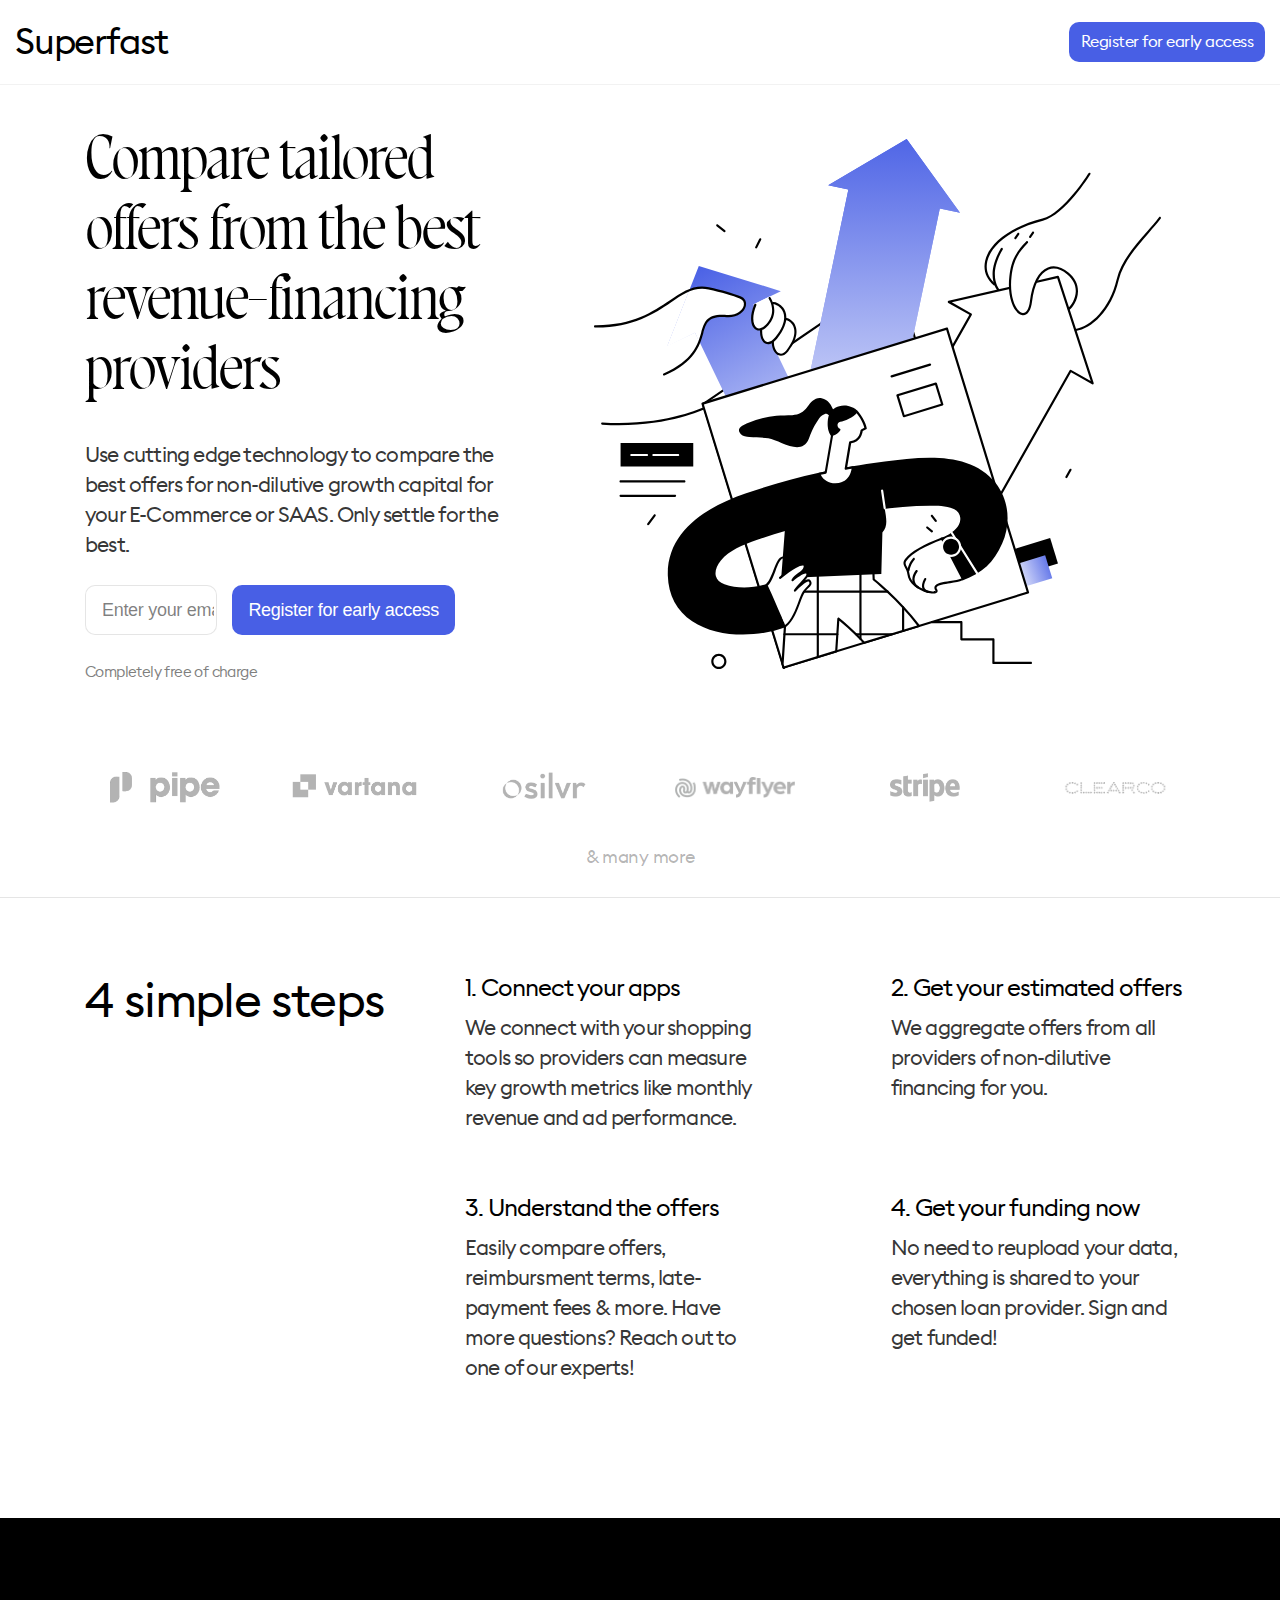
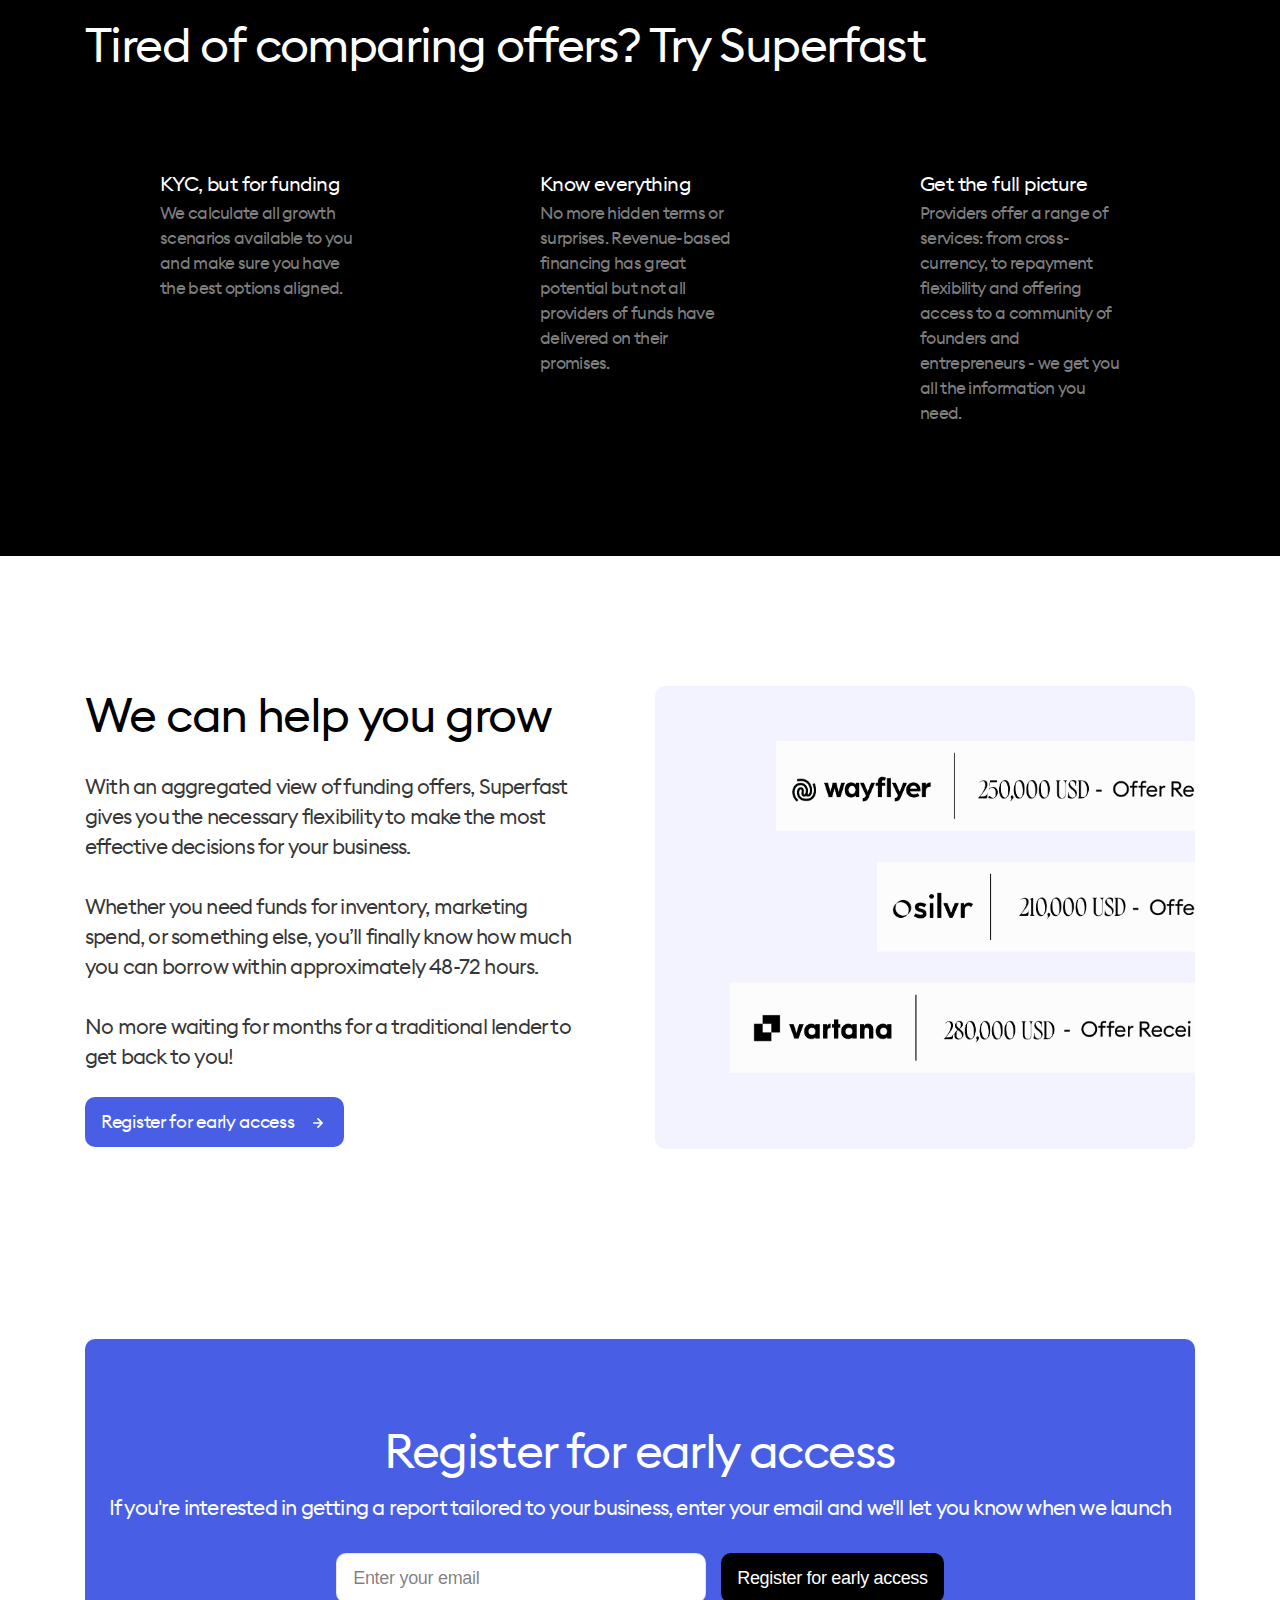
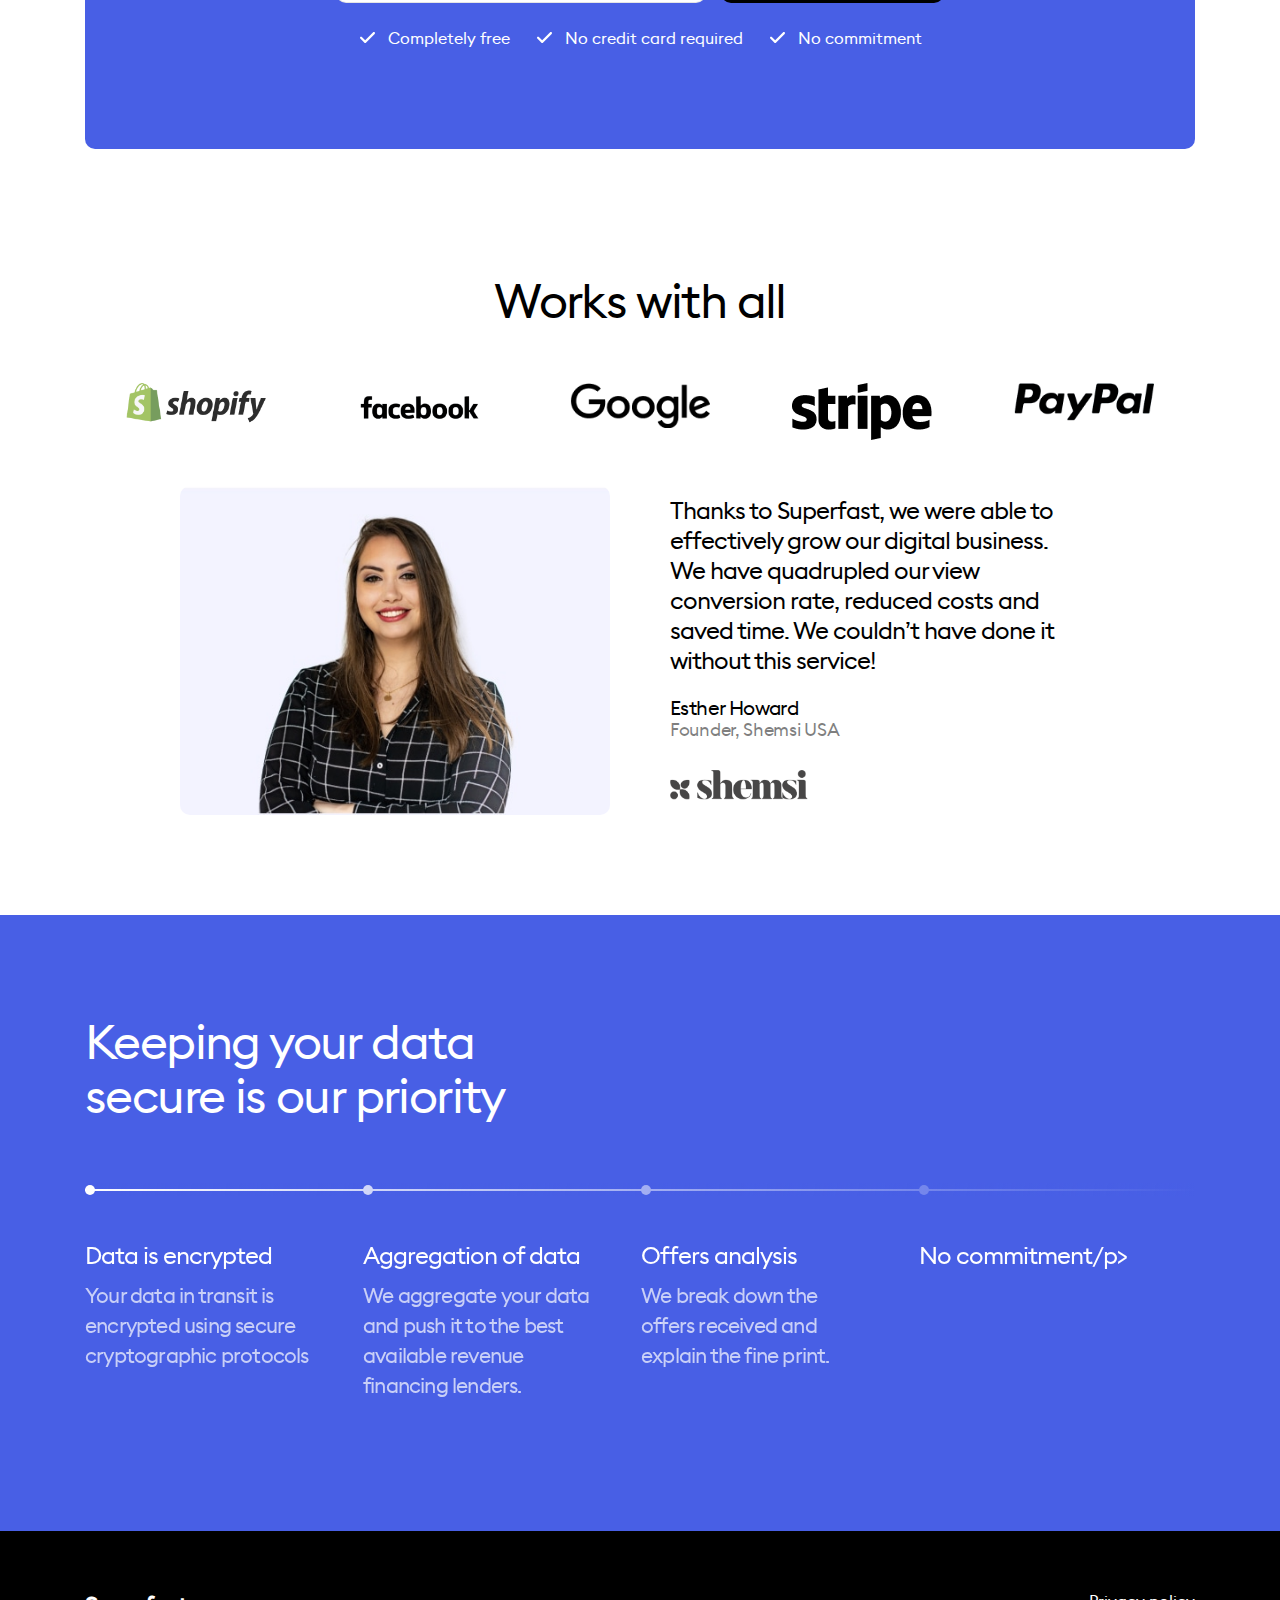
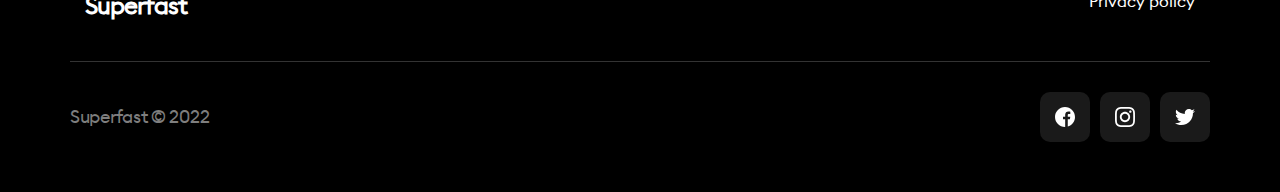
==== index.html @ db743faf "fonts" ====
<!DOCTYPE html>
<html lang="en">
	<head>
		<meta charset="utf-8" >
		<meta http-equiv="Content-Language" content="en">
		<title>Superfast</title>
		<meta name="viewport" content="width=device-width, initial-scale=1">
		<link href="css/all.css" rel="stylesheet" />
		<link href="css/index.css" rel="stylesheet" />
		<link rel="icon" href="i/favicon.png" type="image/x-icon">
		<link rel="preconnect" href="https://fonts.gstatic.com">
		<script src="js/jquery.min.js"></script>
		<script src="js/slick.min.js"></script> 
	</head>
	<body>
		<svg id="customSvgLibrary" xmlns="http://www.w3.org/2000/svg" style="display:none">
			<symbol id="airbnb" viewBox="0 0 131 42"><path d="M69.04 10.5526C69.04 12.0663 67.8531 13.2851 66.3801 13.2851C64.9071 13.2851 63.721 12.0663 63.721 10.5526C63.721 9.039 64.8666 7.82018 66.3801 7.82018C67.8948 7.86218 69.04 9.08142 69.04 10.5526ZM58.0751 16.0604V16.7332C58.0751 16.7332 56.8073 15.0508 54.1069 15.0508C49.6479 15.0508 46.1697 18.5405 46.1697 23.375C46.1697 28.1679 49.607 31.6992 54.1069 31.6992C56.8481 31.6992 58.0751 29.9756 58.0751 29.9756V30.69C58.0751 31.0264 58.3211 31.278 58.6481 31.278H61.9615V15.4699H58.6481C58.3211 15.4712 58.0751 15.766 58.0751 16.0604ZM58.0751 26.1919C57.462 27.1171 56.2342 27.916 54.7617 27.916C52.1434 27.916 50.1383 26.2343 50.1383 23.375C50.1383 20.5161 52.1434 18.8345 54.7617 18.8345C56.1938 18.8345 57.5029 19.6753 58.0751 20.5581V26.1919ZM64.4167 15.4712H68.344V31.2792H64.4167V15.4712ZM123.085 15.0503C120.385 15.0503 119.116 16.7328 119.116 16.7328V7.86218H115.189V31.2792H118.503C118.831 31.2792 119.075 30.9848 119.075 30.6904V29.976C119.075 29.976 120.344 31.6997 123.044 31.6997C127.503 31.6997 130.981 28.1692 130.981 23.3763C130.981 18.5833 127.503 15.0503 123.085 15.0503ZM122.43 27.8735C120.916 27.8735 119.73 27.0755 119.116 26.1499V20.5161C119.73 19.6753 121.039 18.7925 122.43 18.7925C125.049 18.7925 127.053 20.4741 127.053 23.333C127.053 26.1919 125.049 27.8735 122.43 27.8735ZM113.144 21.9042V31.3212H109.216V22.3662C109.216 19.7601 108.397 18.7085 106.189 18.7085C105.003 18.7085 103.776 19.3393 102.997 20.2645V31.2797H99.0705V15.4716H102.179C102.506 15.4716 102.752 15.766 102.752 16.0604V16.7332C103.897 15.5136 105.411 15.0508 106.924 15.0508C108.643 15.0508 110.075 15.556 111.221 16.5648C112.611 17.7421 113.144 19.2553 113.144 21.9042ZM89.5365 15.0503C86.837 15.0503 85.5683 16.7328 85.5683 16.7328V7.86218H81.641V31.2792H84.9544C85.2818 31.2792 85.5274 30.9848 85.5274 30.6904V29.976C85.5274 29.976 86.7961 31.6997 89.4956 31.6997C93.9555 31.6997 97.4328 28.1692 97.4328 23.3763C97.4737 18.5829 93.9964 15.0503 89.5365 15.0503ZM88.8818 27.8735C87.3683 27.8735 86.1822 27.0755 85.5683 26.1499V20.5161C86.1822 19.6753 87.4913 18.7925 88.8818 18.7925C91.5008 18.7925 93.5051 20.4741 93.5051 23.333C93.5051 26.1919 91.5008 27.8735 88.8818 27.8735ZM78.245 15.0503C79.4311 15.0503 80.045 15.2612 80.045 15.2612V19.0025C80.045 19.0025 76.772 17.8672 74.7268 20.2641V31.3208H70.7987V15.4712H74.1129C74.4403 15.4712 74.6851 15.7656 74.6851 16.06V16.7328C75.4224 15.8496 77.0181 15.0503 78.245 15.0503ZM37.456 29.8496C37.2516 29.3452 37.0469 28.7988 36.8425 28.3359C36.5147 27.5795 36.1873 26.8643 35.9016 26.1919L35.8608 26.1499C33.0374 19.8433 30.0105 13.4535 26.8188 7.14778L26.6962 6.89494C26.3605 6.24079 26.0334 5.58205 25.7149 4.91888C25.3054 4.16163 24.8967 3.36365 24.2419 2.6064C22.9328 0.924754 21.0507 -0.000488281 19.0464 -0.000488281C17.0003 -0.000488281 15.1595 0.924758 13.8099 2.52199C13.1961 3.27839 12.7457 4.07722 12.337 4.83447C12.0176 5.49721 11.6905 6.15594 11.3556 6.81052L11.2326 7.06335C8.08226 13.3691 5.01406 19.7593 2.19108 26.0655L2.14981 26.149C1.86371 26.8227 1.53592 27.5371 1.20854 28.2931C1.00419 28.7559 0.799832 29.2603 0.595476 29.8067C0.0633327 31.362 -0.100569 32.8336 0.104605 34.3477C0.554597 37.501 2.59979 40.1486 5.42317 41.3267C6.48705 41.7895 7.5918 41.9995 8.73701 41.9995C9.06439 41.9995 9.47311 41.9575 9.8009 41.9151C11.1513 41.7471 12.5421 41.2851 13.8925 40.4863C15.5699 39.519 17.1655 38.1322 18.9654 36.1142C20.7654 38.1322 22.4019 39.519 24.0384 40.4863C25.3892 41.2851 26.7796 41.7471 28.1296 41.9151C28.4569 41.958 28.8665 41.9995 29.1939 41.9995C30.3395 41.9995 31.4847 41.7895 32.5073 41.3267C35.3715 40.1486 37.3759 37.459 37.8263 34.3477C38.1512 32.8765 37.9877 31.4057 37.456 29.8496ZM19.0051 32.0356C16.7956 29.1768 15.3635 26.4863 14.873 24.2167C14.6686 23.2494 14.6274 22.4086 14.7504 21.6518C14.8317 20.9789 15.0778 20.3901 15.4051 19.8857C16.1825 18.7513 17.4916 18.0361 19.0055 18.0361C20.5198 18.0361 21.8698 18.7089 22.6062 19.8857C22.9336 20.3901 23.1789 20.9794 23.2614 21.6518C23.3836 22.409 23.3427 23.2914 23.1384 24.2167C22.6459 26.4443 21.2138 29.1352 19.0051 32.0356ZM35.3282 34.0117C35.0421 36.1978 33.61 38.0902 31.6057 38.9311C30.6239 39.351 29.5597 39.4775 28.4966 39.351C27.474 39.2246 26.4506 38.8882 25.3875 38.2582C23.9145 37.4166 22.4419 36.1142 20.7233 34.1797C23.4233 30.7748 25.0597 27.6631 25.6736 24.8891C25.9601 23.5854 26.0014 22.4086 25.878 21.3149C25.7149 20.2641 25.3462 19.2969 24.7736 18.4561C23.5046 16.5636 21.3768 15.4712 19.0047 15.4712C16.6325 15.4712 14.5048 16.6064 13.2365 18.4561C12.6639 19.2969 12.2953 20.2641 12.1318 21.3149C11.9683 22.4086 12.0087 23.6274 12.3361 24.8891C12.9496 27.6631 14.627 30.8164 17.286 34.2217C15.6087 36.1558 14.0948 37.4594 12.6218 38.3002C11.5579 38.9311 10.5358 39.2675 9.51316 39.3931C8.40882 39.5195 7.34453 39.3511 6.40368 38.9731C4.39936 38.1322 2.96723 36.2398 2.68113 34.0537C2.55852 33.0029 2.63985 31.9521 3.04938 30.7748C3.17159 30.354 3.37676 29.934 3.58111 29.4296C3.86762 28.7568 4.19418 28.0415 4.52197 27.3271L4.56325 27.2435C7.38582 20.9789 10.4131 14.5888 13.5635 8.36701L13.6861 8.11418C14.0139 7.48419 14.3413 6.81136 14.6682 6.18053C14.9956 5.50771 15.3635 4.87688 15.8139 4.33005C16.673 3.32207 17.8182 2.77482 19.0868 2.77482C20.3555 2.77482 21.5007 3.32207 22.3598 4.33005C22.8102 4.87814 23.178 5.50897 23.5054 6.18053C23.8332 6.81136 24.1606 7.48419 24.4871 8.11418L24.6102 8.36701C27.7125 14.6146 30.6996 20.9219 33.5699 27.2855V27.3275C33.8977 28.0012 34.1838 28.7572 34.5112 29.4309C34.7156 29.9344 34.9203 30.3544 35.0429 30.7753C35.3695 31.8672 35.4921 32.9189 35.3282 34.0117Z"/></symbol>	
			<symbol id="google" viewBox="0 0 111 36"><path d="M14.2128 27.9281C18.3808 27.9281 21.5217 26.5686 23.9803 24.0142C26.5113 21.4882 27.2971 17.9517 27.2971 15.0908C27.2971 14.2025 27.2288 13.3879 27.0921 12.7039H14.2128V16.5184H23.3682C23.0949 18.6641 22.3746 20.2308 21.2859 21.3207C19.9512 22.6462 17.8695 24.1135 14.2128 24.1135C8.5766 24.1135 4.16858 19.5837 4.16858 13.964C4.16858 8.34437 8.5766 3.81173 14.2128 3.81173C17.2511 3.81173 19.4755 5.00662 21.1125 6.53926L23.8124 3.84863C21.5217 1.67171 18.4833 0 14.2128 0C6.49032 0 0 6.26395 0 13.964C0 21.6613 6.49032 27.9281 14.2128 27.9281ZM37.72 27.9281C42.7051 27.9281 46.7706 24.1135 46.7706 18.9338C46.7706 13.7256 42.7051 9.94513 37.72 9.94513C32.7263 9.94513 28.6608 13.7256 28.6608 18.9338C28.6608 24.1135 32.7263 27.9281 37.72 27.9281ZM37.72 24.386C34.984 24.386 32.6238 22.1381 32.6238 18.9338C32.6238 15.701 34.984 13.4901 37.72 13.4901C40.4502 13.4901 42.8076 15.701 42.8076 18.9338C42.8076 22.1381 40.4502 24.386 37.72 24.386ZM57.464 27.9281C62.4519 27.9281 66.5174 24.1135 66.5174 18.9338C66.5174 13.7256 62.4519 9.94513 57.464 9.94513C52.4732 9.94513 48.4076 13.7256 48.4076 18.9338C48.4076 24.1135 52.4732 27.9281 57.464 27.9281ZM57.464 24.386C54.7308 24.386 52.3707 22.1381 52.3707 18.9338C52.3707 15.701 54.7308 13.4901 57.464 13.4901C60.1971 13.4901 62.5544 15.701 62.5544 18.9338C62.5544 22.1381 60.1971 24.386 57.464 24.386ZM76.8691 36C81.5126 36 85.4472 33.2781 85.4472 26.6339V10.4901H81.6863V11.9546H81.5496C80.6585 10.8988 78.9503 9.94513 76.8037 9.94513C72.2912 9.94513 68.1601 13.8959 68.1601 18.9707C68.1601 24.0142 72.2912 27.9281 76.8037 27.9281C78.9503 27.9281 80.6585 26.9745 81.5496 25.8846H81.6863V27.1788C81.6863 30.6216 79.8414 32.4579 76.8691 32.4579C74.4463 32.4579 72.9403 30.7237 72.3225 29.2535L68.8747 30.6868C69.8684 33.0738 72.4961 36 76.8691 36ZM77.1396 24.386C74.4093 24.386 72.1175 22.1069 72.1175 18.9707C72.1175 15.8032 74.4093 13.4901 77.1396 13.4901C79.8414 13.4901 81.9596 15.8032 81.9596 18.9707C81.9596 22.1069 79.8414 24.386 77.1396 24.386ZM92.1405 0.953643H88.1774V27.3832H92.1405V0.953643ZM103.005 27.9281C107.136 27.9281 109.53 25.4106 110.521 23.9432L107.443 21.9026C106.421 23.3955 105.02 24.386 103.005 24.386C100.989 24.386 99.5512 23.4664 98.6316 21.6613L110.692 16.6859L110.282 15.667C109.53 13.6575 107.238 9.94513 102.561 9.94513C97.9142 9.94513 94.0537 13.5922 94.0537 18.9338C94.0537 23.9773 97.88 27.9281 103.005 27.9281ZM97.9825 18.6641C97.88 15.193 100.681 13.4191 102.697 13.4191C104.269 13.4191 105.601 14.2025 106.048 15.3264L97.9825 18.6641Z"/></symbol>	
			<symbol id="invision" viewBox="0 0 112 38"><path d="M34.0226 0.470215H3.59442C1.73664 0.470215 0.230713 1.98747 0.230713 3.85923V34.5022C0.230713 36.3881 1.73664 37.9053 3.59442 37.9053H34.0085C35.8663 37.9053 37.3722 36.3881 37.3722 34.5163V3.85923C37.3863 1.98747 35.8803 0.470215 34.0226 0.470215V0.470215Z"/><path d="M52.4033 29.525H55.964V13.8986H52.4033V29.525ZM65.3936 20.2938C63.5781 19.6983 61.8892 19.2303 61.8892 18.0959V18.0392C61.8892 17.1175 62.6773 16.4652 64.0707 16.4652C64.7462 16.4652 65.4922 16.6212 66.2803 16.8906C66.2803 16.8906 66.2944 16.8906 66.3085 16.9048C66.3788 16.9332 66.4492 16.9615 66.5055 16.9757C67.0685 17.16 68.5885 17.4011 69.8692 15.3875C68.2085 14.3099 66.0973 13.6292 64.1551 13.6292C61.0729 13.6292 58.624 15.4301 58.624 18.3937V18.4504C58.624 21.4424 61.1855 22.3925 63.4796 23.0447C65.2951 23.6119 66.9418 24.0232 66.9418 25.2285V25.2852C66.9418 26.3203 66.0551 26.9726 64.5351 26.9726C63.5218 26.9726 62.4099 26.7032 61.2981 26.1785C60.9744 26.0367 59.3136 25.4695 57.9062 27.5114C59.8344 29.0287 62.2692 29.8228 64.4507 29.8228C67.6877 29.8228 70.207 28.1921 70.207 24.9023V24.8598C70.207 22.038 67.6596 21.0028 65.3936 20.2938ZM42.7062 25.3844L38.5262 13.8986H34.7122L41.0877 29.6526H44.2966L50.644 13.8986H46.9144L42.7062 25.3844ZM86.7299 13.5725C81.9729 13.5725 78.4403 17.2735 78.4403 21.7685C78.4403 26.2352 81.9307 29.8795 86.6736 29.8795C91.4588 29.8795 94.9914 26.1785 94.9914 21.7118C94.9914 17.2168 91.487 13.5725 86.7299 13.5725ZM86.7299 26.7741C83.9714 26.7741 82.001 24.4911 82.001 21.7118C82.001 18.9609 83.8166 16.7063 86.6736 16.7063C89.4603 16.7063 91.4307 18.9893 91.4307 21.7685C91.4307 24.5336 89.601 26.7741 86.7299 26.7741ZM105.533 13.5725C103.126 13.5725 101.677 14.8487 100.677 16.3234V13.8986H97.1166V29.5392H100.677V20.7192C100.677 18.2944 102.113 16.8339 104.182 16.8339C106.293 16.8339 107.503 18.2235 107.503 20.6483V29.525H111.064V19.5706C111.064 15.9406 109.037 13.5725 105.533 13.5725ZM72.5573 29.525H76.1181V13.8986H72.5573V29.525Z"/><path d="M12.6442 11.2231C13.8827 11.2231 14.9101 10.2447 14.9101 8.96847C14.9101 7.69228 13.8686 6.71387 12.6442 6.71387C11.4057 6.71387 10.3783 7.69228 10.3783 8.96847C10.3783 10.2447 11.4197 11.2231 12.6442 11.2231ZM7.94345 23.2903C7.81678 23.8575 7.74641 24.4814 7.74641 24.9777C7.74641 26.9629 8.81604 28.2816 11.082 28.2816C12.9679 28.2816 14.4879 27.1614 15.5857 25.3322L14.9101 28.0406H18.6538L20.7931 19.4049C21.3279 17.2212 22.3553 16.0868 23.9316 16.0868C25.1701 16.0868 25.9301 16.8667 25.9301 18.1429C25.9301 18.5116 25.902 18.9228 25.7612 19.3482L24.6635 23.3186C24.4946 23.8858 24.4242 24.4672 24.4242 25.006C24.4242 26.892 25.522 28.2674 27.8301 28.2674C29.8005 28.2674 31.3627 26.9912 32.2353 23.9284L30.7716 23.3612C30.0397 25.4173 29.4064 25.7859 28.8997 25.7859C28.3931 25.7859 28.1257 25.4456 28.1257 24.7792C28.1257 24.4814 28.196 24.1411 28.2946 23.7298L29.3642 19.8587C29.6316 18.9512 29.7301 18.1429 29.7301 17.4056C29.7301 14.5128 27.999 13.0098 25.8879 13.0098C23.9175 13.0098 21.919 14.7964 20.9197 16.6824L21.6516 13.3076H15.9375L15.1353 16.2853H17.8094L16.1627 22.9216C14.8679 25.8143 12.5035 25.8568 12.2079 25.8001C11.7153 25.6867 11.4057 25.5023 11.4057 24.8642C11.4057 24.4956 11.476 23.9709 11.6449 23.3186L14.1501 13.3076H7.80271L7.00049 16.2853H9.63234L7.94345 23.2903Z" fill="white"/></symbol>	
			<symbol id="rakuten" viewBox="0 0 110 33"><path d="M88.0759 27.2219H21.8411L27.143 32.5239L88.0759 27.2219Z"/><path d="M28.0134 5.93525V6.72659C26.7473 5.93525 25.7185 5.46045 24.1359 5.46045C19.467 5.46045 15.9851 9.65453 15.9851 14.8773C15.9851 20.1002 19.5461 24.2942 24.1359 24.2942C25.6394 24.2942 26.7473 23.8194 28.0134 23.0281V23.8194H32.0492V5.93525H28.0134ZM24.1359 20.021C21.841 20.021 20.1792 17.8053 20.1792 14.9565C20.1792 12.1077 21.841 9.89193 24.1359 9.89193C26.4307 9.89193 28.0134 12.1077 28.0134 14.9565C28.0925 17.7262 26.4307 20.021 24.1359 20.021Z"/><path d="M60.6164 5.93506V16.4598C60.6164 18.4382 59.2711 20.1 57.2928 20.1C55.3145 20.1 53.9692 18.4382 53.9692 16.4598V5.93506H49.8542V16.4598C49.8542 20.8122 52.7822 24.294 57.1345 24.294C59.1129 24.294 60.6164 23.1862 60.6164 23.1862V23.8192H64.6522V5.93506H60.6164Z"/><path d="M98.6003 23.8986V13.2947C98.6003 11.3163 99.9455 9.65453 101.924 9.65453C103.902 9.65453 105.247 11.3163 105.247 13.2947V23.8194H109.362V13.2947C109.362 8.94233 106.434 5.46045 102.082 5.46045C100.104 5.46045 98.6003 6.56832 98.6003 6.56832V5.93525H94.5645V23.8986H98.6003Z"/><path d="M4.27321 23.8983V16.9345H7.28029L12.5031 23.8983H17.8051L11.4744 15.5101C13.4527 14.0857 14.7188 11.7908 14.7188 9.17941C14.7188 4.90619 11.237 1.42432 6.96375 1.42432H0V23.8191H4.27321V23.8983ZM4.27321 5.69753H7.04289C8.94209 5.69753 10.5248 7.2802 10.5248 9.17941C10.5248 11.0786 8.94209 12.6613 7.04289 12.6613H4.27321V5.69753Z"/><path d="M75.7309 19.625C75.3352 19.8624 74.9395 20.0998 74.3856 20.0998C73.7525 20.0998 72.4864 19.625 72.4864 17.8841V10.2081H75.9683V5.93493H72.4864V1.42432H68.4506V5.93493H66.314V10.2081H68.4506V17.9632C68.4506 21.999 71.4576 24.3731 74.5439 24.3731C75.6517 24.3731 77.2344 23.9774 78.5005 23.2652L75.7309 19.625Z"/><path d="M42.1782 14.3232L49.2211 5.93502H43.5235L38.6172 12.1866V0H34.4231V23.8983H38.6172V16.5389L44.6313 23.8983H50.3289L42.1782 14.3232Z"/><path d="M85.1475 5.46045C80.3995 5.46045 77.0759 9.5754 77.0759 14.8773C77.0759 20.4167 81.3491 24.2942 85.5432 24.2942C87.6798 24.2942 90.4495 23.582 92.7444 20.2584L89.1834 18.201C86.4137 22.3159 81.7448 20.2584 81.1909 16.1435H92.9026C93.9314 9.73366 89.7373 5.46045 85.1475 5.46045ZM88.7086 12.5825H81.3491C82.2196 8.38839 87.9172 8.15099 88.7086 12.5825Z"/></symbol>	
			<symbol id="stripe" viewBox="0 0 85 35"><path d="M85 18.378C85 12.3898 82.0777 7.66513 76.4721 7.66513C70.8665 7.66513 67.4527 12.3898 67.4527 18.3385C67.4527 25.3795 71.4776 28.6302 77.216 28.6302C80.032 28.6302 82.1441 27.9985 83.7514 27.1167V22.721C82.1441 23.5238 80.2977 24.0108 77.9598 24.0108C75.6618 24.0108 73.6428 23.208 73.3771 20.4705H84.9203C84.9469 20.1678 85 18.9439 85 18.378ZM73.324 16.167C73.324 13.5348 74.9578 12.4293 76.4323 12.4293C77.8801 12.4293 79.421 13.5348 79.421 16.167H73.324ZM58.3271 7.66513C56.0158 7.66513 54.528 8.74431 53.7045 9.49448L53.399 8.04679H48.2052V35L54.103 33.7629L54.1163 27.1562C54.9664 27.7747 56.2283 28.6302 58.2872 28.6302C62.5113 28.6302 66.3635 25.5769 66.3635 18.1542C66.3768 11.3633 62.4715 7.66513 58.3271 7.66513ZM56.9191 23.787C55.5376 23.787 54.714 23.2869 54.1428 22.6815L54.103 13.9954C54.714 13.3243 55.5642 12.8373 56.9191 12.8373C59.0709 12.8373 60.5587 15.2326 60.5587 18.2858C60.572 21.4313 59.1108 23.787 56.9191 23.787ZM46.0002 0.268799V5.03299L40.0758 6.28326V1.51907L46.0002 0.268799ZM40.0891 8.05995H46.0134V28.2222H40.0891V8.05995ZM33.7396 9.78401C35.1211 7.27031 37.8708 7.78358 38.6678 8.05995V13.4295C37.9106 13.1926 35.5595 12.8373 34.1647 14.6535V28.2222H28.2802V8.05995H33.381L33.7396 9.78401ZM21.9175 8.05995H26.394V13.0347H21.9175V21.3523C21.9175 24.8004 25.6368 23.7212 26.394 23.4185V27.8669C25.6103 28.288 24.1889 28.6433 22.2496 28.6433C18.7561 28.6433 16.126 26.406 16.126 22.9447L16.1525 4.20386L21.9042 2.99307L21.9175 8.05995ZM5.95093 13.9954C5.95093 16.6276 14.9703 15.3773 14.9703 22.3394C14.9703 26.5508 11.5963 28.6302 6.6948 28.6302C4.66245 28.6302 2.44413 28.2354 0.252383 27.301V22.0367C2.2316 23.1027 4.75543 23.9055 6.70808 23.9055C8.02313 23.9055 8.96624 23.5501 8.96624 22.471C8.96624 19.6809 0 20.7337 0 14.2587C0 10.1262 3.188 7.65197 7.97 7.65197C9.92264 7.65197 11.8753 7.95467 13.8279 8.71799V14.2192C12.0347 13.2584 9.74996 12.7189 7.95671 12.7189C6.72136 12.732 5.95093 13.0874 5.95093 13.9954Z"/></symbol>	
			<symbol id="zendesk" viewBox="0 0 145 28"><path d="M96.1948 24.1672C98.1097 24.2104 99.9639 23.4876 101.353 22.1563L103.91 24.9434C102.221 26.6969 99.8793 28 96.2386 28C89.9969 28 85.9619 23.8173 85.9619 18.1626C85.9366 16.8666 86.1701 15.5787 86.6485 14.3758C87.1269 13.1729 87.8403 12.0796 88.7462 11.1611C89.6522 10.2426 90.732 9.51782 91.9214 9.0299C93.1108 8.54197 94.3854 8.30094 95.669 8.32117C101.867 8.32117 105.38 13.083 105.069 19.6869H90.4192C90.937 22.4298 92.8489 24.1793 96.1829 24.1793L96.1948 24.1672ZM100.644 16.5378C100.246 13.9759 98.7321 12.0896 95.7049 12.0896C92.8888 12.0896 90.925 13.6984 90.4192 16.5378H100.648H100.644ZM0 23.954L11.2725 12.3872H0.266876V8.75955H16.5025V12.4596L5.22997 24.0224H16.6618V27.6541H0V23.954ZM29.3165 24.1632C31.2314 24.2064 33.0855 23.4836 34.4748 22.1523L37.032 24.9394C35.3431 26.6929 33.001 27.996 29.3603 27.996C23.1186 27.996 19.0836 23.8133 19.0836 18.1586C19.0583 16.8626 19.2918 15.5747 19.7702 14.3718C20.2486 13.1689 20.962 12.0756 21.8679 11.1571C22.7739 10.2386 23.8537 9.5138 25.0431 9.02588C26.2325 8.53795 27.5071 8.29692 28.7907 8.31715C34.9886 8.31715 38.5018 13.079 38.1911 19.6829H23.5488C24.0666 22.4257 25.9786 24.1752 29.3125 24.1752L29.3165 24.1632ZM33.7737 16.5338C33.3754 13.9718 31.8618 12.0856 28.8346 12.0856C26.0184 12.0856 24.0547 13.6943 23.5488 16.5338H33.7777H33.7737ZM62.5446 18.1546C62.5446 12.1218 67.0177 8.32519 71.945 8.32519C73.1272 8.30931 74.2986 8.5549 75.3769 9.04472C76.4552 9.53455 77.4142 10.2567 78.1867 11.1606V0.012065H82.1699V27.6018H78.1867V24.9997C77.429 25.9407 76.4714 26.6975 75.3847 27.2141C74.298 27.7307 73.1102 27.9938 71.9091 27.9839C67.1293 27.9839 62.5485 24.1632 62.5485 18.1586L62.5446 18.1546ZM78.4097 18.1184C78.3784 16.9388 78.0033 15.7947 77.3314 14.8292C76.6594 13.8637 75.7204 13.1197 74.6319 12.6902C73.5433 12.2607 72.3535 12.1648 71.2113 12.4145C70.0691 12.6643 69.0251 13.2485 68.21 14.0941C67.3949 14.9398 66.8448 16.0093 66.6286 17.169C66.4123 18.3286 66.5395 19.5269 66.9942 20.6139C67.449 21.701 68.211 22.6285 69.1851 23.2806C70.1592 23.9326 71.3021 24.2802 72.4708 24.2798C75.8963 24.2798 78.4058 21.5208 78.4058 18.1184H78.4097ZM107.674 23.5881L111.283 21.6978C111.76 22.5566 112.461 23.2674 113.309 23.7537C114.157 24.2399 115.12 24.483 116.095 24.4568C118.35 24.4568 119.521 23.2904 119.521 21.9632C119.521 20.451 117.342 20.1132 114.972 19.6185C111.785 18.9348 108.467 17.877 108.467 13.9879C108.467 10.9997 111.283 8.23671 115.717 8.27693C119.21 8.27693 121.811 9.67653 123.285 11.9368L119.939 13.7868C119.477 13.0956 118.847 12.5348 118.111 12.1576C117.374 11.7804 116.554 11.5992 115.729 11.6311C113.586 11.6311 112.494 12.6889 112.494 13.8995C112.494 15.2588 114.223 15.6369 116.931 16.2442C120.015 16.9279 123.504 17.9454 123.504 21.8747C123.504 24.4809 121.249 27.996 115.912 27.9598C112.008 27.9598 109.26 26.3712 107.678 23.576L107.674 23.5881ZM134.326 19.2043L131.168 22.6831V27.5898H127.184V0H131.168V18.0701L139.624 8.69923H144.475L137.146 16.7831L144.667 27.5938H140.158L134.33 19.2043H134.326ZM50.5073 8.32117C45.7672 8.32117 41.8039 11.418 41.8039 16.5659V27.6059H45.8668V17.0767C45.8668 13.9799 47.6314 12.1218 50.6467 12.1218C53.662 12.1218 55.1597 13.9719 55.1597 17.0767V27.6059H59.1987V16.5659C59.1987 11.426 55.2154 8.32117 50.4953 8.32117"/></symbol>	
			<symbol id="check" viewBox="0 0 20 20"><path fill-rule="evenodd" clip-rule="evenodd" d="M17.2452 4.52135C17.5849 4.88316 17.5849 5.46978 17.2452 5.83159L9.12516 14.4786C8.78539 14.8405 8.23462 14.8405 7.89483 14.4786L3.25481 9.53744C2.91506 9.17562 2.91506 8.58911 3.25481 8.22729C3.59457 7.86547 4.14543 7.86547 4.48518 8.22729L8.51001 12.5133L16.0149 4.52135C16.3546 4.15955 16.9054 4.15955 17.2452 4.52135Z"/></symbol>	
			<symbol id="chevron-right" viewBox="0 0 24 24"><path d="M10.3333 19L9 17.7L14.3333 12.5L9 7.3L10.3333 6L17 12.5L10.3333 19Z"/></symbol>	
			<symbol id="chevron-left" viewBox="0 0 24 24"><path d="M13.6667 19L15 17.7L9.66667 12.5L15 7.3L13.6667 6L7 12.5L13.6667 19Z"/></symbol>	
			<symbol id="arrow-right" viewBox="0 0 20 20"><path d="M14.9333 9.68332C14.8937 9.58103 14.8342 9.48758 14.7583 9.40832L10.5917 5.24166C10.514 5.16396 10.4217 5.10233 10.3202 5.06028C10.2187 5.01823 10.1099 4.99658 10 4.99658C9.77808 4.99658 9.56525 5.08474 9.40833 5.24166C9.33063 5.31936 9.269 5.4116 9.22695 5.51312C9.1849 5.61464 9.16326 5.72344 9.16326 5.83333C9.16326 6.05524 9.25141 6.26807 9.40833 6.42499L12.1583 9.16666H5.83333C5.61232 9.16666 5.40036 9.25446 5.24408 9.41074C5.0878 9.56702 5 9.77898 5 9.99999C5 10.221 5.0878 10.433 5.24408 10.5892C5.40036 10.7455 5.61232 10.8333 5.83333 10.8333H12.1583L9.40833 13.575C9.33023 13.6525 9.26823 13.7446 9.22592 13.8462C9.18362 13.9477 9.16183 14.0566 9.16183 14.1667C9.16183 14.2767 9.18362 14.3856 9.22592 14.4871C9.26823 14.5887 9.33023 14.6809 9.40833 14.7583C9.4858 14.8364 9.57797 14.8984 9.67952 14.9407C9.78107 14.983 9.88999 15.0048 10 15.0048C10.11 15.0048 10.2189 14.983 10.3205 14.9407C10.422 14.8984 10.5142 14.8364 10.5917 14.7583L14.7583 10.5917C14.8342 10.5124 14.8937 10.419 14.9333 10.3167C15.0167 10.1138 15.0167 9.88621 14.9333 9.68332Z"/></symbol>	
			<symbol id="fb" viewBox="0 0 24 24"><path fill-rule="evenodd" clip-rule="evenodd" d="M22 12C22 6.478 17.522 2 12 2C6.478 2 2 6.478 2 12C2 17.522 6.478 22 12 22C12.0587 22 12.1172 21.9988 12.1758 21.9977V14.2131H10.0273V11.7093H12.1758V9.86682C12.1758 7.72998 13.4803 6.56696 15.3864 6.56696C16.2992 6.56696 17.0838 6.63501 17.3125 6.66538V8.89865H15.9981C14.9611 8.89865 14.7603 9.39151 14.7603 10.1146V11.7093H17.2399L16.9167 14.2131H14.7603V21.6136C18.9402 20.4154 22 16.5645 22 12Z"/></symbol>	
			<symbol id="instagram" viewBox="0 0 24 24"><path fill-rule="evenodd" clip-rule="evenodd" d="M13.2879 2.00013C14.8707 2.00444 15.258 2.01991 16.1306 2.06132C17.1935 2.10818 17.9205 2.28003 18.5574 2.52622C19.2217 2.77622 19.8275 3.17091 20.3277 3.67884C20.8397 4.179 21.2305 4.78065 21.4845 5.45266C21.7308 6.08575 21.9027 6.81637 21.9495 7.8791C21.9897 8.79342 21.9984 9.17375 22 10.9738L22.0002 12.5479C21.9985 14.769 21.9853 15.1328 21.9418 16.1233C21.8949 17.1861 21.7228 17.9129 21.4768 18.5498C20.957 19.8938 19.894 20.9565 18.5496 21.4762C17.9165 21.7224 17.1858 21.8943 16.1228 21.9411C15.0559 21.9881 14.7159 21.9997 11.9999 21.9997L11.7178 21.9997C9.2586 21.9988 8.90561 21.9864 7.87695 21.9411C6.81385 21.8943 6.08705 21.7224 5.45002 21.4762C4.78566 21.2262 4.17992 20.8315 3.67967 20.3236C3.17163 19.8234 2.77701 19.2218 2.52299 18.5498C2.27676 17.9167 2.10472 17.1861 2.05785 16.1233C2.01935 15.2471 2.00455 14.8613 2.00049 13.2464L2.00061 10.7173C2.00492 9.13475 2.0204 8.74753 2.06182 7.87513C2.10869 6.8124 2.28058 6.08575 2.52681 5.44884C2.77701 4.78462 3.17163 4.179 3.67967 3.67884C4.17992 3.16694 4.78169 2.77622 5.45399 2.52225C6.08705 2.27622 6.81782 2.10421 7.88076 2.05735C8.75715 2.01886 9.14304 2.00406 10.7583 2L13.2879 2.00013ZM13.0544 3.81645H10.9701C9.23242 3.81985 8.86951 3.83429 7.97068 3.87421C6.99765 3.91725 6.4661 4.08132 6.11438 4.21807C5.68053 4.37818 5.28973 4.63214 4.96549 4.96426C4.62934 5.28477 4.37532 5.67931 4.21503 6.11307C4.07825 6.46472 3.91415 6.99219 3.87125 7.969C3.82772 8.94213 3.81454 9.28887 3.81283 11.4534V12.5646C3.81454 14.7286 3.82772 15.0723 3.87125 16.0491C3.91415 17.022 4.07825 17.5534 4.21503 17.9051C4.37532 18.3387 4.62934 18.7294 4.96152 19.0537C5.28195 19.3858 5.67671 19.6398 6.11041 19.8001C6.46213 19.9368 6.98971 20.1009 7.96671 20.1438C8.86229 20.1838 9.22749 20.1982 10.966 20.2016H13.0491C14.7868 20.1982 15.1496 20.1838 16.0485 20.1438C17.0216 20.1009 17.553 19.9368 17.9048 19.8001C18.7763 19.464 19.468 18.7724 19.8041 17.9011C19.9409 17.5495 20.105 17.022 20.148 16.0452C20.1897 15.1074 20.2036 14.7563 20.2062 12.8155V11.2023C20.2036 9.26091 20.1897 8.90673 20.148 7.969C20.105 6.99601 19.9409 6.46472 19.8041 6.11307C19.6438 5.67931 19.3898 5.28859 19.0576 4.96426C18.7372 4.63214 18.3424 4.37818 17.9087 4.21807C17.557 4.08132 17.0294 3.91725 16.0524 3.87421C15.1568 3.83429 14.7945 3.81985 13.0544 3.81645ZM12.0037 6.86322C14.841 6.86322 17.1427 9.16451 17.1427 12.0012C17.1427 14.8379 14.841 17.1392 12.0037 17.1392C9.16658 17.1392 6.86468 14.8379 6.86468 12.0012C6.86468 9.16451 9.16658 6.86322 12.0037 6.86322ZM12.0037 8.66833C10.1631 8.66833 8.67015 10.1609 8.67015 12.0012C8.67015 13.8416 10.1631 15.3341 12.0037 15.3341C13.8444 15.3341 15.3372 13.8416 15.3372 12.0012C15.3372 10.1609 13.8444 8.66833 12.0037 8.66833ZM17.3459 5.4606C18.0086 5.4606 18.5458 5.99753 18.5458 6.66008C18.5458 7.32248 18.0086 7.85957 17.3459 7.85957C16.6834 7.85957 16.1462 7.32248 16.1462 6.66008C16.1462 5.99753 16.6834 5.4606 17.3459 5.4606Z"/></symbol>	
			<symbol id="twitter" viewBox="0 0 24 24"><path fill-rule="evenodd" clip-rule="evenodd" d="M22 5.89415C21.2563 6.21538 20.4638 6.42831 19.6375 6.53169C20.4875 6.032 21.1363 5.24677 21.4413 4.30031C20.6488 4.76554 19.7738 5.09415 18.8413 5.27754C18.0888 4.48862 17.0163 4 15.8463 4C13.5763 4 11.7488 5.81415 11.7488 8.03815C11.7488 8.35815 11.7763 8.66585 11.8438 8.95877C8.435 8.79508 5.41875 7.18646 3.3925 4.736C3.03875 5.34031 2.83125 6.032 2.83125 6.77661C2.83125 8.17477 3.5625 9.41415 4.6525 10.1317C3.99375 10.1194 3.3475 9.93108 2.8 9.63446C2.8 9.64677 2.8 9.66277 2.8 9.67877C2.8 11.6406 4.22125 13.2702 6.085 13.6455C5.75125 13.7354 5.3875 13.7785 5.01 13.7785C4.7475 13.7785 4.4825 13.7637 4.23375 13.7095C4.765 15.3083 6.2725 16.4837 8.065 16.5218C6.67 17.5963 4.89875 18.2437 2.98125 18.2437C2.645 18.2437 2.3225 18.2289 2 18.1883C3.81625 19.3415 5.96875 20 8.29 20C15.835 20 19.96 13.8462 19.96 8.512C19.96 8.33354 19.9538 8.16123 19.945 7.99015C20.7588 7.42154 21.4425 6.71138 22 5.89415Z"/></symbol>	
			<symbol id="box" viewBox="0 0 42 42"><path d="M29.3125 19.25C29.3125 19.9748 28.7248 20.5625 28 20.5625H14C13.2751 20.5625 12.6875 19.9748 12.6875 19.25C12.6875 18.5252 13.2751 17.9375 14 17.9375H28C28.7248 17.9375 29.3125 18.5252 29.3125 19.25Z"/><path fill-rule="evenodd" clip-rule="evenodd" d="M7.67477 14.2568L9.75504 8.57351C10.2793 7.14124 11.5508 6.11492 13.0615 5.90469C18.3285 5.17174 23.6716 5.17174 28.9387 5.90469C30.4493 6.11492 31.7208 7.14126 32.2451 8.57355L34.3256 14.2573C34.7146 14.8644 34.9825 15.5583 35.095 16.3064L35.2735 17.4926C35.9732 22.1453 35.9077 26.881 35.0798 31.5123C34.7128 33.5656 33.0265 35.1254 30.9508 35.3314L28.7976 35.545C23.6119 36.0597 18.3879 36.0597 13.2023 35.545L11.049 35.3314C8.97335 35.1254 7.28712 33.5656 6.9201 31.5123C6.09222 26.881 6.02681 22.1453 6.72646 17.4926L6.90484 16.3064C7.01736 15.5581 7.2855 14.864 7.67477 14.2568ZM13.4232 8.50464C18.4502 7.80509 23.5498 7.80509 28.5767 8.50464C29.1264 8.58115 29.5891 8.95461 29.78 9.47582L30.6659 11.896C30.5864 11.8845 30.5064 11.8747 30.4261 11.8667L28.7143 11.6968C23.584 11.1876 18.4159 11.1876 13.2856 11.6968L11.5737 11.8667C11.4933 11.8747 11.4134 11.8845 11.3341 11.896L12.22 9.47582C12.4108 8.95461 12.8735 8.58115 13.4232 8.50464ZM9.94991 15.5769L9.98256 15.5888L10.0231 15.4781C10.4531 14.9254 11.0991 14.5518 11.8331 14.4789L13.5449 14.309C18.5027 13.817 23.4971 13.817 28.455 14.309L30.1668 14.4789C30.901 14.5518 31.5471 14.9255 31.977 15.4785L32.0175 15.5888L32.05 15.5769C32.2794 15.9022 32.4369 16.2829 32.4992 16.6968L32.6776 17.8831C33.3347 22.2528 33.2733 26.7006 32.4957 31.0506C32.3354 31.9478 31.5985 32.6293 30.6917 32.7192L28.5383 32.9331C23.5251 33.4306 18.4749 33.4306 13.4616 32.9331L11.3083 32.7192C10.4013 32.6293 9.66452 31.9478 9.50415 31.0506C8.72659 26.7006 8.66516 22.2528 9.32227 17.8831L9.50065 16.6968C9.56289 16.2829 9.72043 15.9022 9.94991 15.5769Z"/></symbol>	
			<symbol id="star" viewBox="0 0 42 42"><path fill-rule="evenodd" clip-rule="evenodd" d="M18.3514 7.19979C19.5316 5.16582 22.4688 5.16583 23.649 7.19979L27.2634 13.4287C27.5966 14.0028 28.1724 14.3946 28.8288 14.4938L34.8306 15.4003C37.4468 15.7954 38.3645 19.0988 36.327 20.7866L31.9539 24.4098C31.3402 24.9182 31.0516 25.7204 31.2007 26.5035L32.4257 32.9364C32.9056 35.4564 30.2601 37.4143 27.9904 36.219L22.0194 33.0751C21.3813 32.7391 20.619 32.7391 19.981 33.0751L14.0099 36.219C11.7402 37.4143 9.09482 35.4564 9.57467 32.9364L10.7996 26.5035C10.9487 25.7204 10.6601 24.9182 10.0463 24.4098L5.67326 20.7866C3.63575 19.0988 4.55347 15.7954 7.1697 15.4003L13.1716 14.4938C13.8279 14.3946 14.4038 14.0028 14.7369 13.4287L18.3514 7.19979ZM21.3785 8.51724C21.21 8.22667 20.7903 8.22667 20.6218 8.51724L17.0074 14.7461C16.2744 16.0093 15.0076 16.8712 13.5636 17.0893L7.56171 17.9959C7.18796 18.0523 7.05685 18.5242 7.34793 18.7654L11.721 22.3884C13.0714 23.5072 13.7063 25.2719 13.3783 26.9944L12.1533 33.4274C12.0848 33.7874 12.4627 34.0672 12.7869 33.8964L18.758 30.7524C20.1614 30.0133 21.8389 30.0133 23.2422 30.7524L29.2134 33.8964C29.5377 34.0672 29.9155 33.7874 29.8469 33.4274L28.6221 26.9944C28.294 25.2719 28.9289 23.5072 30.2793 22.3884L34.6524 18.7654C34.9434 18.5242 34.8124 18.0523 34.4386 17.9959L28.4368 17.0893C26.9927 16.8712 25.7258 16.0093 24.9929 14.7461L21.3785 8.51724Z"/></symbol>	
			<symbol id="stack" viewBox="0 0 42 42"><path fill-rule="evenodd" clip-rule="evenodd" d="M23.0205 5.88045C21.846 5.26748 20.2546 5.25803 19.0709 5.86943C14.5331 8.21292 10.4174 10.8999 6.81066 13.8802C6.25291 14.3411 5.8571 15.0108 5.86385 15.799C5.87057 16.5841 6.27444 17.2448 6.8288 17.6981C10.4055 20.6227 14.5247 23.3121 18.9794 25.637C20.1538 26.25 21.7452 26.2594 22.9291 25.648C27.4667 23.3046 31.5825 20.6176 35.1893 17.6374C35.747 17.1764 36.1428 16.5067 36.136 15.7184C36.1292 14.9334 35.7255 14.2726 35.1711 13.8194C31.5942 10.8948 27.4751 8.2054 23.0205 5.88045ZM20.2753 8.20174C20.6946 7.98514 21.3836 7.98719 21.8059 8.20757C26.0572 10.4264 29.9744 12.9792 33.3681 15.7364C29.9542 18.5381 26.0486 21.0824 21.7245 23.3158C21.305 23.5324 20.6161 23.5303 20.1938 23.31C15.9425 21.091 12.0252 18.5383 8.63159 15.7811C12.0455 12.9795 15.9511 10.435 20.2753 8.20174Z"/><path d="M37.0949 22.2215C37.4788 22.8365 37.2916 23.646 36.6766 24.03L25.989 30.7025C24.5388 31.608 22.7394 32.0266 20.9999 32.0268C19.2606 32.0268 17.4611 31.6083 16.0106 30.7031L5.44005 24.1061C4.8251 23.7223 4.63771 22.9128 5.0215 22.2978C5.40527 21.6829 6.21491 21.4954 6.82984 21.8792L17.4004 28.4762C18.3527 29.0705 19.6463 29.4018 20.9998 29.4018C22.3534 29.4016 23.6468 29.0703 24.5988 28.4758L35.2866 21.8033C35.9014 21.4195 36.7111 21.6067 37.0949 22.2215Z"/><path d="M37.0948 28.7923C37.4788 29.4071 37.2915 30.2168 36.6768 30.6008L27.4212 36.3807C25.5704 37.5365 23.2551 38.0804 20.9999 38.0804C18.7447 38.0806 16.4293 37.5371 14.5782 36.3815L5.4399 30.6769C4.825 30.2929 4.63772 29.4834 5.02158 28.8684C5.40543 28.2535 6.21508 28.0662 6.82998 28.4502L15.9682 34.1548C17.321 34.9992 19.1304 35.4556 20.9997 35.4554C22.8691 35.4554 24.6782 34.9989 26.0308 34.1543L35.2864 28.3742C35.9012 27.9903 36.7109 28.1774 37.0948 28.7923Z"/></symbol>	
			<symbol id="play" viewBox="0 0 20 20"><path d="M6.68606 2.97649C5.35404 2.27104 3.75 3.23663 3.75 4.74392V15.0468C3.75 16.5541 5.35405 17.5197 6.68606 16.8142L16.4128 11.6628C17.8314 10.9115 17.8314 8.87924 16.4128 8.12793L6.68606 2.97649Z"/></symbol>	
			<symbol id="explore" viewBox="0 0 39 39"><path fill-rule="evenodd" clip-rule="evenodd" d="M19.5 7.71875C12.9934 7.71875 7.71875 12.9934 7.71875 19.5C7.71875 26.0067 12.9934 31.2812 19.5 31.2812C26.0067 31.2812 31.2812 26.0067 31.2812 19.5C31.2812 12.9934 26.0067 7.71875 19.5 7.71875ZM5.28125 19.5C5.28125 11.6472 11.6472 5.28125 19.5 5.28125C27.3528 5.28125 33.7187 11.6472 33.7187 19.5C33.7187 27.3528 27.3528 33.7187 19.5 33.7187C11.6472 33.7187 5.28125 27.3528 5.28125 19.5Z"/><path fill-rule="evenodd" clip-rule="evenodd" d="M17.631 15.1267C16.1139 16.3748 15.1004 18.1303 14.7781 20.0681L14.0664 24.3464C13.6969 26.5681 16.2803 28.0597 18.0195 26.6287L21.3688 23.8732C22.8859 22.6252 23.8994 20.8697 24.2217 18.9319L24.9334 14.6535C25.3029 12.4318 22.7197 10.9403 20.9803 12.3712L17.631 15.1267ZM19.5001 17.0624C18.1539 17.0624 17.0626 18.1538 17.0626 19.4999C17.0626 20.8461 18.1539 21.9374 19.5001 21.9374C20.8462 21.9374 21.9376 20.8461 21.9376 19.4999C21.9376 18.1538 20.8462 17.0624 19.5001 17.0624Z" /></symbol>	
			<symbol id="palette" viewBox="0 0 36 36"><path d="M13.3352 23.104C12.5129 23.2047 11.9278 23.9527 12.0283 24.775C12.1289 25.5973 12.877 26.1825 13.6993 26.0818C14.5216 25.9813 15.1067 25.2331 15.0062 24.4108C14.9056 23.5885 14.1575 23.0035 13.3352 23.104Z" /><path d="M8.32228 19.1836C8.22171 18.3613 8.8068 17.6131 9.6291 17.5126C10.4514 17.412 11.1995 17.9971 11.3001 18.8194C11.4007 19.6417 10.8156 20.3898 9.99327 20.4904C9.17097 20.5909 8.42284 20.0059 8.32228 19.1836Z"/><path d="M11.8781 11.1928C11.0558 11.2933 10.4707 12.0415 10.5713 12.8638C10.6719 13.6861 11.42 14.2711 12.2423 14.1706C13.0646 14.07 13.6497 13.3219 13.5491 12.4996C13.4486 11.6773 12.7004 11.0922 11.8781 11.1928Z"/><path d="M23.5459 13.9216C23.4454 13.0993 24.0304 12.3512 24.8527 12.2506C25.675 12.1501 26.4232 12.7352 26.5237 13.5575C26.6242 14.3798 26.0392 15.1279 25.2169 15.2284C24.3946 15.3291 23.6464 14.7439 23.5459 13.9216Z"/><path d="M17.9889 16.3179C17.1666 16.4185 16.5816 17.1666 16.6821 17.9889C16.7826 18.8112 17.5308 19.3963 18.3531 19.2957C19.1754 19.1952 19.7606 18.447 19.6599 17.6247C19.5594 16.8024 18.8112 16.2174 17.9889 16.3179Z"/><path d="M17.0899 10.5554C16.9892 9.73311 17.5744 8.98497 18.3967 8.88441C19.219 8.78385 19.967 9.36894 20.0677 10.1912C20.1682 11.0135 19.5832 11.7617 18.7609 11.8622C17.9386 11.9628 17.1904 11.3777 17.0899 10.5554Z"/><path fill-rule="evenodd" clip-rule="evenodd" d="M3.37938 17.6455C3.57513 9.57075 10.2797 3.18351 18.3545 3.37926C26.4293 3.57501 32.8166 10.2796 32.6208 18.3544C32.6084 18.8658 32.4365 19.333 32.1198 19.7176C31.817 20.0856 31.4247 20.3268 31.0379 20.4883C30.2847 20.8027 29.3409 20.9013 28.4069 20.9076C24.3738 20.9349 20.8709 24.4038 20.642 28.495C20.5884 29.4496 20.4257 30.4204 20.015 31.1833C19.8023 31.5783 19.5035 31.954 19.085 32.2261C18.6566 32.5047 18.1653 32.6332 17.6456 32.6206C9.57087 32.4249 3.18363 25.7203 3.37938 17.6455ZM18.3 5.6286C11.4675 5.46297 5.79435 10.8675 5.62872 17.7001C5.46309 24.5326 10.8677 30.2058 17.7002 30.3714C17.8023 30.3738 17.8401 30.3519 17.8586 30.3397C17.8871 30.3213 17.9532 30.2665 18.0339 30.1165C18.2099 29.7897 18.3482 29.2135 18.3954 28.3693C18.687 23.157 23.1068 18.6934 28.3917 18.6577C29.2347 18.652 29.8265 18.5559 30.171 18.412C30.2927 18.3612 30.3497 18.3183 30.3714 18.2988C30.5364 11.4667 25.1321 5.79421 18.3 5.6286Z"/></symbol>	
			<symbol id="envelope" viewBox="0 0 39 39"><path fill-rule="evenodd" clip-rule="evenodd" d="M4.55581 13.5742C4.10058 17.8039 4.12088 22.6821 4.75434 26.8946C5.10485 29.2255 7.00719 31.0124 9.35543 31.2166L11.8096 31.4298C16.9268 31.8747 22.0728 31.8747 27.1901 31.4298L29.6442 31.2166C31.9925 31.0124 33.8949 29.2255 34.2454 26.8946C34.8788 22.6821 34.8991 17.8042 34.4438 13.5744C34.385 13.084 34.3188 12.5944 34.2454 12.1055C33.8949 9.77459 31.9925 7.98766 29.6442 7.78352L27.1901 7.57019C22.0728 7.12537 16.9268 7.12537 11.8096 7.57019L9.35543 7.78352C7.00719 7.98766 5.10485 9.77459 4.75434 12.1055C4.68084 12.5943 4.61467 13.0839 4.55581 13.5742ZM12.0207 9.99854C16.9974 9.56592 22.0024 9.56592 26.9791 9.99854L29.4332 10.2119C30.6589 10.3184 31.6519 11.2512 31.8349 12.4679C31.8539 12.5943 31.8725 12.7207 31.8905 12.8472L22.8539 17.8676C20.768 19.0264 18.2317 19.0264 16.1459 17.8676L7.10933 12.8472C7.1273 12.7207 7.14579 12.5943 7.16479 12.4679C7.34776 11.2512 8.34079 10.3184 9.56657 10.2119L12.0207 9.99854ZM32.1886 15.4699C32.5039 19.1549 32.3859 22.8679 31.8349 26.5321C31.6519 27.7489 30.6589 28.6816 29.4331 28.7882L26.979 29.0016C22.0023 29.4342 16.9973 29.4342 12.0206 29.0016L9.56651 28.7882C8.34072 28.6816 7.3477 27.7489 7.16473 26.5321C6.61371 22.8679 6.4958 19.1551 6.811 15.4699L14.962 19.9983C17.7841 21.5661 21.2155 21.5661 24.0375 19.9983L32.1886 15.4699Z"/></symbol>	
			<symbol id="copy" viewBox="0 0 38 38"><path d="M14.2502 5.14587C9.22207 5.14587 5.146 9.22194 5.146 14.25V25.5026C5.146 26.1584 5.67766 26.6901 6.3335 26.6901C6.98933 26.6901 7.521 26.1584 7.521 25.5026V14.25C7.521 10.5336 10.5337 7.52087 14.2502 7.52087H25.3539C26.0097 7.52087 26.5414 6.98921 26.5414 6.33337C26.5414 5.67754 26.0097 5.14587 25.3539 5.14587H14.2502Z" /><path fill-rule="evenodd" clip-rule="evenodd" d="M29.1378 10.7561C24.0062 10.1825 18.7445 10.1825 13.613 10.7561C12.1511 10.9194 10.9764 12.0699 10.8041 13.5431C10.1955 18.7467 10.1955 24.0034 10.8041 29.207C10.9764 30.6803 12.1511 31.8306 13.613 31.994C18.7445 32.5677 24.0062 32.5677 29.1378 31.994C30.5995 31.8306 31.7743 30.6803 31.9466 29.207C32.5552 24.0034 32.5552 18.7467 31.9466 13.5431C31.7743 12.0699 30.5995 10.9194 29.1378 10.7561ZM13.8768 13.1164C18.833 12.5624 23.9177 12.5624 28.8738 13.1164C29.2497 13.1584 29.5452 13.4556 29.5876 13.819C30.1749 18.8392 30.1749 23.9109 29.5876 28.9312C29.5452 29.2946 29.2497 29.5918 28.8738 29.6337C23.9177 30.1877 18.833 30.1877 13.8768 29.6337C13.501 29.5918 13.2055 29.2946 13.163 28.9312C12.5759 23.9109 12.5759 18.8392 13.163 13.819C13.2055 13.4556 13.501 13.1584 13.8768 13.1164Z" /></symbol>	
			<symbol id="rows" viewBox="0 0 36 36"><path fill-rule="evenodd" clip-rule="evenodd" d="M7.4357 7.78854C6.8183 9.78968 6.8183 11.9602 7.4357 13.9614C14.4622 14.6386 21.5375 14.6386 28.5641 13.9614C29.1815 11.9602 29.1815 9.78968 28.5641 7.78854C21.5375 7.11134 14.4622 7.11134 7.4357 7.78854ZM7.06297 5.56415C14.3369 4.8528 21.6629 4.8528 28.9367 5.56415C29.7386 5.64257 30.4125 6.192 30.6587 6.95066C31.4832 9.49029 31.4832 12.2596 30.6587 14.7993C30.4125 15.5579 29.7386 16.1073 28.9367 16.1858C21.6629 16.8971 14.3369 16.8971 7.06297 16.1858C6.26114 16.1073 5.58724 15.5579 5.34097 14.7993C4.51655 12.2596 4.51655 9.49029 5.34097 6.95066C5.58724 6.192 6.26114 5.64257 7.06297 5.56415Z" /><path fill-rule="evenodd" clip-rule="evenodd" d="M7.4357 22.0386C6.8183 24.0398 6.8183 26.2103 7.4357 28.2114C14.4622 28.8885 21.5375 28.8885 28.5641 28.2114C29.1815 26.2103 29.1815 24.0398 28.5641 22.0386C21.5375 21.3614 14.4622 21.3614 7.4357 22.0386ZM7.06297 19.8141C14.3369 19.1028 21.6629 19.1028 28.9367 19.8141C29.7386 19.8926 30.4125 20.442 30.6587 21.2007C31.4832 23.7404 31.4832 26.5097 30.6587 29.0493C30.4125 29.8079 29.7386 30.3573 28.9367 30.4358C21.6629 31.1471 14.3369 31.1471 7.06297 30.4358C6.26114 30.3573 5.58724 29.8079 5.34097 29.0493C4.51655 26.5097 4.51655 23.7404 5.34097 21.2007C5.58724 20.442 6.26114 19.8926 7.06297 19.8141Z" /></symbol>	
			<symbol id="check_bullet" viewBox="0 0 26 26"><path d="M15.9 8.4875L10.5375 13.8625L8.475 11.8C8.36294 11.6691 8.22505 11.5629 8.06997 11.4878C7.91489 11.4128 7.74597 11.3706 7.57382 11.364C7.40167 11.3573 7.23001 11.3864 7.0696 11.4492C6.90919 11.512 6.76351 11.6074 6.64169 11.7292C6.51987 11.851 6.42455 11.9967 6.36171 12.1571C6.29886 12.3175 6.26986 12.4892 6.27651 12.6613C6.28316 12.8335 6.32532 13.0024 6.40035 13.1575C6.47538 13.3125 6.58165 13.4504 6.7125 13.5625L9.65 16.5125C9.7668 16.6283 9.90532 16.72 10.0576 16.7822C10.2099 16.8444 10.373 16.8759 10.5375 16.875C10.8654 16.8736 11.1797 16.7434 11.4125 16.5125L17.6625 10.2625C17.7797 10.1463 17.8727 10.008 17.9361 9.85572C17.9996 9.70339 18.0323 9.54001 18.0323 9.375C18.0323 9.20998 17.9996 9.0466 17.9361 8.89428C17.8727 8.74195 17.7797 8.6037 17.6625 8.4875C17.4283 8.25468 17.1115 8.12401 16.7813 8.12401C16.451 8.12401 16.1342 8.25468 15.9 8.4875ZM12.5 0C10.0277 0 7.61099 0.733112 5.55538 2.10663C3.49976 3.48015 1.89761 5.43238 0.951511 7.71645C0.00541605 10.0005 -0.242126 12.5139 0.24019 14.9386C0.722505 17.3634 1.91301 19.5907 3.66117 21.3388C5.40933 23.087 7.63661 24.2775 10.0614 24.7598C12.4861 25.2421 14.9995 24.9946 17.2835 24.0485C19.5676 23.1024 21.5199 21.5002 22.8934 19.4446C24.2669 17.389 25 14.9723 25 12.5C25 10.8585 24.6767 9.23302 24.0485 7.71645C23.4203 6.19988 22.4996 4.8219 21.3388 3.66116C20.1781 2.50043 18.8001 1.57969 17.2835 0.951506C15.767 0.323322 14.1415 0 12.5 0ZM12.5 22.5C10.5222 22.5 8.58879 21.9135 6.9443 20.8147C5.29981 19.7159 4.01809 18.1541 3.26121 16.3268C2.50433 14.4996 2.3063 12.4889 2.69215 10.5491C3.078 8.60928 4.03041 6.82746 5.42894 5.42893C6.82746 4.03041 8.60929 3.078 10.5491 2.69215C12.4889 2.30629 14.4996 2.50433 16.3268 3.2612C18.1541 4.01808 19.7159 5.2998 20.8147 6.9443C21.9135 8.58879 22.5 10.5222 22.5 12.5C22.5 15.1522 21.4464 17.6957 19.5711 19.5711C17.6957 21.4464 15.1522 22.5 12.5 22.5Z"/></symbol>	
			<symbol id="info_circle" viewBox="0 0 17 17"><path d="M8.50006 7.28577C8.90242 7.28577 9.22863 7.61197 9.22863 8.01434V12.8715C9.22863 13.2738 8.90242 13.6001 8.50006 13.6001C8.09769 13.6001 7.77148 13.2738 7.77148 12.8715V8.01434C7.77148 7.61197 8.09769 7.28577 8.50006 7.28577Z"/><path d="M8.49877 5.58568C9.03529 5.58568 9.4702 5.15075 9.4702 4.61425C9.4702 4.07775 9.03529 3.64282 8.49877 3.64282C7.96225 3.64282 7.52734 4.07775 7.52734 4.61425C7.52734 5.15075 7.96225 5.58568 8.49877 5.58568Z"/><path fill-rule="evenodd" clip-rule="evenodd" d="M0 8.5C0 3.80558 3.80558 0 8.5 0C13.1944 0 17 3.80558 17 8.5C17 13.1944 13.1944 17 8.5 17C3.80558 17 0 13.1944 0 8.5ZM8.49989 1.45718C4.61023 1.45718 1.45703 4.61038 1.45703 8.50003C1.45703 12.3897 4.61023 15.5429 8.49989 15.5429C12.3896 15.5429 15.5427 12.3897 15.5427 8.50003C15.5427 4.61038 12.3896 1.45718 8.49989 1.45718Z"/></symbol>	
		</svg>  		
		<nav class="nav py-md-2">  
			<div class="container-fluid">
				<div class="py-2 d-flex justify-content-between align-items-center">
					<div class="d-flex justify-content-center mt-1 mt-sm-0">
						<h4>Superfast</h4>
					</div>
					<div class="d-flex justify-content-end">
							<a href="#block-1" class="ms-5 d-inline-block btn accent small">Register for early access</a>
					</div>
				</div>
			</div>
		</nav>
		
		<section class="mt-4 block-1" id="block-1">
			<div class="pt-4 container">
				<div class="mb-5 pb-5 row justify-content-between align-items-center">
					<div class="mb-5 mb-md-0 col-md-7 col-lg-6 col-xl-5">
						<h2 class="mb-1 pb-5 font-hero">Compare tailored offers from the best revenue-financing providers</h2>
						<p class="mb-1 pb-4 body-21 grey-dark-5">Use cutting edge technology to compare the best offers for non-dilutive growth capital for your E-Commerce or SAAS. Only
						settle for the best.</p>
						<form name="landing-top" class="mb-1 pb-4 d-sm-flex justify-content-start align-items-center" netlify>
							<input type="text" name="email" placeholder="Enter your email" class="mb-3 mb-sm-0 me-3 wide" required>
							<button type="submit" class="me-xl-7 btn accent medium">Register for early access</button>
						</form>
						<p class="body-15 grey-dark-4">Completely free of charge</p>
					</div>
					<div class="col-md-5 col-lg-6 col-xl-7">
						<div class="h-full w-full d-flex justify-content-center align-items-center"><img src="i/block-1-img-1.svg" alt="" /></div>
					</div>
				</div>
				<div class=" pt-1 pb-3 row justify-content-center align-items-center">
					<div class="col-12 my-2 col-sm-6 col-md-4 col-lg-2 col-xl-2 text-center">
						<img width="110" src="i/icons/pipe.png" alt="">
					</div>
					<div class="col-12 my-2 col-sm-6 col-md-4 col-lg-2 col-xl-2 text-center">
						<img width="130" src="i/icons/vartana.png" alt="">
					</div>
					<div class="col-12 my-2 col-sm-6 col-md-4 col-lg-2 col-xl-2 text-center">
						<img width="100" src="i/icons/silvr.png" alt="">
					</div>
					<div class="col-12 my-2 col-sm-6 col-md-4 col-lg-2 col-xl-2 text-center">
						<img width="120" src="i/icons/wayflier.png" alt="">
					</div>
					<div class="col-12 my-2 col-sm-6 col-md-4 col-lg-2 col-xl-2 text-center w-80">
						<img width="70" src="i/icons/stripe.png" alt="">
					</div>
					<div class="col-12 my-2col-sm-6 col-md-4 col-lg-2 col-xl-2 text-center">
						<img width="150" src="i/icons/clearco.png" alt="">
					</div>
				</div>
				<di class="mb-5 d-flex justify-content-center align-items-center">
					<p class="caption-2 grey-dark-3">& many more</p>
				</div>
			</div>
		</section>
		
		<section class="py-7 border-top-dark-2 block-2">
			<div class="container">
				<div class="row">
					<div class="mb-5 mb-xl-0 col-xl-4"><h3>4 simple steps</h3></div>
					<div class="col-xl-8">
						<div class="d-flex flex-wrap justify-content-between align-items-start">
							<div class="mb-2 pb-4 pb-md-6 col-md-6 col-lg-5">
								<p class="mb-2 lead medium">1. Connect your apps</p>
								<p class="body-21 grey-dark-5">We connect with your shopping tools so providers can measure key growth metrics like monthly revenue and ad performance.</p>
							</div>
							<div class="mb-2 pb-4 pb-md-6 col-md-6 col-lg-5">
								<p class="mb-2 lead medium">2. Get your estimated offers</p>
								<p class="body-21 grey-dark-5">We aggregate offers from all providers of non-dilutive financing for you.</p>
							</div>
							<div class="mb-2 pb-4 pb-md-6 col-md-6 col-lg-5">
								<p class="mb-2 lead medium">3. Understand the offers</p>
								<p class="body-21 grey-dark-5">Easily compare offers, reimbursment terms, late-payment fees & more. Have more questions? Reach out to one of our
								experts!</p>
							</div>
							<div class="mb-2 pb-6 col-md-6 col-lg-5">
								<p class="mb-2 lead medium">4. Get your funding now</p>
								<p class="body-21 grey-dark-5">No need to reupload your data, everything is shared to your chosen loan provider. Sign and get funded!</p>
							</div>							
						</div>
					</div>
				</div>
			</div>
		</section>
		
		<section class="py-6 bg-black block-3">
			<div class="py-lg-6 container">
				<h3 class="mb-4 pb-4 text-white">Tired of comparing offers? Try Superfast</h3>
				<div class="mt-6 row justify-content-between align-items-stretch">
					<div class="mb-3 mb-lg-0 col-lg-4">
						<div class="px-5 px-xl-7 py-4 py-lg-5 text-white hover-block">
							<p class="mb-1 caption-1 medium">KYC, but for funding</p>
							<p class="body-17 grey-light-4">We calculate all growth scenarios available to you and make sure you have the best options aligned.</p>
						</div>
					</div>
					<div class="mb-3 mb-lg-0 col-lg-4">
						<div class="px-5 px-xl-7 py-4 py-lg-5 text-white hover-block">
							<p class="mb-1 caption-1 medium">Know everything</p>
							<p class="body-17 grey-light-4">No more hidden terms or surprises. Revenue-based financing has great potential but not all providers of funds have
							delivered on their promises.</p>
						</div>
					</div>
					<div class="col-lg-4">
						<div class="px-5 px-xl-7 py-4 py-lg-5 text-white hover-block">
							<p class="mb-1 caption-1 medium">Get the full picture	</p>
							<p class="body-17 grey-light-4">Providers offer a range of services: from cross-currency, to repayment flexibility and offering access to a community of
							founders and entrepreneurs - we get you all the information you need.</p>
						</div>
					</div>					
				</div>
			</div>
		</section>
		
		<section class="py-8 block-4">
			<div class="py-lg-5 container">
				<div class="row justify-content-between align-items-center">
					<div class="mb-5 mb-lg-0 col-lg-6">
						<h3 class="mb-5 pe-xl-6">We can help you grow</h3>
						<p class="mb-1 pb-4 pe-xl-6 body-21 grey-dark-5">
							With an aggregated view of funding offers, Superfast gives you the necessary flexibility to make the most effective
							decisions for your business.
							<br><br>
							Whether you need funds for inventory, marketing spend, or something else, you’ll finally know how much you can borrow
							within approximately 48-72 hours.
							<br><br>
							No more waiting for months for a traditional lender to get back to you!
						</p>
						<a href="#trial-block" class="d-inline-block btn accent medium">
							Register for early access
							<svg width="20" height="20" class="ms-2"><use xmlns:xlink="http://www.w3.org/1999/xlink" xlink:href="#arrow-right"></use></svg>							
						</a>
					</div>
					<div class="col-lg-6"><img src="i/superfastblock.png" srcset="i/superfastblock.png" alt="" class="d-block w-full" /></div>
				</div>
			</div>
		</section>

		<section class="py-6 trial-block" id="trial-block">
			<div class="pb-lg-7 pt-lg-2 container">
				<div class="px-4 py-5 py-sm-7 bg-blue text-white text-center blueBlock">
					<h3 class="mb-1 pb-2 pt-lg-2">Register for early access</h3>
					<p class="mb-4 pb-2 body-21">If you're interested in getting a report tailored to your business, enter your email and we'll let you know when we
					launch</p>
					<form name="landing-bottom" class="mb-1 pb-4 d-sm-flex justify-content-center align-items-center" netlify>
						<input type="text" name="email" placeholder="Enter your email" class="mb-3 mb-sm-0 me-sm-3" required>
						<button type="submit" class="btn black medium">Register for early access</button>
					</form>
					<ul class="mb-lg-1 pb-md-4 check-list white d-md-flex justify-content-center align-items-center">
						<li class="mb-2 mb-md-0 me-md-1 pe-md-4">Completely free</li>
						<li class="mb-2 mb-md-0 me-md-1 pe-md-4">No credit card required</li>
						<li>No commitment</li>
					</ul>
				</div>
			</div>
		</section>
		
		<section class="pb-8 users-block">
			<div class="container">
				<h3 class="mb-1 pb-6 text-center">Works with all </h3>
				<div class="mb-5 pb-3 slider-2">
					<div class="d-flex justify-content-center">
						<img width="140" class="partner-logo" src="i/icons/shopify.png" alt="">
					</div>
					<div class="d-flex justify-content-center">
						<img width="140" class="partner-logo" src="i/icons/facebook.png" alt="">
					</div>
					<div class="d-flex justify-content-center">
						<img width="140" class="partner-logo" src="i/icons/google.png" alt="">
					</div>
					<div class="d-flex justify-content-center">
						<img width="140" class="partner-logo" src="i/icons/stripe_color.png" alt="">
					</div>
					<div class="d-flex justify-content-center">
						<img width="140" class="partner-logo" src="i/icons/paypal.png" alt="">
					</div>
				</div>
				<div class="row justify-content-center justify-content-lg-center align-items-center">
					<div class="col-lg-10">
						<div>
							<div class="d-flex flex-wrap justify-content-center justify-content-lg-between align-items-center">
								<div class="col-12 col-lg-6 pe-lg-4 pe-xl-5">
									<img class="mb-4 mb-lg-0 d-block rounded w-full" src="i/slider-3-photo-1.jpg" srcset="i/slider-3-photo-1@2x.jpg 2x" alt="" />
								</div>
								<div class="col-12 col-lg-6 pe-lg-4 ps-xl-5 ">
									<p class="pb-4 lead">Thanks to Superfast, we were able to effectively grow our digital business. We have quadrupled our view conversion rate,
									reduced costs and saved time. We couldn’t have done it without this service!</p>
									<p class="caption-1 medium">Esther Howard</p>
									<p class="mb-5 caption-2 grey-dark-4">Founder, Shemsi USA</p>
									<img width="138" src="i/icons/shemsi.png" alt="shemsi">
								</div>
							</div>
						</div>
					</div>
				</div>
			</div>
		</section>

		<section class="py-8 bg-blue text-white block-5">
			<div class="pb-xl-5 container">
				<div class="mb-5 pb-5 row justify-content-start align-items-center">
					<div class="col-xl-5">
						<h3>Keeping your data secure is our priority</h3>
					</div>
				</div>
				<div class="slider-1 slider">
					<div>
						<div class="pt-6 pe-4 pe-xl-6 relative sliderBlock">
							<p class="mb-2 lead medium">Data is encrypted</p>
							<p class="body-21 grey-light-5">Your data in transit is encrypted using secure cryptographic
								protocols</p>
						</div>
					</div>
					<div>
						<div class="pt-6 pe-4 pe-xl-6 relative sliderBlock">
							<p class="mb-2 lead medium">Aggregation of data</p>
							<p class="body-21 grey-light-5">We aggregate your data and push it to the best available revenue financing lenders.</p>
						</div>
					</div>
					<div>
						<div class="pt-6 pe-4 pe-xl-6 relative sliderBlock">
							<p class="mb-2 lead medium">Offers analysis</p>
							<p class="body-21 grey-light-5">We break down the offers received and explain the fine print.</p>
						</div>
					</div>
					<div>
						<div class="pt-6 pe-4 pe-xl-6 relative sliderBlock">
							<p class="mb-2 lead medium">No commitment/p>
							<p class="body-21 grey-light-5"></p>
						</div>
					</div>
		
				</div>
			</div>
		</section>

		<div class="py-6 footer bg-black">
			<div class="container pt-2">
				<div class="pb-5 d-flex justify-content-between">
					<div class="mb-6 mb-md-0">
						<a href="index.html" class="logo text-white">Superfast</a>
					</div>
					<div class="mb-6 mb-md-0">
						<p>
							<a href="privacy.html">Privacy policy</a>
						</p>
					</div>
				</div>
				<div class="mt-2 pt-5 row justify-content-center justify-content-sm-between align-items-center border-top-light-2">
					<div class="me-2 me-sm-0 px-0 px-sm-auto col-auto caption-2 medium grey-light-4">Superfast © 2022</div>
					<div class="px-0 px-sm-auto col-auto">
						<div class="d-flex justify-content-end align-items-center">
							<a href="contacts.html" class="me-1 me-sm-2 btn rounded fix-medium social d-flex justify-content-center align-items-center">
								<svg width="24" height="24"><use xmlns:xlink="http://www.w3.org/1999/xlink" xlink:href="#fb"></use></svg>								
							</a>
							<a href="contacts.html" class="me-1 me-sm-2 btn rounded fix-medium social d-flex justify-content-center align-items-center">
								<svg width="24" height="24"><use xmlns:xlink="http://www.w3.org/1999/xlink" xlink:href="#instagram"></use></svg>								
							</a>
							<a href="contacts.html" class="btn rounded fix-medium social d-flex justify-content-center align-items-center">
								<svg width="24" height="24"><use xmlns:xlink="http://www.w3.org/1999/xlink" xlink:href="#twitter"></use></svg>								
							</a>							
						</div>
					</div>
				</div>
			</div>
		</div>
		
		<!-- // TODO minify -->
		<script src="js/script.js"></script>
	</body> 
</html>
---- css/all.css ----
/* Variables */
@font-face {
  font-family: "euclid_squareregular";
  src: url("../fonts/euclid-webfont.woff2") format("woff2"), url("../fonts/euclid-webfont.woff") format("woff");
  font-weight: normal;
  font-style: normal;
}
@font-face {
  font-family: "promenaderegular";
  src: url("../fonts/promenade-webfont.woff2") format("woff2"), url("../fonts/promenade-webfont.woff") format("woff");
  font-weight: normal;
  font-style: normal;
}
/* $purple: #C665EE;
$green: #1DD05D; */
/*!
 * Bootstrap Grid v5.0.0-beta2 (https://getbootstrap.com/)
 * Copyright 2011-2021 The Bootstrap Authors
 * Copyright 2011-2021 Twitter, Inc.
 * Licensed under MIT (https://github.com/twbs/bootstrap/blob/main/LICENSE)
 */
/* $spacer: 1rem !default; */
.container,
.container-fluid,
.container-xxl,
.container-xl,
.container-lg,
.container-md,
.container-sm {
  width: 100%;
  padding-right: var(--bs-gutter-x, 0.9375rem);
  padding-left: var(--bs-gutter-x, 0.9375rem);
  margin-right: auto;
  margin-left: auto;
}

@media (min-width: 576px) {
  .container-sm, .container {
    max-width: 540px;
  }
}
@media (min-width: 768px) {
  .container-md, .container-sm, .container {
    max-width: 720px;
  }
}
@media (min-width: 992px) {
  .container-lg, .container-md, .container-sm, .container {
    max-width: 960px;
  }
}
@media (min-width: 1200px) {
  .container-xl, .container-lg, .container-md, .container-sm, .container {
    max-width: 1140px;
  }
}
@media (min-width: 1400px) {
  .container-xxl, .container-xl, .container-lg, .container-md, .container-sm, .container {
    max-width: 1320px;
  }
}
.row {
  --bs-gutter-x: 1.875rem;
  --bs-gutter-y: 0;
  display: flex;
  flex-wrap: wrap;
  margin-top: calc(var(--bs-gutter-y) * -1);
  margin-right: calc(var(--bs-gutter-x) / -2);
  margin-left: calc(var(--bs-gutter-x) / -2);
}
.row > * {
  box-sizing: border-box;
  flex-shrink: 0;
  width: 100%;
  max-width: 100%;
  padding-right: calc(var(--bs-gutter-x) / 2);
  padding-left: calc(var(--bs-gutter-x) / 2);
  margin-top: var(--bs-gutter-y);
}

.col {
  flex: 1 0 0%;
}

.row-cols-auto > * {
  flex: 0 0 auto;
  width: auto;
}

.row-cols-1 > * {
  flex: 0 0 auto;
  width: 100%;
}

.row-cols-2 > * {
  flex: 0 0 auto;
  width: 50%;
}

.row-cols-3 > * {
  flex: 0 0 auto;
  width: 33.3333333333%;
}

.row-cols-4 > * {
  flex: 0 0 auto;
  width: 25%;
}

.row-cols-5 > * {
  flex: 0 0 auto;
  width: 20%;
}

.row-cols-6 > * {
  flex: 0 0 auto;
  width: 16.6666666667%;
}

.col-auto {
  flex: 0 0 auto;
  width: auto;
}

.col-1 {
  flex: 0 0 auto;
  width: 8.3333333333%;
}

.col-2 {
  flex: 0 0 auto;
  width: 16.6666666667%;
}

.col-3 {
  flex: 0 0 auto;
  width: 25%;
}

.col-4 {
  flex: 0 0 auto;
  width: 33.3333333333%;
}

.col-5 {
  flex: 0 0 auto;
  width: 41.6666666667%;
}

.col-6 {
  flex: 0 0 auto;
  width: 50%;
}

.col-7 {
  flex: 0 0 auto;
  width: 58.3333333333%;
}

.col-8 {
  flex: 0 0 auto;
  width: 66.6666666667%;
}

.col-9 {
  flex: 0 0 auto;
  width: 75%;
}

.col-10 {
  flex: 0 0 auto;
  width: 83.3333333333%;
}

.col-11 {
  flex: 0 0 auto;
  width: 91.6666666667%;
}

.col-12 {
  flex: 0 0 auto;
  width: 100%;
}

.offset-1 {
  margin-left: 8.3333333333%;
}

.offset-2 {
  margin-left: 16.6666666667%;
}

.offset-3 {
  margin-left: 25%;
}

.offset-4 {
  margin-left: 33.3333333333%;
}

.offset-5 {
  margin-left: 41.6666666667%;
}

.offset-6 {
  margin-left: 50%;
}

.offset-7 {
  margin-left: 58.3333333333%;
}

.offset-8 {
  margin-left: 66.6666666667%;
}

.offset-9 {
  margin-left: 75%;
}

.offset-10 {
  margin-left: 83.3333333333%;
}

.offset-11 {
  margin-left: 91.6666666667%;
}

.g-0,
.gx-0 {
  --bs-gutter-x: 0;
}

.g-0,
.gy-0 {
  --bs-gutter-y: 0;
}

.g-1,
.gx-1 {
  --bs-gutter-x: 0.3125rem;
}

.g-1,
.gy-1 {
  --bs-gutter-y: 0.3125rem;
}

.g-2,
.gx-2 {
  --bs-gutter-x: 0.625rem;
}

.g-2,
.gy-2 {
  --bs-gutter-y: 0.625rem;
}

.g-3,
.gx-3 {
  --bs-gutter-x: 0.9375rem;
}

.g-3,
.gy-3 {
  --bs-gutter-y: 0.9375rem;
}

.g-4,
.gx-4 {
  --bs-gutter-x: 1.25rem;
}

.g-4,
.gy-4 {
  --bs-gutter-y: 1.25rem;
}

.g-5,
.gx-5 {
  --bs-gutter-x: 1.875rem;
}

.g-5,
.gy-5 {
  --bs-gutter-y: 1.875rem;
}

.g-6,
.gx-6 {
  --bs-gutter-x: 3.125rem;
}

.g-6,
.gy-6 {
  --bs-gutter-y: 3.125rem;
}

.g-7,
.gx-7 {
  --bs-gutter-x: 4.6875rem;
}

.g-7,
.gy-7 {
  --bs-gutter-y: 4.6875rem;
}

.g-8,
.gx-8 {
  --bs-gutter-x: 6.25rem;
}

.g-8,
.gy-8 {
  --bs-gutter-y: 6.25rem;
}

@media (min-width: 576px) {
  .col-sm {
    flex: 1 0 0%;
  }

  .row-cols-sm-auto > * {
    flex: 0 0 auto;
    width: auto;
  }

  .row-cols-sm-1 > * {
    flex: 0 0 auto;
    width: 100%;
  }

  .row-cols-sm-2 > * {
    flex: 0 0 auto;
    width: 50%;
  }

  .row-cols-sm-3 > * {
    flex: 0 0 auto;
    width: 33.3333333333%;
  }

  .row-cols-sm-4 > * {
    flex: 0 0 auto;
    width: 25%;
  }

  .row-cols-sm-5 > * {
    flex: 0 0 auto;
    width: 20%;
  }

  .row-cols-sm-6 > * {
    flex: 0 0 auto;
    width: 16.6666666667%;
  }

  .col-sm-auto {
    flex: 0 0 auto;
    width: auto;
  }

  .col-sm-1 {
    flex: 0 0 auto;
    width: 8.3333333333%;
  }

  .col-sm-2 {
    flex: 0 0 auto;
    width: 16.6666666667%;
  }

  .col-sm-3 {
    flex: 0 0 auto;
    width: 25%;
  }

  .col-sm-4 {
    flex: 0 0 auto;
    width: 33.3333333333%;
  }

  .col-sm-5 {
    flex: 0 0 auto;
    width: 41.6666666667%;
  }

  .col-sm-6 {
    flex: 0 0 auto;
    width: 50%;
  }

  .col-sm-7 {
    flex: 0 0 auto;
    width: 58.3333333333%;
  }

  .col-sm-8 {
    flex: 0 0 auto;
    width: 66.6666666667%;
  }

  .col-sm-9 {
    flex: 0 0 auto;
    width: 75%;
  }

  .col-sm-10 {
    flex: 0 0 auto;
    width: 83.3333333333%;
  }

  .col-sm-11 {
    flex: 0 0 auto;
    width: 91.6666666667%;
  }

  .col-sm-12 {
    flex: 0 0 auto;
    width: 100%;
  }

  .offset-sm-0 {
    margin-left: 0;
  }

  .offset-sm-1 {
    margin-left: 8.3333333333%;
  }

  .offset-sm-2 {
    margin-left: 16.6666666667%;
  }

  .offset-sm-3 {
    margin-left: 25%;
  }

  .offset-sm-4 {
    margin-left: 33.3333333333%;
  }

  .offset-sm-5 {
    margin-left: 41.6666666667%;
  }

  .offset-sm-6 {
    margin-left: 50%;
  }

  .offset-sm-7 {
    margin-left: 58.3333333333%;
  }

  .offset-sm-8 {
    margin-left: 66.6666666667%;
  }

  .offset-sm-9 {
    margin-left: 75%;
  }

  .offset-sm-10 {
    margin-left: 83.3333333333%;
  }

  .offset-sm-11 {
    margin-left: 91.6666666667%;
  }

  .g-sm-0,
.gx-sm-0 {
    --bs-gutter-x: 0;
  }

  .g-sm-0,
.gy-sm-0 {
    --bs-gutter-y: 0;
  }

  .g-sm-1,
.gx-sm-1 {
    --bs-gutter-x: 0.3125rem;
  }

  .g-sm-1,
.gy-sm-1 {
    --bs-gutter-y: 0.3125rem;
  }

  .g-sm-2,
.gx-sm-2 {
    --bs-gutter-x: 0.625rem;
  }

  .g-sm-2,
.gy-sm-2 {
    --bs-gutter-y: 0.625rem;
  }

  .g-sm-3,
.gx-sm-3 {
    --bs-gutter-x: 0.9375rem;
  }

  .g-sm-3,
.gy-sm-3 {
    --bs-gutter-y: 0.9375rem;
  }

  .g-sm-4,
.gx-sm-4 {
    --bs-gutter-x: 1.25rem;
  }

  .g-sm-4,
.gy-sm-4 {
    --bs-gutter-y: 1.25rem;
  }

  .g-sm-5,
.gx-sm-5 {
    --bs-gutter-x: 1.875rem;
  }

  .g-sm-5,
.gy-sm-5 {
    --bs-gutter-y: 1.875rem;
  }

  .g-sm-6,
.gx-sm-6 {
    --bs-gutter-x: 3.125rem;
  }

  .g-sm-6,
.gy-sm-6 {
    --bs-gutter-y: 3.125rem;
  }

  .g-sm-7,
.gx-sm-7 {
    --bs-gutter-x: 4.6875rem;
  }

  .g-sm-7,
.gy-sm-7 {
    --bs-gutter-y: 4.6875rem;
  }

  .g-sm-8,
.gx-sm-8 {
    --bs-gutter-x: 6.25rem;
  }

  .g-sm-8,
.gy-sm-8 {
    --bs-gutter-y: 6.25rem;
  }
}
@media (min-width: 768px) {
  .col-md {
    flex: 1 0 0%;
  }

  .row-cols-md-auto > * {
    flex: 0 0 auto;
    width: auto;
  }

  .row-cols-md-1 > * {
    flex: 0 0 auto;
    width: 100%;
  }

  .row-cols-md-2 > * {
    flex: 0 0 auto;
    width: 50%;
  }

  .row-cols-md-3 > * {
    flex: 0 0 auto;
    width: 33.3333333333%;
  }

  .row-cols-md-4 > * {
    flex: 0 0 auto;
    width: 25%;
  }

  .row-cols-md-5 > * {
    flex: 0 0 auto;
    width: 20%;
  }

  .row-cols-md-6 > * {
    flex: 0 0 auto;
    width: 16.6666666667%;
  }

  .col-md-auto {
    flex: 0 0 auto;
    width: auto;
  }

  .col-md-1 {
    flex: 0 0 auto;
    width: 8.3333333333%;
  }

  .col-md-2 {
    flex: 0 0 auto;
    width: 16.6666666667%;
  }

  .col-md-3 {
    flex: 0 0 auto;
    width: 25%;
  }

  .col-md-4 {
    flex: 0 0 auto;
    width: 33.3333333333%;
  }

  .col-md-5 {
    flex: 0 0 auto;
    width: 41.6666666667%;
  }

  .col-md-6 {
    flex: 0 0 auto;
    width: 50%;
  }

  .col-md-7 {
    flex: 0 0 auto;
    width: 58.3333333333%;
  }

  .col-md-8 {
    flex: 0 0 auto;
    width: 66.6666666667%;
  }

  .col-md-9 {
    flex: 0 0 auto;
    width: 75%;
  }

  .col-md-10 {
    flex: 0 0 auto;
    width: 83.3333333333%;
  }

  .col-md-11 {
    flex: 0 0 auto;
    width: 91.6666666667%;
  }

  .col-md-12 {
    flex: 0 0 auto;
    width: 100%;
  }

  .offset-md-0 {
    margin-left: 0;
  }

  .offset-md-1 {
    margin-left: 8.3333333333%;
  }

  .offset-md-2 {
    margin-left: 16.6666666667%;
  }

  .offset-md-3 {
    margin-left: 25%;
  }

  .offset-md-4 {
    margin-left: 33.3333333333%;
  }

  .offset-md-5 {
    margin-left: 41.6666666667%;
  }

  .offset-md-6 {
    margin-left: 50%;
  }

  .offset-md-7 {
    margin-left: 58.3333333333%;
  }

  .offset-md-8 {
    margin-left: 66.6666666667%;
  }

  .offset-md-9 {
    margin-left: 75%;
  }

  .offset-md-10 {
    margin-left: 83.3333333333%;
  }

  .offset-md-11 {
    margin-left: 91.6666666667%;
  }

  .g-md-0,
.gx-md-0 {
    --bs-gutter-x: 0;
  }

  .g-md-0,
.gy-md-0 {
    --bs-gutter-y: 0;
  }

  .g-md-1,
.gx-md-1 {
    --bs-gutter-x: 0.3125rem;
  }

  .g-md-1,
.gy-md-1 {
    --bs-gutter-y: 0.3125rem;
  }

  .g-md-2,
.gx-md-2 {
    --bs-gutter-x: 0.625rem;
  }

  .g-md-2,
.gy-md-2 {
    --bs-gutter-y: 0.625rem;
  }

  .g-md-3,
.gx-md-3 {
    --bs-gutter-x: 0.9375rem;
  }

  .g-md-3,
.gy-md-3 {
    --bs-gutter-y: 0.9375rem;
  }

  .g-md-4,
.gx-md-4 {
    --bs-gutter-x: 1.25rem;
  }

  .g-md-4,
.gy-md-4 {
    --bs-gutter-y: 1.25rem;
  }

  .g-md-5,
.gx-md-5 {
    --bs-gutter-x: 1.875rem;
  }

  .g-md-5,
.gy-md-5 {
    --bs-gutter-y: 1.875rem;
  }

  .g-md-6,
.gx-md-6 {
    --bs-gutter-x: 3.125rem;
  }

  .g-md-6,
.gy-md-6 {
    --bs-gutter-y: 3.125rem;
  }

  .g-md-7,
.gx-md-7 {
    --bs-gutter-x: 4.6875rem;
  }

  .g-md-7,
.gy-md-7 {
    --bs-gutter-y: 4.6875rem;
  }

  .g-md-8,
.gx-md-8 {
    --bs-gutter-x: 6.25rem;
  }

  .g-md-8,
.gy-md-8 {
    --bs-gutter-y: 6.25rem;
  }
}
@media (min-width: 992px) {
  .col-lg {
    flex: 1 0 0%;
  }

  .row-cols-lg-auto > * {
    flex: 0 0 auto;
    width: auto;
  }

  .row-cols-lg-1 > * {
    flex: 0 0 auto;
    width: 100%;
  }

  .row-cols-lg-2 > * {
    flex: 0 0 auto;
    width: 50%;
  }

  .row-cols-lg-3 > * {
    flex: 0 0 auto;
    width: 33.3333333333%;
  }

  .row-cols-lg-4 > * {
    flex: 0 0 auto;
    width: 25%;
  }

  .row-cols-lg-5 > * {
    flex: 0 0 auto;
    width: 20%;
  }

  .row-cols-lg-6 > * {
    flex: 0 0 auto;
    width: 16.6666666667%;
  }

  .col-lg-auto {
    flex: 0 0 auto;
    width: auto;
  }

  .col-lg-1 {
    flex: 0 0 auto;
    width: 8.3333333333%;
  }

  .col-lg-2 {
    flex: 0 0 auto;
    width: 16.6666666667%;
  }

  .col-lg-3 {
    flex: 0 0 auto;
    width: 25%;
  }

  .col-lg-4 {
    flex: 0 0 auto;
    width: 33.3333333333%;
  }

  .col-lg-5 {
    flex: 0 0 auto;
    width: 41.6666666667%;
  }

  .col-lg-6 {
    flex: 0 0 auto;
    width: 50%;
  }

  .col-lg-7 {
    flex: 0 0 auto;
    width: 58.3333333333%;
  }

  .col-lg-8 {
    flex: 0 0 auto;
    width: 66.6666666667%;
  }

  .col-lg-9 {
    flex: 0 0 auto;
    width: 75%;
  }

  .col-lg-10 {
    flex: 0 0 auto;
    width: 83.3333333333%;
  }

  .col-lg-11 {
    flex: 0 0 auto;
    width: 91.6666666667%;
  }

  .col-lg-12 {
    flex: 0 0 auto;
    width: 100%;
  }

  .offset-lg-0 {
    margin-left: 0;
  }

  .offset-lg-1 {
    margin-left: 8.3333333333%;
  }

  .offset-lg-2 {
    margin-left: 16.6666666667%;
  }

  .offset-lg-3 {
    margin-left: 25%;
  }

  .offset-lg-4 {
    margin-left: 33.3333333333%;
  }

  .offset-lg-5 {
    margin-left: 41.6666666667%;
  }

  .offset-lg-6 {
    margin-left: 50%;
  }

  .offset-lg-7 {
    margin-left: 58.3333333333%;
  }

  .offset-lg-8 {
    margin-left: 66.6666666667%;
  }

  .offset-lg-9 {
    margin-left: 75%;
  }

  .offset-lg-10 {
    margin-left: 83.3333333333%;
  }

  .offset-lg-11 {
    margin-left: 91.6666666667%;
  }

  .g-lg-0,
.gx-lg-0 {
    --bs-gutter-x: 0;
  }

  .g-lg-0,
.gy-lg-0 {
    --bs-gutter-y: 0;
  }

  .g-lg-1,
.gx-lg-1 {
    --bs-gutter-x: 0.3125rem;
  }

  .g-lg-1,
.gy-lg-1 {
    --bs-gutter-y: 0.3125rem;
  }

  .g-lg-2,
.gx-lg-2 {
    --bs-gutter-x: 0.625rem;
  }

  .g-lg-2,
.gy-lg-2 {
    --bs-gutter-y: 0.625rem;
  }

  .g-lg-3,
.gx-lg-3 {
    --bs-gutter-x: 0.9375rem;
  }

  .g-lg-3,
.gy-lg-3 {
    --bs-gutter-y: 0.9375rem;
  }

  .g-lg-4,
.gx-lg-4 {
    --bs-gutter-x: 1.25rem;
  }

  .g-lg-4,
.gy-lg-4 {
    --bs-gutter-y: 1.25rem;
  }

  .g-lg-5,
.gx-lg-5 {
    --bs-gutter-x: 1.875rem;
  }

  .g-lg-5,
.gy-lg-5 {
    --bs-gutter-y: 1.875rem;
  }

  .g-lg-6,
.gx-lg-6 {
    --bs-gutter-x: 3.125rem;
  }

  .g-lg-6,
.gy-lg-6 {
    --bs-gutter-y: 3.125rem;
  }

  .g-lg-7,
.gx-lg-7 {
    --bs-gutter-x: 4.6875rem;
  }

  .g-lg-7,
.gy-lg-7 {
    --bs-gutter-y: 4.6875rem;
  }

  .g-lg-8,
.gx-lg-8 {
    --bs-gutter-x: 6.25rem;
  }

  .g-lg-8,
.gy-lg-8 {
    --bs-gutter-y: 6.25rem;
  }
}
@media (min-width: 1200px) {
  .col-xl {
    flex: 1 0 0%;
  }

  .row-cols-xl-auto > * {
    flex: 0 0 auto;
    width: auto;
  }

  .row-cols-xl-1 > * {
    flex: 0 0 auto;
    width: 100%;
  }

  .row-cols-xl-2 > * {
    flex: 0 0 auto;
    width: 50%;
  }

  .row-cols-xl-3 > * {
    flex: 0 0 auto;
    width: 33.3333333333%;
  }

  .row-cols-xl-4 > * {
    flex: 0 0 auto;
    width: 25%;
  }

  .row-cols-xl-5 > * {
    flex: 0 0 auto;
    width: 20%;
  }

  .row-cols-xl-6 > * {
    flex: 0 0 auto;
    width: 16.6666666667%;
  }

  .col-xl-auto {
    flex: 0 0 auto;
    width: auto;
  }

  .col-xl-1 {
    flex: 0 0 auto;
    width: 8.3333333333%;
  }

  .col-xl-2 {
    flex: 0 0 auto;
    width: 16.6666666667%;
  }

  .col-xl-3 {
    flex: 0 0 auto;
    width: 25%;
  }

  .col-xl-4 {
    flex: 0 0 auto;
    width: 33.3333333333%;
  }

  .col-xl-5 {
    flex: 0 0 auto;
    width: 41.6666666667%;
  }

  .col-xl-6 {
    flex: 0 0 auto;
    width: 50%;
  }

  .col-xl-7 {
    flex: 0 0 auto;
    width: 58.3333333333%;
  }

  .col-xl-8 {
    flex: 0 0 auto;
    width: 66.6666666667%;
  }

  .col-xl-9 {
    flex: 0 0 auto;
    width: 75%;
  }

  .col-xl-10 {
    flex: 0 0 auto;
    width: 83.3333333333%;
  }

  .col-xl-11 {
    flex: 0 0 auto;
    width: 91.6666666667%;
  }

  .col-xl-12 {
    flex: 0 0 auto;
    width: 100%;
  }

  .offset-xl-0 {
    margin-left: 0;
  }

  .offset-xl-1 {
    margin-left: 8.3333333333%;
  }

  .offset-xl-2 {
    margin-left: 16.6666666667%;
  }

  .offset-xl-3 {
    margin-left: 25%;
  }

  .offset-xl-4 {
    margin-left: 33.3333333333%;
  }

  .offset-xl-5 {
    margin-left: 41.6666666667%;
  }

  .offset-xl-6 {
    margin-left: 50%;
  }

  .offset-xl-7 {
    margin-left: 58.3333333333%;
  }

  .offset-xl-8 {
    margin-left: 66.6666666667%;
  }

  .offset-xl-9 {
    margin-left: 75%;
  }

  .offset-xl-10 {
    margin-left: 83.3333333333%;
  }

  .offset-xl-11 {
    margin-left: 91.6666666667%;
  }

  .g-xl-0,
.gx-xl-0 {
    --bs-gutter-x: 0;
  }

  .g-xl-0,
.gy-xl-0 {
    --bs-gutter-y: 0;
  }

  .g-xl-1,
.gx-xl-1 {
    --bs-gutter-x: 0.3125rem;
  }

  .g-xl-1,
.gy-xl-1 {
    --bs-gutter-y: 0.3125rem;
  }

  .g-xl-2,
.gx-xl-2 {
    --bs-gutter-x: 0.625rem;
  }

  .g-xl-2,
.gy-xl-2 {
    --bs-gutter-y: 0.625rem;
  }

  .g-xl-3,
.gx-xl-3 {
    --bs-gutter-x: 0.9375rem;
  }

  .g-xl-3,
.gy-xl-3 {
    --bs-gutter-y: 0.9375rem;
  }

  .g-xl-4,
.gx-xl-4 {
    --bs-gutter-x: 1.25rem;
  }

  .g-xl-4,
.gy-xl-4 {
    --bs-gutter-y: 1.25rem;
  }

  .g-xl-5,
.gx-xl-5 {
    --bs-gutter-x: 1.875rem;
  }

  .g-xl-5,
.gy-xl-5 {
    --bs-gutter-y: 1.875rem;
  }

  .g-xl-6,
.gx-xl-6 {
    --bs-gutter-x: 3.125rem;
  }

  .g-xl-6,
.gy-xl-6 {
    --bs-gutter-y: 3.125rem;
  }

  .g-xl-7,
.gx-xl-7 {
    --bs-gutter-x: 4.6875rem;
  }

  .g-xl-7,
.gy-xl-7 {
    --bs-gutter-y: 4.6875rem;
  }

  .g-xl-8,
.gx-xl-8 {
    --bs-gutter-x: 6.25rem;
  }

  .g-xl-8,
.gy-xl-8 {
    --bs-gutter-y: 6.25rem;
  }
}
@media (min-width: 1400px) {
  .col-xxl {
    flex: 1 0 0%;
  }

  .row-cols-xxl-auto > * {
    flex: 0 0 auto;
    width: auto;
  }

  .row-cols-xxl-1 > * {
    flex: 0 0 auto;
    width: 100%;
  }

  .row-cols-xxl-2 > * {
    flex: 0 0 auto;
    width: 50%;
  }

  .row-cols-xxl-3 > * {
    flex: 0 0 auto;
    width: 33.3333333333%;
  }

  .row-cols-xxl-4 > * {
    flex: 0 0 auto;
    width: 25%;
  }

  .row-cols-xxl-5 > * {
    flex: 0 0 auto;
    width: 20%;
  }

  .row-cols-xxl-6 > * {
    flex: 0 0 auto;
    width: 16.6666666667%;
  }

  .col-xxl-auto {
    flex: 0 0 auto;
    width: auto;
  }

  .col-xxl-1 {
    flex: 0 0 auto;
    width: 8.3333333333%;
  }

  .col-xxl-2 {
    flex: 0 0 auto;
    width: 16.6666666667%;
  }

  .col-xxl-3 {
    flex: 0 0 auto;
    width: 25%;
  }

  .col-xxl-4 {
    flex: 0 0 auto;
    width: 33.3333333333%;
  }

  .col-xxl-5 {
    flex: 0 0 auto;
    width: 41.6666666667%;
  }

  .col-xxl-6 {
    flex: 0 0 auto;
    width: 50%;
  }

  .col-xxl-7 {
    flex: 0 0 auto;
    width: 58.3333333333%;
  }

  .col-xxl-8 {
    flex: 0 0 auto;
    width: 66.6666666667%;
  }

  .col-xxl-9 {
    flex: 0 0 auto;
    width: 75%;
  }

  .col-xxl-10 {
    flex: 0 0 auto;
    width: 83.3333333333%;
  }

  .col-xxl-11 {
    flex: 0 0 auto;
    width: 91.6666666667%;
  }

  .col-xxl-12 {
    flex: 0 0 auto;
    width: 100%;
  }

  .offset-xxl-0 {
    margin-left: 0;
  }

  .offset-xxl-1 {
    margin-left: 8.3333333333%;
  }

  .offset-xxl-2 {
    margin-left: 16.6666666667%;
  }

  .offset-xxl-3 {
    margin-left: 25%;
  }

  .offset-xxl-4 {
    margin-left: 33.3333333333%;
  }

  .offset-xxl-5 {
    margin-left: 41.6666666667%;
  }

  .offset-xxl-6 {
    margin-left: 50%;
  }

  .offset-xxl-7 {
    margin-left: 58.3333333333%;
  }

  .offset-xxl-8 {
    margin-left: 66.6666666667%;
  }

  .offset-xxl-9 {
    margin-left: 75%;
  }

  .offset-xxl-10 {
    margin-left: 83.3333333333%;
  }

  .offset-xxl-11 {
    margin-left: 91.6666666667%;
  }

  .g-xxl-0,
.gx-xxl-0 {
    --bs-gutter-x: 0;
  }

  .g-xxl-0,
.gy-xxl-0 {
    --bs-gutter-y: 0;
  }

  .g-xxl-1,
.gx-xxl-1 {
    --bs-gutter-x: 0.3125rem;
  }

  .g-xxl-1,
.gy-xxl-1 {
    --bs-gutter-y: 0.3125rem;
  }

  .g-xxl-2,
.gx-xxl-2 {
    --bs-gutter-x: 0.625rem;
  }

  .g-xxl-2,
.gy-xxl-2 {
    --bs-gutter-y: 0.625rem;
  }

  .g-xxl-3,
.gx-xxl-3 {
    --bs-gutter-x: 0.9375rem;
  }

  .g-xxl-3,
.gy-xxl-3 {
    --bs-gutter-y: 0.9375rem;
  }

  .g-xxl-4,
.gx-xxl-4 {
    --bs-gutter-x: 1.25rem;
  }

  .g-xxl-4,
.gy-xxl-4 {
    --bs-gutter-y: 1.25rem;
  }

  .g-xxl-5,
.gx-xxl-5 {
    --bs-gutter-x: 1.875rem;
  }

  .g-xxl-5,
.gy-xxl-5 {
    --bs-gutter-y: 1.875rem;
  }

  .g-xxl-6,
.gx-xxl-6 {
    --bs-gutter-x: 3.125rem;
  }

  .g-xxl-6,
.gy-xxl-6 {
    --bs-gutter-y: 3.125rem;
  }

  .g-xxl-7,
.gx-xxl-7 {
    --bs-gutter-x: 4.6875rem;
  }

  .g-xxl-7,
.gy-xxl-7 {
    --bs-gutter-y: 4.6875rem;
  }

  .g-xxl-8,
.gx-xxl-8 {
    --bs-gutter-x: 6.25rem;
  }

  .g-xxl-8,
.gy-xxl-8 {
    --bs-gutter-y: 6.25rem;
  }
}
.d-inline {
  display: inline !important;
}

.d-inline-block {
  display: inline-block !important;
}

.d-block {
  display: block !important;
}

.d-grid {
  display: grid !important;
}

.d-table {
  display: table !important;
}

.d-table-row {
  display: table-row !important;
}

.d-table-cell {
  display: table-cell !important;
}

.d-flex {
  display: flex !important;
}

.d-inline-flex {
  display: inline-flex !important;
}

.d-none {
  display: none !important;
}

.flex-fill {
  flex: 1 1 auto !important;
}

.flex-row {
  flex-direction: row !important;
}

.flex-column {
  flex-direction: column !important;
}

.flex-row-reverse {
  flex-direction: row-reverse !important;
}

.flex-column-reverse {
  flex-direction: column-reverse !important;
}

.flex-grow-0 {
  flex-grow: 0 !important;
}

.flex-grow-1 {
  flex-grow: 1 !important;
}

.flex-shrink-0 {
  flex-shrink: 0 !important;
}

.flex-shrink-1 {
  flex-shrink: 1 !important;
}

.flex-wrap {
  flex-wrap: wrap !important;
}

.flex-nowrap {
  flex-wrap: nowrap !important;
}

.flex-wrap-reverse {
  flex-wrap: wrap-reverse !important;
}

.justify-content-start {
  justify-content: flex-start !important;
}

.justify-content-end {
  justify-content: flex-end !important;
}

.justify-content-center {
  justify-content: center !important;
}

.justify-content-between {
  justify-content: space-between !important;
}

.justify-content-around {
  justify-content: space-around !important;
}

.justify-content-evenly {
  justify-content: space-evenly !important;
}

.align-items-start {
  align-items: flex-start !important;
}

.align-items-end {
  align-items: flex-end !important;
}

.align-items-center {
  align-items: center !important;
}

.align-items-baseline {
  align-items: baseline !important;
}

.align-items-stretch {
  align-items: stretch !important;
}

.align-content-start {
  align-content: flex-start !important;
}

.align-content-end {
  align-content: flex-end !important;
}

.align-content-center {
  align-content: center !important;
}

.align-content-between {
  align-content: space-between !important;
}

.align-content-around {
  align-content: space-around !important;
}

.align-content-stretch {
  align-content: stretch !important;
}

.align-self-auto {
  align-self: auto !important;
}

.align-self-start {
  align-self: flex-start !important;
}

.align-self-end {
  align-self: flex-end !important;
}

.align-self-center {
  align-self: center !important;
}

.align-self-baseline {
  align-self: baseline !important;
}

.align-self-stretch {
  align-self: stretch !important;
}

.order-first {
  order: -1 !important;
}

.order-0 {
  order: 0 !important;
}

.order-1 {
  order: 1 !important;
}

.order-2 {
  order: 2 !important;
}

.order-3 {
  order: 3 !important;
}

.order-4 {
  order: 4 !important;
}

.order-5 {
  order: 5 !important;
}

.order-last {
  order: 6 !important;
}

.m-0 {
  margin: 0 !important;
}

.m-1 {
  margin: 0.3125rem !important;
}

.m-2 {
  margin: 0.625rem !important;
}

.m-3 {
  margin: 0.9375rem !important;
}

.m-4 {
  margin: 1.25rem !important;
}

.m-5 {
  margin: 1.875rem !important;
}

.m-6 {
  margin: 3.125rem !important;
}

.m-7 {
  margin: 4.6875rem !important;
}

.m-8 {
  margin: 6.25rem !important;
}

.m-auto {
  margin: auto !important;
}

.mx-0 {
  margin-right: 0 !important;
  margin-left: 0 !important;
}

.mx-1 {
  margin-right: 0.3125rem !important;
  margin-left: 0.3125rem !important;
}

.mx-2 {
  margin-right: 0.625rem !important;
  margin-left: 0.625rem !important;
}

.mx-3 {
  margin-right: 0.9375rem !important;
  margin-left: 0.9375rem !important;
}

.mx-4 {
  margin-right: 1.25rem !important;
  margin-left: 1.25rem !important;
}

.mx-5 {
  margin-right: 1.875rem !important;
  margin-left: 1.875rem !important;
}

.mx-6 {
  margin-right: 3.125rem !important;
  margin-left: 3.125rem !important;
}

.mx-7 {
  margin-right: 4.6875rem !important;
  margin-left: 4.6875rem !important;
}

.mx-8 {
  margin-right: 6.25rem !important;
  margin-left: 6.25rem !important;
}

.mx-auto {
  margin-right: auto !important;
  margin-left: auto !important;
}

.my-0 {
  margin-top: 0 !important;
  margin-bottom: 0 !important;
}

.my-1 {
  margin-top: 0.3125rem !important;
  margin-bottom: 0.3125rem !important;
}

.my-2 {
  margin-top: 0.625rem !important;
  margin-bottom: 0.625rem !important;
}

.my-3 {
  margin-top: 0.9375rem !important;
  margin-bottom: 0.9375rem !important;
}

.my-4 {
  margin-top: 1.25rem !important;
  margin-bottom: 1.25rem !important;
}

.my-5 {
  margin-top: 1.875rem !important;
  margin-bottom: 1.875rem !important;
}

.my-6 {
  margin-top: 3.125rem !important;
  margin-bottom: 3.125rem !important;
}

.my-7 {
  margin-top: 4.6875rem !important;
  margin-bottom: 4.6875rem !important;
}

.my-8 {
  margin-top: 6.25rem !important;
  margin-bottom: 6.25rem !important;
}

.my-auto {
  margin-top: auto !important;
  margin-bottom: auto !important;
}

.mt-0 {
  margin-top: 0 !important;
}

.mt-1 {
  margin-top: 0.3125rem !important;
}

.mt-2 {
  margin-top: 0.625rem !important;
}

.mt-3 {
  margin-top: 0.9375rem !important;
}

.mt-4 {
  margin-top: 1.25rem !important;
}

.mt-5 {
  margin-top: 1.875rem !important;
}

.mt-6 {
  margin-top: 3.125rem !important;
}

.mt-7 {
  margin-top: 4.6875rem !important;
}

.mt-8 {
  margin-top: 6.25rem !important;
}

.mt-auto {
  margin-top: auto !important;
}

.me-0 {
  margin-right: 0 !important;
}

.me-1 {
  margin-right: 0.3125rem !important;
}

.me-2 {
  margin-right: 0.625rem !important;
}

.me-3 {
  margin-right: 0.9375rem !important;
}

.me-4 {
  margin-right: 1.25rem !important;
}

.me-5 {
  margin-right: 1.875rem !important;
}

.me-6 {
  margin-right: 3.125rem !important;
}

.me-7 {
  margin-right: 4.6875rem !important;
}

.me-8 {
  margin-right: 6.25rem !important;
}

.me-auto {
  margin-right: auto !important;
}

.mb-0 {
  margin-bottom: 0 !important;
}

.mb-1 {
  margin-bottom: 0.3125rem !important;
}

.mb-2 {
  margin-bottom: 0.625rem !important;
}

.mb-3 {
  margin-bottom: 0.9375rem !important;
}

.mb-4 {
  margin-bottom: 1.25rem !important;
}

.mb-5 {
  margin-bottom: 1.875rem !important;
}

.mb-6 {
  margin-bottom: 3.125rem !important;
}

.mb-7 {
  margin-bottom: 4.6875rem !important;
}

.mb-8 {
  margin-bottom: 6.25rem !important;
}

.mb-auto {
  margin-bottom: auto !important;
}

.ms-0 {
  margin-left: 0 !important;
}

.ms-1 {
  margin-left: 0.3125rem !important;
}

.ms-2 {
  margin-left: 0.625rem !important;
}

.ms-3 {
  margin-left: 0.9375rem !important;
}

.ms-4 {
  margin-left: 1.25rem !important;
}

.ms-5 {
  margin-left: 1.875rem !important;
}

.ms-6 {
  margin-left: 3.125rem !important;
}

.ms-7 {
  margin-left: 4.6875rem !important;
}

.ms-8 {
  margin-left: 6.25rem !important;
}

.ms-auto {
  margin-left: auto !important;
}

.p-0 {
  padding: 0 !important;
}

.p-1 {
  padding: 0.3125rem !important;
}

.p-2 {
  padding: 0.625rem !important;
}

.p-3 {
  padding: 0.9375rem !important;
}

.p-4 {
  padding: 1.25rem !important;
}

.p-5 {
  padding: 1.875rem !important;
}

.p-6 {
  padding: 3.125rem !important;
}

.p-7 {
  padding: 4.6875rem !important;
}

.p-8 {
  padding: 6.25rem !important;
}

.px-0 {
  padding-right: 0 !important;
  padding-left: 0 !important;
}

.px-1 {
  padding-right: 0.3125rem !important;
  padding-left: 0.3125rem !important;
}

.px-2 {
  padding-right: 0.625rem !important;
  padding-left: 0.625rem !important;
}

.px-3 {
  padding-right: 0.9375rem !important;
  padding-left: 0.9375rem !important;
}

.px-4 {
  padding-right: 1.25rem !important;
  padding-left: 1.25rem !important;
}

.px-5 {
  padding-right: 1.875rem !important;
  padding-left: 1.875rem !important;
}

.px-6 {
  padding-right: 3.125rem !important;
  padding-left: 3.125rem !important;
}

.px-7 {
  padding-right: 4.6875rem !important;
  padding-left: 4.6875rem !important;
}

.px-8 {
  padding-right: 6.25rem !important;
  padding-left: 6.25rem !important;
}

.py-0 {
  padding-top: 0 !important;
  padding-bottom: 0 !important;
}

.py-1 {
  padding-top: 0.3125rem !important;
  padding-bottom: 0.3125rem !important;
}

.py-2 {
  padding-top: 0.625rem !important;
  padding-bottom: 0.625rem !important;
}

.py-3 {
  padding-top: 0.9375rem !important;
  padding-bottom: 0.9375rem !important;
}

.py-4 {
  padding-top: 1.25rem !important;
  padding-bottom: 1.25rem !important;
}

.py-5 {
  padding-top: 1.875rem !important;
  padding-bottom: 1.875rem !important;
}

.py-6 {
  padding-top: 3.125rem !important;
  padding-bottom: 3.125rem !important;
}

.py-7 {
  padding-top: 4.6875rem !important;
  padding-bottom: 4.6875rem !important;
}

.py-8 {
  padding-top: 6.25rem !important;
  padding-bottom: 6.25rem !important;
}

.pt-0 {
  padding-top: 0 !important;
}

.pt-1 {
  padding-top: 0.3125rem !important;
}

.pt-2 {
  padding-top: 0.625rem !important;
}

.pt-3 {
  padding-top: 0.9375rem !important;
}

.pt-4 {
  padding-top: 1.25rem !important;
}

.pt-5 {
  padding-top: 1.875rem !important;
}

.pt-6 {
  padding-top: 3.125rem !important;
}

.pt-7 {
  padding-top: 4.6875rem !important;
}

.pt-8 {
  padding-top: 6.25rem !important;
}

.pe-0 {
  padding-right: 0 !important;
}

.pe-1 {
  padding-right: 0.3125rem !important;
}

.pe-2 {
  padding-right: 0.625rem !important;
}

.pe-3 {
  padding-right: 0.9375rem !important;
}

.pe-4 {
  padding-right: 1.25rem !important;
}

.pe-5 {
  padding-right: 1.875rem !important;
}

.pe-6 {
  padding-right: 3.125rem !important;
}

.pe-7 {
  padding-right: 4.6875rem !important;
}

.pe-8 {
  padding-right: 6.25rem !important;
}

.pb-0 {
  padding-bottom: 0 !important;
}

.pb-1 {
  padding-bottom: 0.3125rem !important;
}

.pb-2 {
  padding-bottom: 0.625rem !important;
}

.pb-3 {
  padding-bottom: 0.9375rem !important;
}

.pb-4 {
  padding-bottom: 1.25rem !important;
}

.pb-5 {
  padding-bottom: 1.875rem !important;
}

.pb-6 {
  padding-bottom: 3.125rem !important;
}

.pb-7 {
  padding-bottom: 4.6875rem !important;
}

.pb-8 {
  padding-bottom: 6.25rem !important;
}

.ps-0 {
  padding-left: 0 !important;
}

.ps-1 {
  padding-left: 0.3125rem !important;
}

.ps-2 {
  padding-left: 0.625rem !important;
}

.ps-3 {
  padding-left: 0.9375rem !important;
}

.ps-4 {
  padding-left: 1.25rem !important;
}

.ps-5 {
  padding-left: 1.875rem !important;
}

.ps-6 {
  padding-left: 3.125rem !important;
}

.ps-7 {
  padding-left: 4.6875rem !important;
}

.ps-8 {
  padding-left: 6.25rem !important;
}

.text-start {
  text-align: left !important;
}

.text-end {
  text-align: right !important;
}

.text-center {
  text-align: center !important;
}

@media (min-width: 576px) {
  .d-sm-inline {
    display: inline !important;
  }

  .d-sm-inline-block {
    display: inline-block !important;
  }

  .d-sm-block {
    display: block !important;
  }

  .d-sm-grid {
    display: grid !important;
  }

  .d-sm-table {
    display: table !important;
  }

  .d-sm-table-row {
    display: table-row !important;
  }

  .d-sm-table-cell {
    display: table-cell !important;
  }

  .d-sm-flex {
    display: flex !important;
  }

  .d-sm-inline-flex {
    display: inline-flex !important;
  }

  .d-sm-none {
    display: none !important;
  }

  .flex-sm-fill {
    flex: 1 1 auto !important;
  }

  .flex-sm-row {
    flex-direction: row !important;
  }

  .flex-sm-column {
    flex-direction: column !important;
  }

  .flex-sm-row-reverse {
    flex-direction: row-reverse !important;
  }

  .flex-sm-column-reverse {
    flex-direction: column-reverse !important;
  }

  .flex-sm-grow-0 {
    flex-grow: 0 !important;
  }

  .flex-sm-grow-1 {
    flex-grow: 1 !important;
  }

  .flex-sm-shrink-0 {
    flex-shrink: 0 !important;
  }

  .flex-sm-shrink-1 {
    flex-shrink: 1 !important;
  }

  .flex-sm-wrap {
    flex-wrap: wrap !important;
  }

  .flex-sm-nowrap {
    flex-wrap: nowrap !important;
  }

  .flex-sm-wrap-reverse {
    flex-wrap: wrap-reverse !important;
  }

  .justify-content-sm-start {
    justify-content: flex-start !important;
  }

  .justify-content-sm-end {
    justify-content: flex-end !important;
  }

  .justify-content-sm-center {
    justify-content: center !important;
  }

  .justify-content-sm-between {
    justify-content: space-between !important;
  }

  .justify-content-sm-around {
    justify-content: space-around !important;
  }

  .justify-content-sm-evenly {
    justify-content: space-evenly !important;
  }

  .align-items-sm-start {
    align-items: flex-start !important;
  }

  .align-items-sm-end {
    align-items: flex-end !important;
  }

  .align-items-sm-center {
    align-items: center !important;
  }

  .align-items-sm-baseline {
    align-items: baseline !important;
  }

  .align-items-sm-stretch {
    align-items: stretch !important;
  }

  .align-content-sm-start {
    align-content: flex-start !important;
  }

  .align-content-sm-end {
    align-content: flex-end !important;
  }

  .align-content-sm-center {
    align-content: center !important;
  }

  .align-content-sm-between {
    align-content: space-between !important;
  }

  .align-content-sm-around {
    align-content: space-around !important;
  }

  .align-content-sm-stretch {
    align-content: stretch !important;
  }

  .align-self-sm-auto {
    align-self: auto !important;
  }

  .align-self-sm-start {
    align-self: flex-start !important;
  }

  .align-self-sm-end {
    align-self: flex-end !important;
  }

  .align-self-sm-center {
    align-self: center !important;
  }

  .align-self-sm-baseline {
    align-self: baseline !important;
  }

  .align-self-sm-stretch {
    align-self: stretch !important;
  }

  .order-sm-first {
    order: -1 !important;
  }

  .order-sm-0 {
    order: 0 !important;
  }

  .order-sm-1 {
    order: 1 !important;
  }

  .order-sm-2 {
    order: 2 !important;
  }

  .order-sm-3 {
    order: 3 !important;
  }

  .order-sm-4 {
    order: 4 !important;
  }

  .order-sm-5 {
    order: 5 !important;
  }

  .order-sm-last {
    order: 6 !important;
  }

  .m-sm-0 {
    margin: 0 !important;
  }

  .m-sm-1 {
    margin: 0.3125rem !important;
  }

  .m-sm-2 {
    margin: 0.625rem !important;
  }

  .m-sm-3 {
    margin: 0.9375rem !important;
  }

  .m-sm-4 {
    margin: 1.25rem !important;
  }

  .m-sm-5 {
    margin: 1.875rem !important;
  }

  .m-sm-6 {
    margin: 3.125rem !important;
  }

  .m-sm-7 {
    margin: 4.6875rem !important;
  }

  .m-sm-8 {
    margin: 6.25rem !important;
  }

  .m-sm-auto {
    margin: auto !important;
  }

  .mx-sm-0 {
    margin-right: 0 !important;
    margin-left: 0 !important;
  }

  .mx-sm-1 {
    margin-right: 0.3125rem !important;
    margin-left: 0.3125rem !important;
  }

  .mx-sm-2 {
    margin-right: 0.625rem !important;
    margin-left: 0.625rem !important;
  }

  .mx-sm-3 {
    margin-right: 0.9375rem !important;
    margin-left: 0.9375rem !important;
  }

  .mx-sm-4 {
    margin-right: 1.25rem !important;
    margin-left: 1.25rem !important;
  }

  .mx-sm-5 {
    margin-right: 1.875rem !important;
    margin-left: 1.875rem !important;
  }

  .mx-sm-6 {
    margin-right: 3.125rem !important;
    margin-left: 3.125rem !important;
  }

  .mx-sm-7 {
    margin-right: 4.6875rem !important;
    margin-left: 4.6875rem !important;
  }

  .mx-sm-8 {
    margin-right: 6.25rem !important;
    margin-left: 6.25rem !important;
  }

  .mx-sm-auto {
    margin-right: auto !important;
    margin-left: auto !important;
  }

  .my-sm-0 {
    margin-top: 0 !important;
    margin-bottom: 0 !important;
  }

  .my-sm-1 {
    margin-top: 0.3125rem !important;
    margin-bottom: 0.3125rem !important;
  }

  .my-sm-2 {
    margin-top: 0.625rem !important;
    margin-bottom: 0.625rem !important;
  }

  .my-sm-3 {
    margin-top: 0.9375rem !important;
    margin-bottom: 0.9375rem !important;
  }

  .my-sm-4 {
    margin-top: 1.25rem !important;
    margin-bottom: 1.25rem !important;
  }

  .my-sm-5 {
    margin-top: 1.875rem !important;
    margin-bottom: 1.875rem !important;
  }

  .my-sm-6 {
    margin-top: 3.125rem !important;
    margin-bottom: 3.125rem !important;
  }

  .my-sm-7 {
    margin-top: 4.6875rem !important;
    margin-bottom: 4.6875rem !important;
  }

  .my-sm-8 {
    margin-top: 6.25rem !important;
    margin-bottom: 6.25rem !important;
  }

  .my-sm-auto {
    margin-top: auto !important;
    margin-bottom: auto !important;
  }

  .mt-sm-0 {
    margin-top: 0 !important;
  }

  .mt-sm-1 {
    margin-top: 0.3125rem !important;
  }

  .mt-sm-2 {
    margin-top: 0.625rem !important;
  }

  .mt-sm-3 {
    margin-top: 0.9375rem !important;
  }

  .mt-sm-4 {
    margin-top: 1.25rem !important;
  }

  .mt-sm-5 {
    margin-top: 1.875rem !important;
  }

  .mt-sm-6 {
    margin-top: 3.125rem !important;
  }

  .mt-sm-7 {
    margin-top: 4.6875rem !important;
  }

  .mt-sm-8 {
    margin-top: 6.25rem !important;
  }

  .mt-sm-auto {
    margin-top: auto !important;
  }

  .me-sm-0 {
    margin-right: 0 !important;
  }

  .me-sm-1 {
    margin-right: 0.3125rem !important;
  }

  .me-sm-2 {
    margin-right: 0.625rem !important;
  }

  .me-sm-3 {
    margin-right: 0.9375rem !important;
  }

  .me-sm-4 {
    margin-right: 1.25rem !important;
  }

  .me-sm-5 {
    margin-right: 1.875rem !important;
  }

  .me-sm-6 {
    margin-right: 3.125rem !important;
  }

  .me-sm-7 {
    margin-right: 4.6875rem !important;
  }

  .me-sm-8 {
    margin-right: 6.25rem !important;
  }

  .me-sm-auto {
    margin-right: auto !important;
  }

  .mb-sm-0 {
    margin-bottom: 0 !important;
  }

  .mb-sm-1 {
    margin-bottom: 0.3125rem !important;
  }

  .mb-sm-2 {
    margin-bottom: 0.625rem !important;
  }

  .mb-sm-3 {
    margin-bottom: 0.9375rem !important;
  }

  .mb-sm-4 {
    margin-bottom: 1.25rem !important;
  }

  .mb-sm-5 {
    margin-bottom: 1.875rem !important;
  }

  .mb-sm-6 {
    margin-bottom: 3.125rem !important;
  }

  .mb-sm-7 {
    margin-bottom: 4.6875rem !important;
  }

  .mb-sm-8 {
    margin-bottom: 6.25rem !important;
  }

  .mb-sm-auto {
    margin-bottom: auto !important;
  }

  .ms-sm-0 {
    margin-left: 0 !important;
  }

  .ms-sm-1 {
    margin-left: 0.3125rem !important;
  }

  .ms-sm-2 {
    margin-left: 0.625rem !important;
  }

  .ms-sm-3 {
    margin-left: 0.9375rem !important;
  }

  .ms-sm-4 {
    margin-left: 1.25rem !important;
  }

  .ms-sm-5 {
    margin-left: 1.875rem !important;
  }

  .ms-sm-6 {
    margin-left: 3.125rem !important;
  }

  .ms-sm-7 {
    margin-left: 4.6875rem !important;
  }

  .ms-sm-8 {
    margin-left: 6.25rem !important;
  }

  .ms-sm-auto {
    margin-left: auto !important;
  }

  .p-sm-0 {
    padding: 0 !important;
  }

  .p-sm-1 {
    padding: 0.3125rem !important;
  }

  .p-sm-2 {
    padding: 0.625rem !important;
  }

  .p-sm-3 {
    padding: 0.9375rem !important;
  }

  .p-sm-4 {
    padding: 1.25rem !important;
  }

  .p-sm-5 {
    padding: 1.875rem !important;
  }

  .p-sm-6 {
    padding: 3.125rem !important;
  }

  .p-sm-7 {
    padding: 4.6875rem !important;
  }

  .p-sm-8 {
    padding: 6.25rem !important;
  }

  .px-sm-0 {
    padding-right: 0 !important;
    padding-left: 0 !important;
  }

  .px-sm-1 {
    padding-right: 0.3125rem !important;
    padding-left: 0.3125rem !important;
  }

  .px-sm-2 {
    padding-right: 0.625rem !important;
    padding-left: 0.625rem !important;
  }

  .px-sm-3 {
    padding-right: 0.9375rem !important;
    padding-left: 0.9375rem !important;
  }

  .px-sm-4 {
    padding-right: 1.25rem !important;
    padding-left: 1.25rem !important;
  }

  .px-sm-5 {
    padding-right: 1.875rem !important;
    padding-left: 1.875rem !important;
  }

  .px-sm-6 {
    padding-right: 3.125rem !important;
    padding-left: 3.125rem !important;
  }

  .px-sm-7 {
    padding-right: 4.6875rem !important;
    padding-left: 4.6875rem !important;
  }

  .px-sm-8 {
    padding-right: 6.25rem !important;
    padding-left: 6.25rem !important;
  }

  .py-sm-0 {
    padding-top: 0 !important;
    padding-bottom: 0 !important;
  }

  .py-sm-1 {
    padding-top: 0.3125rem !important;
    padding-bottom: 0.3125rem !important;
  }

  .py-sm-2 {
    padding-top: 0.625rem !important;
    padding-bottom: 0.625rem !important;
  }

  .py-sm-3 {
    padding-top: 0.9375rem !important;
    padding-bottom: 0.9375rem !important;
  }

  .py-sm-4 {
    padding-top: 1.25rem !important;
    padding-bottom: 1.25rem !important;
  }

  .py-sm-5 {
    padding-top: 1.875rem !important;
    padding-bottom: 1.875rem !important;
  }

  .py-sm-6 {
    padding-top: 3.125rem !important;
    padding-bottom: 3.125rem !important;
  }

  .py-sm-7 {
    padding-top: 4.6875rem !important;
    padding-bottom: 4.6875rem !important;
  }

  .py-sm-8 {
    padding-top: 6.25rem !important;
    padding-bottom: 6.25rem !important;
  }

  .pt-sm-0 {
    padding-top: 0 !important;
  }

  .pt-sm-1 {
    padding-top: 0.3125rem !important;
  }

  .pt-sm-2 {
    padding-top: 0.625rem !important;
  }

  .pt-sm-3 {
    padding-top: 0.9375rem !important;
  }

  .pt-sm-4 {
    padding-top: 1.25rem !important;
  }

  .pt-sm-5 {
    padding-top: 1.875rem !important;
  }

  .pt-sm-6 {
    padding-top: 3.125rem !important;
  }

  .pt-sm-7 {
    padding-top: 4.6875rem !important;
  }

  .pt-sm-8 {
    padding-top: 6.25rem !important;
  }

  .pe-sm-0 {
    padding-right: 0 !important;
  }

  .pe-sm-1 {
    padding-right: 0.3125rem !important;
  }

  .pe-sm-2 {
    padding-right: 0.625rem !important;
  }

  .pe-sm-3 {
    padding-right: 0.9375rem !important;
  }

  .pe-sm-4 {
    padding-right: 1.25rem !important;
  }

  .pe-sm-5 {
    padding-right: 1.875rem !important;
  }

  .pe-sm-6 {
    padding-right: 3.125rem !important;
  }

  .pe-sm-7 {
    padding-right: 4.6875rem !important;
  }

  .pe-sm-8 {
    padding-right: 6.25rem !important;
  }

  .pb-sm-0 {
    padding-bottom: 0 !important;
  }

  .pb-sm-1 {
    padding-bottom: 0.3125rem !important;
  }

  .pb-sm-2 {
    padding-bottom: 0.625rem !important;
  }

  .pb-sm-3 {
    padding-bottom: 0.9375rem !important;
  }

  .pb-sm-4 {
    padding-bottom: 1.25rem !important;
  }

  .pb-sm-5 {
    padding-bottom: 1.875rem !important;
  }

  .pb-sm-6 {
    padding-bottom: 3.125rem !important;
  }

  .pb-sm-7 {
    padding-bottom: 4.6875rem !important;
  }

  .pb-sm-8 {
    padding-bottom: 6.25rem !important;
  }

  .ps-sm-0 {
    padding-left: 0 !important;
  }

  .ps-sm-1 {
    padding-left: 0.3125rem !important;
  }

  .ps-sm-2 {
    padding-left: 0.625rem !important;
  }

  .ps-sm-3 {
    padding-left: 0.9375rem !important;
  }

  .ps-sm-4 {
    padding-left: 1.25rem !important;
  }

  .ps-sm-5 {
    padding-left: 1.875rem !important;
  }

  .ps-sm-6 {
    padding-left: 3.125rem !important;
  }

  .ps-sm-7 {
    padding-left: 4.6875rem !important;
  }

  .ps-sm-8 {
    padding-left: 6.25rem !important;
  }

  .text-sm-start {
    text-align: left !important;
  }

  .text-sm-end {
    text-align: right !important;
  }

  .text-sm-center {
    text-align: center !important;
  }
}
@media (min-width: 768px) {
  .d-md-inline {
    display: inline !important;
  }

  .d-md-inline-block {
    display: inline-block !important;
  }

  .d-md-block {
    display: block !important;
  }

  .d-md-grid {
    display: grid !important;
  }

  .d-md-table {
    display: table !important;
  }

  .d-md-table-row {
    display: table-row !important;
  }

  .d-md-table-cell {
    display: table-cell !important;
  }

  .d-md-flex {
    display: flex !important;
  }

  .d-md-inline-flex {
    display: inline-flex !important;
  }

  .d-md-none {
    display: none !important;
  }

  .flex-md-fill {
    flex: 1 1 auto !important;
  }

  .flex-md-row {
    flex-direction: row !important;
  }

  .flex-md-column {
    flex-direction: column !important;
  }

  .flex-md-row-reverse {
    flex-direction: row-reverse !important;
  }

  .flex-md-column-reverse {
    flex-direction: column-reverse !important;
  }

  .flex-md-grow-0 {
    flex-grow: 0 !important;
  }

  .flex-md-grow-1 {
    flex-grow: 1 !important;
  }

  .flex-md-shrink-0 {
    flex-shrink: 0 !important;
  }

  .flex-md-shrink-1 {
    flex-shrink: 1 !important;
  }

  .flex-md-wrap {
    flex-wrap: wrap !important;
  }

  .flex-md-nowrap {
    flex-wrap: nowrap !important;
  }

  .flex-md-wrap-reverse {
    flex-wrap: wrap-reverse !important;
  }

  .justify-content-md-start {
    justify-content: flex-start !important;
  }

  .justify-content-md-end {
    justify-content: flex-end !important;
  }

  .justify-content-md-center {
    justify-content: center !important;
  }

  .justify-content-md-between {
    justify-content: space-between !important;
  }

  .justify-content-md-around {
    justify-content: space-around !important;
  }

  .justify-content-md-evenly {
    justify-content: space-evenly !important;
  }

  .align-items-md-start {
    align-items: flex-start !important;
  }

  .align-items-md-end {
    align-items: flex-end !important;
  }

  .align-items-md-center {
    align-items: center !important;
  }

  .align-items-md-baseline {
    align-items: baseline !important;
  }

  .align-items-md-stretch {
    align-items: stretch !important;
  }

  .align-content-md-start {
    align-content: flex-start !important;
  }

  .align-content-md-end {
    align-content: flex-end !important;
  }

  .align-content-md-center {
    align-content: center !important;
  }

  .align-content-md-between {
    align-content: space-between !important;
  }

  .align-content-md-around {
    align-content: space-around !important;
  }

  .align-content-md-stretch {
    align-content: stretch !important;
  }

  .align-self-md-auto {
    align-self: auto !important;
  }

  .align-self-md-start {
    align-self: flex-start !important;
  }

  .align-self-md-end {
    align-self: flex-end !important;
  }

  .align-self-md-center {
    align-self: center !important;
  }

  .align-self-md-baseline {
    align-self: baseline !important;
  }

  .align-self-md-stretch {
    align-self: stretch !important;
  }

  .order-md-first {
    order: -1 !important;
  }

  .order-md-0 {
    order: 0 !important;
  }

  .order-md-1 {
    order: 1 !important;
  }

  .order-md-2 {
    order: 2 !important;
  }

  .order-md-3 {
    order: 3 !important;
  }

  .order-md-4 {
    order: 4 !important;
  }

  .order-md-5 {
    order: 5 !important;
  }

  .order-md-last {
    order: 6 !important;
  }

  .m-md-0 {
    margin: 0 !important;
  }

  .m-md-1 {
    margin: 0.3125rem !important;
  }

  .m-md-2 {
    margin: 0.625rem !important;
  }

  .m-md-3 {
    margin: 0.9375rem !important;
  }

  .m-md-4 {
    margin: 1.25rem !important;
  }

  .m-md-5 {
    margin: 1.875rem !important;
  }

  .m-md-6 {
    margin: 3.125rem !important;
  }

  .m-md-7 {
    margin: 4.6875rem !important;
  }

  .m-md-8 {
    margin: 6.25rem !important;
  }

  .m-md-auto {
    margin: auto !important;
  }

  .mx-md-0 {
    margin-right: 0 !important;
    margin-left: 0 !important;
  }

  .mx-md-1 {
    margin-right: 0.3125rem !important;
    margin-left: 0.3125rem !important;
  }

  .mx-md-2 {
    margin-right: 0.625rem !important;
    margin-left: 0.625rem !important;
  }

  .mx-md-3 {
    margin-right: 0.9375rem !important;
    margin-left: 0.9375rem !important;
  }

  .mx-md-4 {
    margin-right: 1.25rem !important;
    margin-left: 1.25rem !important;
  }

  .mx-md-5 {
    margin-right: 1.875rem !important;
    margin-left: 1.875rem !important;
  }

  .mx-md-6 {
    margin-right: 3.125rem !important;
    margin-left: 3.125rem !important;
  }

  .mx-md-7 {
    margin-right: 4.6875rem !important;
    margin-left: 4.6875rem !important;
  }

  .mx-md-8 {
    margin-right: 6.25rem !important;
    margin-left: 6.25rem !important;
  }

  .mx-md-auto {
    margin-right: auto !important;
    margin-left: auto !important;
  }

  .my-md-0 {
    margin-top: 0 !important;
    margin-bottom: 0 !important;
  }

  .my-md-1 {
    margin-top: 0.3125rem !important;
    margin-bottom: 0.3125rem !important;
  }

  .my-md-2 {
    margin-top: 0.625rem !important;
    margin-bottom: 0.625rem !important;
  }

  .my-md-3 {
    margin-top: 0.9375rem !important;
    margin-bottom: 0.9375rem !important;
  }

  .my-md-4 {
    margin-top: 1.25rem !important;
    margin-bottom: 1.25rem !important;
  }

  .my-md-5 {
    margin-top: 1.875rem !important;
    margin-bottom: 1.875rem !important;
  }

  .my-md-6 {
    margin-top: 3.125rem !important;
    margin-bottom: 3.125rem !important;
  }

  .my-md-7 {
    margin-top: 4.6875rem !important;
    margin-bottom: 4.6875rem !important;
  }

  .my-md-8 {
    margin-top: 6.25rem !important;
    margin-bottom: 6.25rem !important;
  }

  .my-md-auto {
    margin-top: auto !important;
    margin-bottom: auto !important;
  }

  .mt-md-0 {
    margin-top: 0 !important;
  }

  .mt-md-1 {
    margin-top: 0.3125rem !important;
  }

  .mt-md-2 {
    margin-top: 0.625rem !important;
  }

  .mt-md-3 {
    margin-top: 0.9375rem !important;
  }

  .mt-md-4 {
    margin-top: 1.25rem !important;
  }

  .mt-md-5 {
    margin-top: 1.875rem !important;
  }

  .mt-md-6 {
    margin-top: 3.125rem !important;
  }

  .mt-md-7 {
    margin-top: 4.6875rem !important;
  }

  .mt-md-8 {
    margin-top: 6.25rem !important;
  }

  .mt-md-auto {
    margin-top: auto !important;
  }

  .me-md-0 {
    margin-right: 0 !important;
  }

  .me-md-1 {
    margin-right: 0.3125rem !important;
  }

  .me-md-2 {
    margin-right: 0.625rem !important;
  }

  .me-md-3 {
    margin-right: 0.9375rem !important;
  }

  .me-md-4 {
    margin-right: 1.25rem !important;
  }

  .me-md-5 {
    margin-right: 1.875rem !important;
  }

  .me-md-6 {
    margin-right: 3.125rem !important;
  }

  .me-md-7 {
    margin-right: 4.6875rem !important;
  }

  .me-md-8 {
    margin-right: 6.25rem !important;
  }

  .me-md-auto {
    margin-right: auto !important;
  }

  .mb-md-0 {
    margin-bottom: 0 !important;
  }

  .mb-md-1 {
    margin-bottom: 0.3125rem !important;
  }

  .mb-md-2 {
    margin-bottom: 0.625rem !important;
  }

  .mb-md-3 {
    margin-bottom: 0.9375rem !important;
  }

  .mb-md-4 {
    margin-bottom: 1.25rem !important;
  }

  .mb-md-5 {
    margin-bottom: 1.875rem !important;
  }

  .mb-md-6 {
    margin-bottom: 3.125rem !important;
  }

  .mb-md-7 {
    margin-bottom: 4.6875rem !important;
  }

  .mb-md-8 {
    margin-bottom: 6.25rem !important;
  }

  .mb-md-auto {
    margin-bottom: auto !important;
  }

  .ms-md-0 {
    margin-left: 0 !important;
  }

  .ms-md-1 {
    margin-left: 0.3125rem !important;
  }

  .ms-md-2 {
    margin-left: 0.625rem !important;
  }

  .ms-md-3 {
    margin-left: 0.9375rem !important;
  }

  .ms-md-4 {
    margin-left: 1.25rem !important;
  }

  .ms-md-5 {
    margin-left: 1.875rem !important;
  }

  .ms-md-6 {
    margin-left: 3.125rem !important;
  }

  .ms-md-7 {
    margin-left: 4.6875rem !important;
  }

  .ms-md-8 {
    margin-left: 6.25rem !important;
  }

  .ms-md-auto {
    margin-left: auto !important;
  }

  .p-md-0 {
    padding: 0 !important;
  }

  .p-md-1 {
    padding: 0.3125rem !important;
  }

  .p-md-2 {
    padding: 0.625rem !important;
  }

  .p-md-3 {
    padding: 0.9375rem !important;
  }

  .p-md-4 {
    padding: 1.25rem !important;
  }

  .p-md-5 {
    padding: 1.875rem !important;
  }

  .p-md-6 {
    padding: 3.125rem !important;
  }

  .p-md-7 {
    padding: 4.6875rem !important;
  }

  .p-md-8 {
    padding: 6.25rem !important;
  }

  .px-md-0 {
    padding-right: 0 !important;
    padding-left: 0 !important;
  }

  .px-md-1 {
    padding-right: 0.3125rem !important;
    padding-left: 0.3125rem !important;
  }

  .px-md-2 {
    padding-right: 0.625rem !important;
    padding-left: 0.625rem !important;
  }

  .px-md-3 {
    padding-right: 0.9375rem !important;
    padding-left: 0.9375rem !important;
  }

  .px-md-4 {
    padding-right: 1.25rem !important;
    padding-left: 1.25rem !important;
  }

  .px-md-5 {
    padding-right: 1.875rem !important;
    padding-left: 1.875rem !important;
  }

  .px-md-6 {
    padding-right: 3.125rem !important;
    padding-left: 3.125rem !important;
  }

  .px-md-7 {
    padding-right: 4.6875rem !important;
    padding-left: 4.6875rem !important;
  }

  .px-md-8 {
    padding-right: 6.25rem !important;
    padding-left: 6.25rem !important;
  }

  .py-md-0 {
    padding-top: 0 !important;
    padding-bottom: 0 !important;
  }

  .py-md-1 {
    padding-top: 0.3125rem !important;
    padding-bottom: 0.3125rem !important;
  }

  .py-md-2 {
    padding-top: 0.625rem !important;
    padding-bottom: 0.625rem !important;
  }

  .py-md-3 {
    padding-top: 0.9375rem !important;
    padding-bottom: 0.9375rem !important;
  }

  .py-md-4 {
    padding-top: 1.25rem !important;
    padding-bottom: 1.25rem !important;
  }

  .py-md-5 {
    padding-top: 1.875rem !important;
    padding-bottom: 1.875rem !important;
  }

  .py-md-6 {
    padding-top: 3.125rem !important;
    padding-bottom: 3.125rem !important;
  }

  .py-md-7 {
    padding-top: 4.6875rem !important;
    padding-bottom: 4.6875rem !important;
  }

  .py-md-8 {
    padding-top: 6.25rem !important;
    padding-bottom: 6.25rem !important;
  }

  .pt-md-0 {
    padding-top: 0 !important;
  }

  .pt-md-1 {
    padding-top: 0.3125rem !important;
  }

  .pt-md-2 {
    padding-top: 0.625rem !important;
  }

  .pt-md-3 {
    padding-top: 0.9375rem !important;
  }

  .pt-md-4 {
    padding-top: 1.25rem !important;
  }

  .pt-md-5 {
    padding-top: 1.875rem !important;
  }

  .pt-md-6 {
    padding-top: 3.125rem !important;
  }

  .pt-md-7 {
    padding-top: 4.6875rem !important;
  }

  .pt-md-8 {
    padding-top: 6.25rem !important;
  }

  .pe-md-0 {
    padding-right: 0 !important;
  }

  .pe-md-1 {
    padding-right: 0.3125rem !important;
  }

  .pe-md-2 {
    padding-right: 0.625rem !important;
  }

  .pe-md-3 {
    padding-right: 0.9375rem !important;
  }

  .pe-md-4 {
    padding-right: 1.25rem !important;
  }

  .pe-md-5 {
    padding-right: 1.875rem !important;
  }

  .pe-md-6 {
    padding-right: 3.125rem !important;
  }

  .pe-md-7 {
    padding-right: 4.6875rem !important;
  }

  .pe-md-8 {
    padding-right: 6.25rem !important;
  }

  .pb-md-0 {
    padding-bottom: 0 !important;
  }

  .pb-md-1 {
    padding-bottom: 0.3125rem !important;
  }

  .pb-md-2 {
    padding-bottom: 0.625rem !important;
  }

  .pb-md-3 {
    padding-bottom: 0.9375rem !important;
  }

  .pb-md-4 {
    padding-bottom: 1.25rem !important;
  }

  .pb-md-5 {
    padding-bottom: 1.875rem !important;
  }

  .pb-md-6 {
    padding-bottom: 3.125rem !important;
  }

  .pb-md-7 {
    padding-bottom: 4.6875rem !important;
  }

  .pb-md-8 {
    padding-bottom: 6.25rem !important;
  }

  .ps-md-0 {
    padding-left: 0 !important;
  }

  .ps-md-1 {
    padding-left: 0.3125rem !important;
  }

  .ps-md-2 {
    padding-left: 0.625rem !important;
  }

  .ps-md-3 {
    padding-left: 0.9375rem !important;
  }

  .ps-md-4 {
    padding-left: 1.25rem !important;
  }

  .ps-md-5 {
    padding-left: 1.875rem !important;
  }

  .ps-md-6 {
    padding-left: 3.125rem !important;
  }

  .ps-md-7 {
    padding-left: 4.6875rem !important;
  }

  .ps-md-8 {
    padding-left: 6.25rem !important;
  }

  .text-md-start {
    text-align: left !important;
  }

  .text-md-end {
    text-align: right !important;
  }

  .text-md-center {
    text-align: center !important;
  }
}
@media (min-width: 992px) {
  .d-lg-inline {
    display: inline !important;
  }

  .d-lg-inline-block {
    display: inline-block !important;
  }

  .d-lg-block {
    display: block !important;
  }

  .d-lg-grid {
    display: grid !important;
  }

  .d-lg-table {
    display: table !important;
  }

  .d-lg-table-row {
    display: table-row !important;
  }

  .d-lg-table-cell {
    display: table-cell !important;
  }

  .d-lg-flex {
    display: flex !important;
  }

  .d-lg-inline-flex {
    display: inline-flex !important;
  }

  .d-lg-none {
    display: none !important;
  }

  .flex-lg-fill {
    flex: 1 1 auto !important;
  }

  .flex-lg-row {
    flex-direction: row !important;
  }

  .flex-lg-column {
    flex-direction: column !important;
  }

  .flex-lg-row-reverse {
    flex-direction: row-reverse !important;
  }

  .flex-lg-column-reverse {
    flex-direction: column-reverse !important;
  }

  .flex-lg-grow-0 {
    flex-grow: 0 !important;
  }

  .flex-lg-grow-1 {
    flex-grow: 1 !important;
  }

  .flex-lg-shrink-0 {
    flex-shrink: 0 !important;
  }

  .flex-lg-shrink-1 {
    flex-shrink: 1 !important;
  }

  .flex-lg-wrap {
    flex-wrap: wrap !important;
  }

  .flex-lg-nowrap {
    flex-wrap: nowrap !important;
  }

  .flex-lg-wrap-reverse {
    flex-wrap: wrap-reverse !important;
  }

  .justify-content-lg-start {
    justify-content: flex-start !important;
  }

  .justify-content-lg-end {
    justify-content: flex-end !important;
  }

  .justify-content-lg-center {
    justify-content: center !important;
  }

  .justify-content-lg-between {
    justify-content: space-between !important;
  }

  .justify-content-lg-around {
    justify-content: space-around !important;
  }

  .justify-content-lg-evenly {
    justify-content: space-evenly !important;
  }

  .align-items-lg-start {
    align-items: flex-start !important;
  }

  .align-items-lg-end {
    align-items: flex-end !important;
  }

  .align-items-lg-center {
    align-items: center !important;
  }

  .align-items-lg-baseline {
    align-items: baseline !important;
  }

  .align-items-lg-stretch {
    align-items: stretch !important;
  }

  .align-content-lg-start {
    align-content: flex-start !important;
  }

  .align-content-lg-end {
    align-content: flex-end !important;
  }

  .align-content-lg-center {
    align-content: center !important;
  }

  .align-content-lg-between {
    align-content: space-between !important;
  }

  .align-content-lg-around {
    align-content: space-around !important;
  }

  .align-content-lg-stretch {
    align-content: stretch !important;
  }

  .align-self-lg-auto {
    align-self: auto !important;
  }

  .align-self-lg-start {
    align-self: flex-start !important;
  }

  .align-self-lg-end {
    align-self: flex-end !important;
  }

  .align-self-lg-center {
    align-self: center !important;
  }

  .align-self-lg-baseline {
    align-self: baseline !important;
  }

  .align-self-lg-stretch {
    align-self: stretch !important;
  }

  .order-lg-first {
    order: -1 !important;
  }

  .order-lg-0 {
    order: 0 !important;
  }

  .order-lg-1 {
    order: 1 !important;
  }

  .order-lg-2 {
    order: 2 !important;
  }

  .order-lg-3 {
    order: 3 !important;
  }

  .order-lg-4 {
    order: 4 !important;
  }

  .order-lg-5 {
    order: 5 !important;
  }

  .order-lg-last {
    order: 6 !important;
  }

  .m-lg-0 {
    margin: 0 !important;
  }

  .m-lg-1 {
    margin: 0.3125rem !important;
  }

  .m-lg-2 {
    margin: 0.625rem !important;
  }

  .m-lg-3 {
    margin: 0.9375rem !important;
  }

  .m-lg-4 {
    margin: 1.25rem !important;
  }

  .m-lg-5 {
    margin: 1.875rem !important;
  }

  .m-lg-6 {
    margin: 3.125rem !important;
  }

  .m-lg-7 {
    margin: 4.6875rem !important;
  }

  .m-lg-8 {
    margin: 6.25rem !important;
  }

  .m-lg-auto {
    margin: auto !important;
  }

  .mx-lg-0 {
    margin-right: 0 !important;
    margin-left: 0 !important;
  }

  .mx-lg-1 {
    margin-right: 0.3125rem !important;
    margin-left: 0.3125rem !important;
  }

  .mx-lg-2 {
    margin-right: 0.625rem !important;
    margin-left: 0.625rem !important;
  }

  .mx-lg-3 {
    margin-right: 0.9375rem !important;
    margin-left: 0.9375rem !important;
  }

  .mx-lg-4 {
    margin-right: 1.25rem !important;
    margin-left: 1.25rem !important;
  }

  .mx-lg-5 {
    margin-right: 1.875rem !important;
    margin-left: 1.875rem !important;
  }

  .mx-lg-6 {
    margin-right: 3.125rem !important;
    margin-left: 3.125rem !important;
  }

  .mx-lg-7 {
    margin-right: 4.6875rem !important;
    margin-left: 4.6875rem !important;
  }

  .mx-lg-8 {
    margin-right: 6.25rem !important;
    margin-left: 6.25rem !important;
  }

  .mx-lg-auto {
    margin-right: auto !important;
    margin-left: auto !important;
  }

  .my-lg-0 {
    margin-top: 0 !important;
    margin-bottom: 0 !important;
  }

  .my-lg-1 {
    margin-top: 0.3125rem !important;
    margin-bottom: 0.3125rem !important;
  }

  .my-lg-2 {
    margin-top: 0.625rem !important;
    margin-bottom: 0.625rem !important;
  }

  .my-lg-3 {
    margin-top: 0.9375rem !important;
    margin-bottom: 0.9375rem !important;
  }

  .my-lg-4 {
    margin-top: 1.25rem !important;
    margin-bottom: 1.25rem !important;
  }

  .my-lg-5 {
    margin-top: 1.875rem !important;
    margin-bottom: 1.875rem !important;
  }

  .my-lg-6 {
    margin-top: 3.125rem !important;
    margin-bottom: 3.125rem !important;
  }

  .my-lg-7 {
    margin-top: 4.6875rem !important;
    margin-bottom: 4.6875rem !important;
  }

  .my-lg-8 {
    margin-top: 6.25rem !important;
    margin-bottom: 6.25rem !important;
  }

  .my-lg-auto {
    margin-top: auto !important;
    margin-bottom: auto !important;
  }

  .mt-lg-0 {
    margin-top: 0 !important;
  }

  .mt-lg-1 {
    margin-top: 0.3125rem !important;
  }

  .mt-lg-2 {
    margin-top: 0.625rem !important;
  }

  .mt-lg-3 {
    margin-top: 0.9375rem !important;
  }

  .mt-lg-4 {
    margin-top: 1.25rem !important;
  }

  .mt-lg-5 {
    margin-top: 1.875rem !important;
  }

  .mt-lg-6 {
    margin-top: 3.125rem !important;
  }

  .mt-lg-7 {
    margin-top: 4.6875rem !important;
  }

  .mt-lg-8 {
    margin-top: 6.25rem !important;
  }

  .mt-lg-auto {
    margin-top: auto !important;
  }

  .me-lg-0 {
    margin-right: 0 !important;
  }

  .me-lg-1 {
    margin-right: 0.3125rem !important;
  }

  .me-lg-2 {
    margin-right: 0.625rem !important;
  }

  .me-lg-3 {
    margin-right: 0.9375rem !important;
  }

  .me-lg-4 {
    margin-right: 1.25rem !important;
  }

  .me-lg-5 {
    margin-right: 1.875rem !important;
  }

  .me-lg-6 {
    margin-right: 3.125rem !important;
  }

  .me-lg-7 {
    margin-right: 4.6875rem !important;
  }

  .me-lg-8 {
    margin-right: 6.25rem !important;
  }

  .me-lg-auto {
    margin-right: auto !important;
  }

  .mb-lg-0 {
    margin-bottom: 0 !important;
  }

  .mb-lg-1 {
    margin-bottom: 0.3125rem !important;
  }

  .mb-lg-2 {
    margin-bottom: 0.625rem !important;
  }

  .mb-lg-3 {
    margin-bottom: 0.9375rem !important;
  }

  .mb-lg-4 {
    margin-bottom: 1.25rem !important;
  }

  .mb-lg-5 {
    margin-bottom: 1.875rem !important;
  }

  .mb-lg-6 {
    margin-bottom: 3.125rem !important;
  }

  .mb-lg-7 {
    margin-bottom: 4.6875rem !important;
  }

  .mb-lg-8 {
    margin-bottom: 6.25rem !important;
  }

  .mb-lg-auto {
    margin-bottom: auto !important;
  }

  .ms-lg-0 {
    margin-left: 0 !important;
  }

  .ms-lg-1 {
    margin-left: 0.3125rem !important;
  }

  .ms-lg-2 {
    margin-left: 0.625rem !important;
  }

  .ms-lg-3 {
    margin-left: 0.9375rem !important;
  }

  .ms-lg-4 {
    margin-left: 1.25rem !important;
  }

  .ms-lg-5 {
    margin-left: 1.875rem !important;
  }

  .ms-lg-6 {
    margin-left: 3.125rem !important;
  }

  .ms-lg-7 {
    margin-left: 4.6875rem !important;
  }

  .ms-lg-8 {
    margin-left: 6.25rem !important;
  }

  .ms-lg-auto {
    margin-left: auto !important;
  }

  .p-lg-0 {
    padding: 0 !important;
  }

  .p-lg-1 {
    padding: 0.3125rem !important;
  }

  .p-lg-2 {
    padding: 0.625rem !important;
  }

  .p-lg-3 {
    padding: 0.9375rem !important;
  }

  .p-lg-4 {
    padding: 1.25rem !important;
  }

  .p-lg-5 {
    padding: 1.875rem !important;
  }

  .p-lg-6 {
    padding: 3.125rem !important;
  }

  .p-lg-7 {
    padding: 4.6875rem !important;
  }

  .p-lg-8 {
    padding: 6.25rem !important;
  }

  .px-lg-0 {
    padding-right: 0 !important;
    padding-left: 0 !important;
  }

  .px-lg-1 {
    padding-right: 0.3125rem !important;
    padding-left: 0.3125rem !important;
  }

  .px-lg-2 {
    padding-right: 0.625rem !important;
    padding-left: 0.625rem !important;
  }

  .px-lg-3 {
    padding-right: 0.9375rem !important;
    padding-left: 0.9375rem !important;
  }

  .px-lg-4 {
    padding-right: 1.25rem !important;
    padding-left: 1.25rem !important;
  }

  .px-lg-5 {
    padding-right: 1.875rem !important;
    padding-left: 1.875rem !important;
  }

  .px-lg-6 {
    padding-right: 3.125rem !important;
    padding-left: 3.125rem !important;
  }

  .px-lg-7 {
    padding-right: 4.6875rem !important;
    padding-left: 4.6875rem !important;
  }

  .px-lg-8 {
    padding-right: 6.25rem !important;
    padding-left: 6.25rem !important;
  }

  .py-lg-0 {
    padding-top: 0 !important;
    padding-bottom: 0 !important;
  }

  .py-lg-1 {
    padding-top: 0.3125rem !important;
    padding-bottom: 0.3125rem !important;
  }

  .py-lg-2 {
    padding-top: 0.625rem !important;
    padding-bottom: 0.625rem !important;
  }

  .py-lg-3 {
    padding-top: 0.9375rem !important;
    padding-bottom: 0.9375rem !important;
  }

  .py-lg-4 {
    padding-top: 1.25rem !important;
    padding-bottom: 1.25rem !important;
  }

  .py-lg-5 {
    padding-top: 1.875rem !important;
    padding-bottom: 1.875rem !important;
  }

  .py-lg-6 {
    padding-top: 3.125rem !important;
    padding-bottom: 3.125rem !important;
  }

  .py-lg-7 {
    padding-top: 4.6875rem !important;
    padding-bottom: 4.6875rem !important;
  }

  .py-lg-8 {
    padding-top: 6.25rem !important;
    padding-bottom: 6.25rem !important;
  }

  .pt-lg-0 {
    padding-top: 0 !important;
  }

  .pt-lg-1 {
    padding-top: 0.3125rem !important;
  }

  .pt-lg-2 {
    padding-top: 0.625rem !important;
  }

  .pt-lg-3 {
    padding-top: 0.9375rem !important;
  }

  .pt-lg-4 {
    padding-top: 1.25rem !important;
  }

  .pt-lg-5 {
    padding-top: 1.875rem !important;
  }

  .pt-lg-6 {
    padding-top: 3.125rem !important;
  }

  .pt-lg-7 {
    padding-top: 4.6875rem !important;
  }

  .pt-lg-8 {
    padding-top: 6.25rem !important;
  }

  .pe-lg-0 {
    padding-right: 0 !important;
  }

  .pe-lg-1 {
    padding-right: 0.3125rem !important;
  }

  .pe-lg-2 {
    padding-right: 0.625rem !important;
  }

  .pe-lg-3 {
    padding-right: 0.9375rem !important;
  }

  .pe-lg-4 {
    padding-right: 1.25rem !important;
  }

  .pe-lg-5 {
    padding-right: 1.875rem !important;
  }

  .pe-lg-6 {
    padding-right: 3.125rem !important;
  }

  .pe-lg-7 {
    padding-right: 4.6875rem !important;
  }

  .pe-lg-8 {
    padding-right: 6.25rem !important;
  }

  .pb-lg-0 {
    padding-bottom: 0 !important;
  }

  .pb-lg-1 {
    padding-bottom: 0.3125rem !important;
  }

  .pb-lg-2 {
    padding-bottom: 0.625rem !important;
  }

  .pb-lg-3 {
    padding-bottom: 0.9375rem !important;
  }

  .pb-lg-4 {
    padding-bottom: 1.25rem !important;
  }

  .pb-lg-5 {
    padding-bottom: 1.875rem !important;
  }

  .pb-lg-6 {
    padding-bottom: 3.125rem !important;
  }

  .pb-lg-7 {
    padding-bottom: 4.6875rem !important;
  }

  .pb-lg-8 {
    padding-bottom: 6.25rem !important;
  }

  .ps-lg-0 {
    padding-left: 0 !important;
  }

  .ps-lg-1 {
    padding-left: 0.3125rem !important;
  }

  .ps-lg-2 {
    padding-left: 0.625rem !important;
  }

  .ps-lg-3 {
    padding-left: 0.9375rem !important;
  }

  .ps-lg-4 {
    padding-left: 1.25rem !important;
  }

  .ps-lg-5 {
    padding-left: 1.875rem !important;
  }

  .ps-lg-6 {
    padding-left: 3.125rem !important;
  }

  .ps-lg-7 {
    padding-left: 4.6875rem !important;
  }

  .ps-lg-8 {
    padding-left: 6.25rem !important;
  }

  .text-lg-start {
    text-align: left !important;
  }

  .text-lg-end {
    text-align: right !important;
  }

  .text-lg-center {
    text-align: center !important;
  }
}
@media (min-width: 1200px) {
  .d-xl-inline {
    display: inline !important;
  }

  .d-xl-inline-block {
    display: inline-block !important;
  }

  .d-xl-block {
    display: block !important;
  }

  .d-xl-grid {
    display: grid !important;
  }

  .d-xl-table {
    display: table !important;
  }

  .d-xl-table-row {
    display: table-row !important;
  }

  .d-xl-table-cell {
    display: table-cell !important;
  }

  .d-xl-flex {
    display: flex !important;
  }

  .d-xl-inline-flex {
    display: inline-flex !important;
  }

  .d-xl-none {
    display: none !important;
  }

  .flex-xl-fill {
    flex: 1 1 auto !important;
  }

  .flex-xl-row {
    flex-direction: row !important;
  }

  .flex-xl-column {
    flex-direction: column !important;
  }

  .flex-xl-row-reverse {
    flex-direction: row-reverse !important;
  }

  .flex-xl-column-reverse {
    flex-direction: column-reverse !important;
  }

  .flex-xl-grow-0 {
    flex-grow: 0 !important;
  }

  .flex-xl-grow-1 {
    flex-grow: 1 !important;
  }

  .flex-xl-shrink-0 {
    flex-shrink: 0 !important;
  }

  .flex-xl-shrink-1 {
    flex-shrink: 1 !important;
  }

  .flex-xl-wrap {
    flex-wrap: wrap !important;
  }

  .flex-xl-nowrap {
    flex-wrap: nowrap !important;
  }

  .flex-xl-wrap-reverse {
    flex-wrap: wrap-reverse !important;
  }

  .justify-content-xl-start {
    justify-content: flex-start !important;
  }

  .justify-content-xl-end {
    justify-content: flex-end !important;
  }

  .justify-content-xl-center {
    justify-content: center !important;
  }

  .justify-content-xl-between {
    justify-content: space-between !important;
  }

  .justify-content-xl-around {
    justify-content: space-around !important;
  }

  .justify-content-xl-evenly {
    justify-content: space-evenly !important;
  }

  .align-items-xl-start {
    align-items: flex-start !important;
  }

  .align-items-xl-end {
    align-items: flex-end !important;
  }

  .align-items-xl-center {
    align-items: center !important;
  }

  .align-items-xl-baseline {
    align-items: baseline !important;
  }

  .align-items-xl-stretch {
    align-items: stretch !important;
  }

  .align-content-xl-start {
    align-content: flex-start !important;
  }

  .align-content-xl-end {
    align-content: flex-end !important;
  }

  .align-content-xl-center {
    align-content: center !important;
  }

  .align-content-xl-between {
    align-content: space-between !important;
  }

  .align-content-xl-around {
    align-content: space-around !important;
  }

  .align-content-xl-stretch {
    align-content: stretch !important;
  }

  .align-self-xl-auto {
    align-self: auto !important;
  }

  .align-self-xl-start {
    align-self: flex-start !important;
  }

  .align-self-xl-end {
    align-self: flex-end !important;
  }

  .align-self-xl-center {
    align-self: center !important;
  }

  .align-self-xl-baseline {
    align-self: baseline !important;
  }

  .align-self-xl-stretch {
    align-self: stretch !important;
  }

  .order-xl-first {
    order: -1 !important;
  }

  .order-xl-0 {
    order: 0 !important;
  }

  .order-xl-1 {
    order: 1 !important;
  }

  .order-xl-2 {
    order: 2 !important;
  }

  .order-xl-3 {
    order: 3 !important;
  }

  .order-xl-4 {
    order: 4 !important;
  }

  .order-xl-5 {
    order: 5 !important;
  }

  .order-xl-last {
    order: 6 !important;
  }

  .m-xl-0 {
    margin: 0 !important;
  }

  .m-xl-1 {
    margin: 0.3125rem !important;
  }

  .m-xl-2 {
    margin: 0.625rem !important;
  }

  .m-xl-3 {
    margin: 0.9375rem !important;
  }

  .m-xl-4 {
    margin: 1.25rem !important;
  }

  .m-xl-5 {
    margin: 1.875rem !important;
  }

  .m-xl-6 {
    margin: 3.125rem !important;
  }

  .m-xl-7 {
    margin: 4.6875rem !important;
  }

  .m-xl-8 {
    margin: 6.25rem !important;
  }

  .m-xl-auto {
    margin: auto !important;
  }

  .mx-xl-0 {
    margin-right: 0 !important;
    margin-left: 0 !important;
  }

  .mx-xl-1 {
    margin-right: 0.3125rem !important;
    margin-left: 0.3125rem !important;
  }

  .mx-xl-2 {
    margin-right: 0.625rem !important;
    margin-left: 0.625rem !important;
  }

  .mx-xl-3 {
    margin-right: 0.9375rem !important;
    margin-left: 0.9375rem !important;
  }

  .mx-xl-4 {
    margin-right: 1.25rem !important;
    margin-left: 1.25rem !important;
  }

  .mx-xl-5 {
    margin-right: 1.875rem !important;
    margin-left: 1.875rem !important;
  }

  .mx-xl-6 {
    margin-right: 3.125rem !important;
    margin-left: 3.125rem !important;
  }

  .mx-xl-7 {
    margin-right: 4.6875rem !important;
    margin-left: 4.6875rem !important;
  }

  .mx-xl-8 {
    margin-right: 6.25rem !important;
    margin-left: 6.25rem !important;
  }

  .mx-xl-auto {
    margin-right: auto !important;
    margin-left: auto !important;
  }

  .my-xl-0 {
    margin-top: 0 !important;
    margin-bottom: 0 !important;
  }

  .my-xl-1 {
    margin-top: 0.3125rem !important;
    margin-bottom: 0.3125rem !important;
  }

  .my-xl-2 {
    margin-top: 0.625rem !important;
    margin-bottom: 0.625rem !important;
  }

  .my-xl-3 {
    margin-top: 0.9375rem !important;
    margin-bottom: 0.9375rem !important;
  }

  .my-xl-4 {
    margin-top: 1.25rem !important;
    margin-bottom: 1.25rem !important;
  }

  .my-xl-5 {
    margin-top: 1.875rem !important;
    margin-bottom: 1.875rem !important;
  }

  .my-xl-6 {
    margin-top: 3.125rem !important;
    margin-bottom: 3.125rem !important;
  }

  .my-xl-7 {
    margin-top: 4.6875rem !important;
    margin-bottom: 4.6875rem !important;
  }

  .my-xl-8 {
    margin-top: 6.25rem !important;
    margin-bottom: 6.25rem !important;
  }

  .my-xl-auto {
    margin-top: auto !important;
    margin-bottom: auto !important;
  }

  .mt-xl-0 {
    margin-top: 0 !important;
  }

  .mt-xl-1 {
    margin-top: 0.3125rem !important;
  }

  .mt-xl-2 {
    margin-top: 0.625rem !important;
  }

  .mt-xl-3 {
    margin-top: 0.9375rem !important;
  }

  .mt-xl-4 {
    margin-top: 1.25rem !important;
  }

  .mt-xl-5 {
    margin-top: 1.875rem !important;
  }

  .mt-xl-6 {
    margin-top: 3.125rem !important;
  }

  .mt-xl-7 {
    margin-top: 4.6875rem !important;
  }

  .mt-xl-8 {
    margin-top: 6.25rem !important;
  }

  .mt-xl-auto {
    margin-top: auto !important;
  }

  .me-xl-0 {
    margin-right: 0 !important;
  }

  .me-xl-1 {
    margin-right: 0.3125rem !important;
  }

  .me-xl-2 {
    margin-right: 0.625rem !important;
  }

  .me-xl-3 {
    margin-right: 0.9375rem !important;
  }

  .me-xl-4 {
    margin-right: 1.25rem !important;
  }

  .me-xl-5 {
    margin-right: 1.875rem !important;
  }

  .me-xl-6 {
    margin-right: 3.125rem !important;
  }

  .me-xl-7 {
    margin-right: 4.6875rem !important;
  }

  .me-xl-8 {
    margin-right: 6.25rem !important;
  }

  .me-xl-auto {
    margin-right: auto !important;
  }

  .mb-xl-0 {
    margin-bottom: 0 !important;
  }

  .mb-xl-1 {
    margin-bottom: 0.3125rem !important;
  }

  .mb-xl-2 {
    margin-bottom: 0.625rem !important;
  }

  .mb-xl-3 {
    margin-bottom: 0.9375rem !important;
  }

  .mb-xl-4 {
    margin-bottom: 1.25rem !important;
  }

  .mb-xl-5 {
    margin-bottom: 1.875rem !important;
  }

  .mb-xl-6 {
    margin-bottom: 3.125rem !important;
  }

  .mb-xl-7 {
    margin-bottom: 4.6875rem !important;
  }

  .mb-xl-8 {
    margin-bottom: 6.25rem !important;
  }

  .mb-xl-auto {
    margin-bottom: auto !important;
  }

  .ms-xl-0 {
    margin-left: 0 !important;
  }

  .ms-xl-1 {
    margin-left: 0.3125rem !important;
  }

  .ms-xl-2 {
    margin-left: 0.625rem !important;
  }

  .ms-xl-3 {
    margin-left: 0.9375rem !important;
  }

  .ms-xl-4 {
    margin-left: 1.25rem !important;
  }

  .ms-xl-5 {
    margin-left: 1.875rem !important;
  }

  .ms-xl-6 {
    margin-left: 3.125rem !important;
  }

  .ms-xl-7 {
    margin-left: 4.6875rem !important;
  }

  .ms-xl-8 {
    margin-left: 6.25rem !important;
  }

  .ms-xl-auto {
    margin-left: auto !important;
  }

  .p-xl-0 {
    padding: 0 !important;
  }

  .p-xl-1 {
    padding: 0.3125rem !important;
  }

  .p-xl-2 {
    padding: 0.625rem !important;
  }

  .p-xl-3 {
    padding: 0.9375rem !important;
  }

  .p-xl-4 {
    padding: 1.25rem !important;
  }

  .p-xl-5 {
    padding: 1.875rem !important;
  }

  .p-xl-6 {
    padding: 3.125rem !important;
  }

  .p-xl-7 {
    padding: 4.6875rem !important;
  }

  .p-xl-8 {
    padding: 6.25rem !important;
  }

  .px-xl-0 {
    padding-right: 0 !important;
    padding-left: 0 !important;
  }

  .px-xl-1 {
    padding-right: 0.3125rem !important;
    padding-left: 0.3125rem !important;
  }

  .px-xl-2 {
    padding-right: 0.625rem !important;
    padding-left: 0.625rem !important;
  }

  .px-xl-3 {
    padding-right: 0.9375rem !important;
    padding-left: 0.9375rem !important;
  }

  .px-xl-4 {
    padding-right: 1.25rem !important;
    padding-left: 1.25rem !important;
  }

  .px-xl-5 {
    padding-right: 1.875rem !important;
    padding-left: 1.875rem !important;
  }

  .px-xl-6 {
    padding-right: 3.125rem !important;
    padding-left: 3.125rem !important;
  }

  .px-xl-7 {
    padding-right: 4.6875rem !important;
    padding-left: 4.6875rem !important;
  }

  .px-xl-8 {
    padding-right: 6.25rem !important;
    padding-left: 6.25rem !important;
  }

  .py-xl-0 {
    padding-top: 0 !important;
    padding-bottom: 0 !important;
  }

  .py-xl-1 {
    padding-top: 0.3125rem !important;
    padding-bottom: 0.3125rem !important;
  }

  .py-xl-2 {
    padding-top: 0.625rem !important;
    padding-bottom: 0.625rem !important;
  }

  .py-xl-3 {
    padding-top: 0.9375rem !important;
    padding-bottom: 0.9375rem !important;
  }

  .py-xl-4 {
    padding-top: 1.25rem !important;
    padding-bottom: 1.25rem !important;
  }

  .py-xl-5 {
    padding-top: 1.875rem !important;
    padding-bottom: 1.875rem !important;
  }

  .py-xl-6 {
    padding-top: 3.125rem !important;
    padding-bottom: 3.125rem !important;
  }

  .py-xl-7 {
    padding-top: 4.6875rem !important;
    padding-bottom: 4.6875rem !important;
  }

  .py-xl-8 {
    padding-top: 6.25rem !important;
    padding-bottom: 6.25rem !important;
  }

  .pt-xl-0 {
    padding-top: 0 !important;
  }

  .pt-xl-1 {
    padding-top: 0.3125rem !important;
  }

  .pt-xl-2 {
    padding-top: 0.625rem !important;
  }

  .pt-xl-3 {
    padding-top: 0.9375rem !important;
  }

  .pt-xl-4 {
    padding-top: 1.25rem !important;
  }

  .pt-xl-5 {
    padding-top: 1.875rem !important;
  }

  .pt-xl-6 {
    padding-top: 3.125rem !important;
  }

  .pt-xl-7 {
    padding-top: 4.6875rem !important;
  }

  .pt-xl-8 {
    padding-top: 6.25rem !important;
  }

  .pe-xl-0 {
    padding-right: 0 !important;
  }

  .pe-xl-1 {
    padding-right: 0.3125rem !important;
  }

  .pe-xl-2 {
    padding-right: 0.625rem !important;
  }

  .pe-xl-3 {
    padding-right: 0.9375rem !important;
  }

  .pe-xl-4 {
    padding-right: 1.25rem !important;
  }

  .pe-xl-5 {
    padding-right: 1.875rem !important;
  }

  .pe-xl-6 {
    padding-right: 3.125rem !important;
  }

  .pe-xl-7 {
    padding-right: 4.6875rem !important;
  }

  .pe-xl-8 {
    padding-right: 6.25rem !important;
  }

  .pb-xl-0 {
    padding-bottom: 0 !important;
  }

  .pb-xl-1 {
    padding-bottom: 0.3125rem !important;
  }

  .pb-xl-2 {
    padding-bottom: 0.625rem !important;
  }

  .pb-xl-3 {
    padding-bottom: 0.9375rem !important;
  }

  .pb-xl-4 {
    padding-bottom: 1.25rem !important;
  }

  .pb-xl-5 {
    padding-bottom: 1.875rem !important;
  }

  .pb-xl-6 {
    padding-bottom: 3.125rem !important;
  }

  .pb-xl-7 {
    padding-bottom: 4.6875rem !important;
  }

  .pb-xl-8 {
    padding-bottom: 6.25rem !important;
  }

  .ps-xl-0 {
    padding-left: 0 !important;
  }

  .ps-xl-1 {
    padding-left: 0.3125rem !important;
  }

  .ps-xl-2 {
    padding-left: 0.625rem !important;
  }

  .ps-xl-3 {
    padding-left: 0.9375rem !important;
  }

  .ps-xl-4 {
    padding-left: 1.25rem !important;
  }

  .ps-xl-5 {
    padding-left: 1.875rem !important;
  }

  .ps-xl-6 {
    padding-left: 3.125rem !important;
  }

  .ps-xl-7 {
    padding-left: 4.6875rem !important;
  }

  .ps-xl-8 {
    padding-left: 6.25rem !important;
  }

  .text-xl-start {
    text-align: left !important;
  }

  .text-xl-end {
    text-align: right !important;
  }

  .text-xl-center {
    text-align: center !important;
  }
}
@media (min-width: 1400px) {
  .d-xxl-inline {
    display: inline !important;
  }

  .d-xxl-inline-block {
    display: inline-block !important;
  }

  .d-xxl-block {
    display: block !important;
  }

  .d-xxl-grid {
    display: grid !important;
  }

  .d-xxl-table {
    display: table !important;
  }

  .d-xxl-table-row {
    display: table-row !important;
  }

  .d-xxl-table-cell {
    display: table-cell !important;
  }

  .d-xxl-flex {
    display: flex !important;
  }

  .d-xxl-inline-flex {
    display: inline-flex !important;
  }

  .d-xxl-none {
    display: none !important;
  }

  .flex-xxl-fill {
    flex: 1 1 auto !important;
  }

  .flex-xxl-row {
    flex-direction: row !important;
  }

  .flex-xxl-column {
    flex-direction: column !important;
  }

  .flex-xxl-row-reverse {
    flex-direction: row-reverse !important;
  }

  .flex-xxl-column-reverse {
    flex-direction: column-reverse !important;
  }

  .flex-xxl-grow-0 {
    flex-grow: 0 !important;
  }

  .flex-xxl-grow-1 {
    flex-grow: 1 !important;
  }

  .flex-xxl-shrink-0 {
    flex-shrink: 0 !important;
  }

  .flex-xxl-shrink-1 {
    flex-shrink: 1 !important;
  }

  .flex-xxl-wrap {
    flex-wrap: wrap !important;
  }

  .flex-xxl-nowrap {
    flex-wrap: nowrap !important;
  }

  .flex-xxl-wrap-reverse {
    flex-wrap: wrap-reverse !important;
  }

  .justify-content-xxl-start {
    justify-content: flex-start !important;
  }

  .justify-content-xxl-end {
    justify-content: flex-end !important;
  }

  .justify-content-xxl-center {
    justify-content: center !important;
  }

  .justify-content-xxl-between {
    justify-content: space-between !important;
  }

  .justify-content-xxl-around {
    justify-content: space-around !important;
  }

  .justify-content-xxl-evenly {
    justify-content: space-evenly !important;
  }

  .align-items-xxl-start {
    align-items: flex-start !important;
  }

  .align-items-xxl-end {
    align-items: flex-end !important;
  }

  .align-items-xxl-center {
    align-items: center !important;
  }

  .align-items-xxl-baseline {
    align-items: baseline !important;
  }

  .align-items-xxl-stretch {
    align-items: stretch !important;
  }

  .align-content-xxl-start {
    align-content: flex-start !important;
  }

  .align-content-xxl-end {
    align-content: flex-end !important;
  }

  .align-content-xxl-center {
    align-content: center !important;
  }

  .align-content-xxl-between {
    align-content: space-between !important;
  }

  .align-content-xxl-around {
    align-content: space-around !important;
  }

  .align-content-xxl-stretch {
    align-content: stretch !important;
  }

  .align-self-xxl-auto {
    align-self: auto !important;
  }

  .align-self-xxl-start {
    align-self: flex-start !important;
  }

  .align-self-xxl-end {
    align-self: flex-end !important;
  }

  .align-self-xxl-center {
    align-self: center !important;
  }

  .align-self-xxl-baseline {
    align-self: baseline !important;
  }

  .align-self-xxl-stretch {
    align-self: stretch !important;
  }

  .order-xxl-first {
    order: -1 !important;
  }

  .order-xxl-0 {
    order: 0 !important;
  }

  .order-xxl-1 {
    order: 1 !important;
  }

  .order-xxl-2 {
    order: 2 !important;
  }

  .order-xxl-3 {
    order: 3 !important;
  }

  .order-xxl-4 {
    order: 4 !important;
  }

  .order-xxl-5 {
    order: 5 !important;
  }

  .order-xxl-last {
    order: 6 !important;
  }

  .m-xxl-0 {
    margin: 0 !important;
  }

  .m-xxl-1 {
    margin: 0.3125rem !important;
  }

  .m-xxl-2 {
    margin: 0.625rem !important;
  }

  .m-xxl-3 {
    margin: 0.9375rem !important;
  }

  .m-xxl-4 {
    margin: 1.25rem !important;
  }

  .m-xxl-5 {
    margin: 1.875rem !important;
  }

  .m-xxl-6 {
    margin: 3.125rem !important;
  }

  .m-xxl-7 {
    margin: 4.6875rem !important;
  }

  .m-xxl-8 {
    margin: 6.25rem !important;
  }

  .m-xxl-auto {
    margin: auto !important;
  }

  .mx-xxl-0 {
    margin-right: 0 !important;
    margin-left: 0 !important;
  }

  .mx-xxl-1 {
    margin-right: 0.3125rem !important;
    margin-left: 0.3125rem !important;
  }

  .mx-xxl-2 {
    margin-right: 0.625rem !important;
    margin-left: 0.625rem !important;
  }

  .mx-xxl-3 {
    margin-right: 0.9375rem !important;
    margin-left: 0.9375rem !important;
  }

  .mx-xxl-4 {
    margin-right: 1.25rem !important;
    margin-left: 1.25rem !important;
  }

  .mx-xxl-5 {
    margin-right: 1.875rem !important;
    margin-left: 1.875rem !important;
  }

  .mx-xxl-6 {
    margin-right: 3.125rem !important;
    margin-left: 3.125rem !important;
  }

  .mx-xxl-7 {
    margin-right: 4.6875rem !important;
    margin-left: 4.6875rem !important;
  }

  .mx-xxl-8 {
    margin-right: 6.25rem !important;
    margin-left: 6.25rem !important;
  }

  .mx-xxl-auto {
    margin-right: auto !important;
    margin-left: auto !important;
  }

  .my-xxl-0 {
    margin-top: 0 !important;
    margin-bottom: 0 !important;
  }

  .my-xxl-1 {
    margin-top: 0.3125rem !important;
    margin-bottom: 0.3125rem !important;
  }

  .my-xxl-2 {
    margin-top: 0.625rem !important;
    margin-bottom: 0.625rem !important;
  }

  .my-xxl-3 {
    margin-top: 0.9375rem !important;
    margin-bottom: 0.9375rem !important;
  }

  .my-xxl-4 {
    margin-top: 1.25rem !important;
    margin-bottom: 1.25rem !important;
  }

  .my-xxl-5 {
    margin-top: 1.875rem !important;
    margin-bottom: 1.875rem !important;
  }

  .my-xxl-6 {
    margin-top: 3.125rem !important;
    margin-bottom: 3.125rem !important;
  }

  .my-xxl-7 {
    margin-top: 4.6875rem !important;
    margin-bottom: 4.6875rem !important;
  }

  .my-xxl-8 {
    margin-top: 6.25rem !important;
    margin-bottom: 6.25rem !important;
  }

  .my-xxl-auto {
    margin-top: auto !important;
    margin-bottom: auto !important;
  }

  .mt-xxl-0 {
    margin-top: 0 !important;
  }

  .mt-xxl-1 {
    margin-top: 0.3125rem !important;
  }

  .mt-xxl-2 {
    margin-top: 0.625rem !important;
  }

  .mt-xxl-3 {
    margin-top: 0.9375rem !important;
  }

  .mt-xxl-4 {
    margin-top: 1.25rem !important;
  }

  .mt-xxl-5 {
    margin-top: 1.875rem !important;
  }

  .mt-xxl-6 {
    margin-top: 3.125rem !important;
  }

  .mt-xxl-7 {
    margin-top: 4.6875rem !important;
  }

  .mt-xxl-8 {
    margin-top: 6.25rem !important;
  }

  .mt-xxl-auto {
    margin-top: auto !important;
  }

  .me-xxl-0 {
    margin-right: 0 !important;
  }

  .me-xxl-1 {
    margin-right: 0.3125rem !important;
  }

  .me-xxl-2 {
    margin-right: 0.625rem !important;
  }

  .me-xxl-3 {
    margin-right: 0.9375rem !important;
  }

  .me-xxl-4 {
    margin-right: 1.25rem !important;
  }

  .me-xxl-5 {
    margin-right: 1.875rem !important;
  }

  .me-xxl-6 {
    margin-right: 3.125rem !important;
  }

  .me-xxl-7 {
    margin-right: 4.6875rem !important;
  }

  .me-xxl-8 {
    margin-right: 6.25rem !important;
  }

  .me-xxl-auto {
    margin-right: auto !important;
  }

  .mb-xxl-0 {
    margin-bottom: 0 !important;
  }

  .mb-xxl-1 {
    margin-bottom: 0.3125rem !important;
  }

  .mb-xxl-2 {
    margin-bottom: 0.625rem !important;
  }

  .mb-xxl-3 {
    margin-bottom: 0.9375rem !important;
  }

  .mb-xxl-4 {
    margin-bottom: 1.25rem !important;
  }

  .mb-xxl-5 {
    margin-bottom: 1.875rem !important;
  }

  .mb-xxl-6 {
    margin-bottom: 3.125rem !important;
  }

  .mb-xxl-7 {
    margin-bottom: 4.6875rem !important;
  }

  .mb-xxl-8 {
    margin-bottom: 6.25rem !important;
  }

  .mb-xxl-auto {
    margin-bottom: auto !important;
  }

  .ms-xxl-0 {
    margin-left: 0 !important;
  }

  .ms-xxl-1 {
    margin-left: 0.3125rem !important;
  }

  .ms-xxl-2 {
    margin-left: 0.625rem !important;
  }

  .ms-xxl-3 {
    margin-left: 0.9375rem !important;
  }

  .ms-xxl-4 {
    margin-left: 1.25rem !important;
  }

  .ms-xxl-5 {
    margin-left: 1.875rem !important;
  }

  .ms-xxl-6 {
    margin-left: 3.125rem !important;
  }

  .ms-xxl-7 {
    margin-left: 4.6875rem !important;
  }

  .ms-xxl-8 {
    margin-left: 6.25rem !important;
  }

  .ms-xxl-auto {
    margin-left: auto !important;
  }

  .p-xxl-0 {
    padding: 0 !important;
  }

  .p-xxl-1 {
    padding: 0.3125rem !important;
  }

  .p-xxl-2 {
    padding: 0.625rem !important;
  }

  .p-xxl-3 {
    padding: 0.9375rem !important;
  }

  .p-xxl-4 {
    padding: 1.25rem !important;
  }

  .p-xxl-5 {
    padding: 1.875rem !important;
  }

  .p-xxl-6 {
    padding: 3.125rem !important;
  }

  .p-xxl-7 {
    padding: 4.6875rem !important;
  }

  .p-xxl-8 {
    padding: 6.25rem !important;
  }

  .px-xxl-0 {
    padding-right: 0 !important;
    padding-left: 0 !important;
  }

  .px-xxl-1 {
    padding-right: 0.3125rem !important;
    padding-left: 0.3125rem !important;
  }

  .px-xxl-2 {
    padding-right: 0.625rem !important;
    padding-left: 0.625rem !important;
  }

  .px-xxl-3 {
    padding-right: 0.9375rem !important;
    padding-left: 0.9375rem !important;
  }

  .px-xxl-4 {
    padding-right: 1.25rem !important;
    padding-left: 1.25rem !important;
  }

  .px-xxl-5 {
    padding-right: 1.875rem !important;
    padding-left: 1.875rem !important;
  }

  .px-xxl-6 {
    padding-right: 3.125rem !important;
    padding-left: 3.125rem !important;
  }

  .px-xxl-7 {
    padding-right: 4.6875rem !important;
    padding-left: 4.6875rem !important;
  }

  .px-xxl-8 {
    padding-right: 6.25rem !important;
    padding-left: 6.25rem !important;
  }

  .py-xxl-0 {
    padding-top: 0 !important;
    padding-bottom: 0 !important;
  }

  .py-xxl-1 {
    padding-top: 0.3125rem !important;
    padding-bottom: 0.3125rem !important;
  }

  .py-xxl-2 {
    padding-top: 0.625rem !important;
    padding-bottom: 0.625rem !important;
  }

  .py-xxl-3 {
    padding-top: 0.9375rem !important;
    padding-bottom: 0.9375rem !important;
  }

  .py-xxl-4 {
    padding-top: 1.25rem !important;
    padding-bottom: 1.25rem !important;
  }

  .py-xxl-5 {
    padding-top: 1.875rem !important;
    padding-bottom: 1.875rem !important;
  }

  .py-xxl-6 {
    padding-top: 3.125rem !important;
    padding-bottom: 3.125rem !important;
  }

  .py-xxl-7 {
    padding-top: 4.6875rem !important;
    padding-bottom: 4.6875rem !important;
  }

  .py-xxl-8 {
    padding-top: 6.25rem !important;
    padding-bottom: 6.25rem !important;
  }

  .pt-xxl-0 {
    padding-top: 0 !important;
  }

  .pt-xxl-1 {
    padding-top: 0.3125rem !important;
  }

  .pt-xxl-2 {
    padding-top: 0.625rem !important;
  }

  .pt-xxl-3 {
    padding-top: 0.9375rem !important;
  }

  .pt-xxl-4 {
    padding-top: 1.25rem !important;
  }

  .pt-xxl-5 {
    padding-top: 1.875rem !important;
  }

  .pt-xxl-6 {
    padding-top: 3.125rem !important;
  }

  .pt-xxl-7 {
    padding-top: 4.6875rem !important;
  }

  .pt-xxl-8 {
    padding-top: 6.25rem !important;
  }

  .pe-xxl-0 {
    padding-right: 0 !important;
  }

  .pe-xxl-1 {
    padding-right: 0.3125rem !important;
  }

  .pe-xxl-2 {
    padding-right: 0.625rem !important;
  }

  .pe-xxl-3 {
    padding-right: 0.9375rem !important;
  }

  .pe-xxl-4 {
    padding-right: 1.25rem !important;
  }

  .pe-xxl-5 {
    padding-right: 1.875rem !important;
  }

  .pe-xxl-6 {
    padding-right: 3.125rem !important;
  }

  .pe-xxl-7 {
    padding-right: 4.6875rem !important;
  }

  .pe-xxl-8 {
    padding-right: 6.25rem !important;
  }

  .pb-xxl-0 {
    padding-bottom: 0 !important;
  }

  .pb-xxl-1 {
    padding-bottom: 0.3125rem !important;
  }

  .pb-xxl-2 {
    padding-bottom: 0.625rem !important;
  }

  .pb-xxl-3 {
    padding-bottom: 0.9375rem !important;
  }

  .pb-xxl-4 {
    padding-bottom: 1.25rem !important;
  }

  .pb-xxl-5 {
    padding-bottom: 1.875rem !important;
  }

  .pb-xxl-6 {
    padding-bottom: 3.125rem !important;
  }

  .pb-xxl-7 {
    padding-bottom: 4.6875rem !important;
  }

  .pb-xxl-8 {
    padding-bottom: 6.25rem !important;
  }

  .ps-xxl-0 {
    padding-left: 0 !important;
  }

  .ps-xxl-1 {
    padding-left: 0.3125rem !important;
  }

  .ps-xxl-2 {
    padding-left: 0.625rem !important;
  }

  .ps-xxl-3 {
    padding-left: 0.9375rem !important;
  }

  .ps-xxl-4 {
    padding-left: 1.25rem !important;
  }

  .ps-xxl-5 {
    padding-left: 1.875rem !important;
  }

  .ps-xxl-6 {
    padding-left: 3.125rem !important;
  }

  .ps-xxl-7 {
    padding-left: 4.6875rem !important;
  }

  .ps-xxl-8 {
    padding-left: 6.25rem !important;
  }

  .text-xxl-start {
    text-align: left !important;
  }

  .text-xxl-end {
    text-align: right !important;
  }

  .text-xxl-center {
    text-align: center !important;
  }
}
@media print {
  .d-print-inline {
    display: inline !important;
  }

  .d-print-inline-block {
    display: inline-block !important;
  }

  .d-print-block {
    display: block !important;
  }

  .d-print-grid {
    display: grid !important;
  }

  .d-print-table {
    display: table !important;
  }

  .d-print-table-row {
    display: table-row !important;
  }

  .d-print-table-cell {
    display: table-cell !important;
  }

  .d-print-flex {
    display: flex !important;
  }

  .d-print-inline-flex {
    display: inline-flex !important;
  }

  .d-print-none {
    display: none !important;
  }
}
/* Slider */
.slick-slider {
  position: relative;
  display: block;
  box-sizing: border-box;
  -webkit-touch-callout: none;
  -webkit-user-select: none;
  -khtml-user-select: none;
  -moz-user-select: none;
  -ms-user-select: none;
  user-select: none;
  -ms-touch-action: pan-y;
  touch-action: pan-y;
  -webkit-tap-highlight-color: transparent;
}

.slick-list {
  position: relative;
  overflow: hidden;
  display: block;
  margin: 0;
  padding: 0;
}
.slick-list:focus {
  outline: none;
}
.slick-list.dragging {
  cursor: pointer;
  cursor: hand;
}

.slick-slider .slick-track,
.slick-slider .slick-list {
  -webkit-transform: translate3d(0, 0, 0);
  -moz-transform: translate3d(0, 0, 0);
  -ms-transform: translate3d(0, 0, 0);
  -o-transform: translate3d(0, 0, 0);
  transform: translate3d(0, 0, 0);
}

.slick-track {
  position: relative;
  left: 0;
  top: 0;
  display: block;
  margin-left: auto;
  margin-right: auto;
}
.slick-track:before, .slick-track:after {
  content: "";
  display: table;
}
.slick-track:after {
  clear: both;
}
.slick-loading .slick-track {
  visibility: hidden;
}

.slick-slide {
  float: left;
  height: 100%;
  min-height: 1px;
  display: none;
}
[dir=rtl] .slick-slide {
  float: right;
}
.slick-slide img {
  display: block;
}
.slick-slide.slick-loading img {
  display: none;
}
.slick-slide:focus {
  outline: none;
}
.slick-slide.dragging img {
  pointer-events: none;
}
.slick-initialized .slick-slide {
  display: block;
}
.slick-loading .slick-slide {
  visibility: hidden;
}
.slick-vertical .slick-slide {
  display: block;
  height: auto;
  /* border: 1px solid transparent; */
}

.slick-arrow.slick-hidden {
  display: none;
}

/* Styles for all pages (UI KIT) */
/* 1. GENERAL SETTINGS */
.tooltip-inner {
  max-width: 310px;
  padding: 6px 15px;
  color: white;
  text-align: center;
  background-color: black;
  border-radius: 5px;
  font-weight: 500;
  font-size: 13px;
  line-height: 13px;
  letter-spacing: -0.2px;
  margin-left: 20px;
}

* {
  box-sizing: border-box;
  transition: all 0.2s;
}

html {
  font-size: 16px;
  font-family: "euclid_squareregular", sans-serif;
}

body {
  margin: 0;
}
body.modal-open {
  overflow: hidden;
}

ul {
  list-style: none;
  padding: 0;
  margin: 0;
}
ul.check-list {
  list-style: none;
}
ul.check-list li {
  display: flex;
  justify-content: flex-start;
  align-items: center;
}
ul.check-list li:before {
  content: "";
  display: block;
  width: 20px;
  height: 20px;
  background: transparent url("../i/check-list.svg") no-repeat;
  background-size: contain;
  margin-right: 10px;
}
ul.check-list.white li:before {
  content: "";
  background: transparent url("../i/check-list-white.svg") no-repeat;
}
ul.disc {
  list-style: disc;
  padding-left: 18px;
}
ul.disc ::marker {
  font-size: 18px;
}

.overflow-hidden {
  overflow: hidden;
}

.relative {
  position: relative;
}

.absolute {
  position: absolute;
}

.slick-slide {
  border: none !important;
}

.w-full {
  width: 100%;
}

.h-full {
  height: 100%;
}

.img-fluid {
  max-width: 100%;
  height: auto;
}

.logo {
  font-weight: 600;
  font-size: 24px;
  line-height: 30px;
  letter-spacing: -1px;
}

.hashtag {
  border-radius: 20px;
  background: #C4CCFF;
  color: #485FE5;
  font-size: 15px;
  line-height: 15px;
  letter-spacing: -0.5px;
  height: 24px;
  display: flex;
  justify-content: center;
  align-items: center;
  padding: 0 10px;
}

img.rounded {
  border-radius: 10px;
}

form {
  font-family: "euclid_squareregular", sans-serif !important;
  /* 	input[type="password"]{
  		border-radius: 8px;
  		height: 50px;
  		outline: -webkit-focus-ring-color auto 0px;	
  		border-width: 0;
  		font-size: 18px;
  		line-height: 20px;
  		letter-spacing: -0.3px;
  		color: rgba(0, 0, 0, 0.3);
  		padding-left: 44px;
  		background: $white url("../i/lock.svg") no-repeat;
  		background-position: 16px 50%;
  		border: 1.5px solid $grey-dark-1;
  		width: 100%;
  		outline: none !important;
  		&.no-border{
  			border: 0px;
  			outline: none !important;
  		}		
  	}	 */
}
form:focus {
  outline: -webkit-focus-ring-color auto 0px;
}
form label {
  font-size: 16px;
  line-height: 18px;
  letter-spacing: -0.5px;
  color: rgba(0, 0, 0, 0.5);
  margin-bottom: 7px;
}
form input[type=text] {
  -webkit-appearance: none;
  -moz-appearance: none;
  appearance: none;
  outline: -webkit-focus-ring-color auto 0px;
  border-width: 0;
  border-radius: 10px;
  height: 50px;
  line-height: 50px;
  font-size: 18px;
  letter-spacing: -0.3px;
  color: #000000;
  padding-left: 16px;
  border: 1px solid rgba(0, 0, 0, 0.1);
  outline: none !important;
}
form input[type=text]::placeholder {
  color: rgba(0, 0, 0, 0.5);
}
form input[type=text].no-border {
  border: none;
}
form input[type=search] {
  -webkit-appearance: none;
  -moz-appearance: none;
  appearance: none;
  outline: -webkit-focus-ring-color auto 0px;
  height: 50px;
  width: 300px;
  line-height: 50px;
  font-size: 18px;
  border-radius: 10px;
  background: transparent;
  padding-left: 44px;
  border-width: 0;
  border: 1px solid rgba(0, 0, 0, 0.05);
  color: rgba(0, 0, 0, 0.5);
  outline: none !important;
  background: transparent url("../i/search.svg") no-repeat;
  background-position: 16px 50%;
  background-size: 20px 20px;
}
form input[type=search]::placeholder {
  color: rgba(0, 0, 0, 0.3);
}
form input[type=checkbox] {
  -webkit-appearance: none;
  -moz-appearance: none;
  appearance: none;
  outline: -webkit-focus-ring-color auto 0px;
  height: 18px;
  width: 18px;
  border-radius: 4px;
  border: 2px solid #485FE5;
  background: white;
  cursor: pointer;
}
form input[type=checkbox]:checked {
  background: #485FE5 url("../i/check-input.svg") 50% 50% no-repeat;
  background-size: contain;
}
form input[type=checkbox].toogle {
  margin: 0 !important;
  padding: 3px;
  width: 54px;
  height: 30px;
  border-radius: 30px;
  background: #485FE5;
  cursor: pointer;
}
form input[type=checkbox].toogle:after {
  content: "";
  height: 24px;
  width: 24px;
  border-radius: 50%;
  background: #ffffff;
  display: block;
  transition: all 0.3s cubic-bezier(0.2, 0.85, 0.32, 1.2);
}
form input[type=checkbox].toogle:checked:after {
  transform: translateX(100%);
}
form textarea {
  -webkit-appearance: none;
  -moz-appearance: none;
  appearance: none;
  outline: -webkit-focus-ring-color auto 0px;
  font-family: "euclid_squareregular", sans-serif !important;
  height: 140px;
  border: 1px solid rgba(0, 0, 0, 0.1);
  border-radius: 10px;
  padding: 15px;
  line-height: 22px;
  font-size: 18px;
}
form select {
  -webkit-appearance: none;
  -moz-appearance: none;
  appearance: none;
  outline: -webkit-focus-ring-color auto 0px;
  height: 50px;
  border-radius: 10px;
  border: 1px solid rgba(0, 0, 0, 0.05);
  padding-left: 16px;
  padding-right: 41px;
  background: transparent url("../i/select.svg") 95% 50% no-repeat;
  background-size: 20px 20px;
  font-size: 18px;
  line-height: 20px;
  letter-spacing: -0.3px;
}
form input.wide, form select.wide, form textarea.wide {
  width: 100%;
}
@media (max-width: 575.98px) {
  form input[type=text] {
    padding-left: 34px;
    background-position: 8px 50%;
    width: 100%;
  }
  form input[type=search] {
    width: 100%;
  }
  form textarea, form select, form button {
    width: 100% !important;
  }
}

.pagination-container .btn {
  border-radius: 0px !important;
  border-top: 1px solid rgba(0, 0, 0, 0.3);
  border-bottom: 1px solid rgba(0, 0, 0, 0.3);
  transition: all 0.2s;
  color: rgba(0, 0, 0, 0.3);
  height: 50px;
  line-height: 50px;
}
.pagination-container .btn:first-of-type {
  border-left: 1px solid rgba(0, 0, 0, 0.3);
  border-radius: 10px 0 0 10px !important;
}
.pagination-container .btn:last-of-type {
  border-right: 1px solid rgba(0, 0, 0, 0.3);
  border-radius: 0 10px 10px 0 !important;
}
.pagination-container .btn svg {
  fill: rgba(0, 0, 0, 0.3);
}
.pagination-container .btn:hover, .pagination-container .btn.active {
  color: #ffffff;
  background: #485FE5;
  border-top: 1px solid #485FE5;
  border-bottom: 1px solid #485FE5;
}
.pagination-container .btn:hover:first-of-type, .pagination-container .btn.active:first-of-type {
  border-left: 1px solid #485FE5;
}
.pagination-container .btn:hover:last-of-type, .pagination-container .btn.active:last-of-type {
  border-right: 1px solid #485FE5;
}
.pagination-container .btn:hover svg, .pagination-container .btn.active svg {
  fill: #ffffff !important;
}

/* 2. BUTTONS/LINKS SETTINGS */
button {
  border-width: 0px;
  cursor: pointer;
  padding: 0;
  transition: all 0.2s;
  background-color: transparent;
  outline: none !important;
}

a {
  text-decoration: none;
  text-decoration-color: currentColor;
  color: #000000;
  transition: all 0.2s;
  cursor: pointer;
}
a:-webkit-any-link:focus {
  outline-offset: 0px;
  outline: -webkit-focus-ring-color auto 0px;
}
a.accent {
  color: #485FE5;
}
a.accent:hover {
  color: #3751EB;
}
a:hover {
  color: rgba(0, 0, 0, 0.5);
}
a:hover.text-white {
  color: rgba(255, 255, 255, 0.5);
}
a:hover.grey-dark-4 {
  color: #000000;
}
a:hover.grey-light-4 {
  color: #ffffff;
}
a:hover.grey-light-5 {
  color: #ffffff;
}
a:hover.blue-hover {
  color: #485FE5;
  text-decoration: underline;
}
a:hover.blue-hover.no-decoration {
  text-decoration: none;
}
a.br-50 {
  border-radius: 50%;
}

.btn {
  font-weight: 500;
  border-radius: 10px;
  flex-shrink: 0;
  white-space: nowrap;
  cursor: pointer;
}
.btn svg {
  vertical-align: text-bottom;
}
.btn.accent {
  background: #485FE5;
  color: #ffffff;
}
.btn.accent svg {
  fill: #ffffff;
}
.btn.accent:hover {
  background: #1f3bdb;
  color: #ffffff;
}
.btn.accent:hover svg {
  fill: #ffffff;
}
.btn.accent-light {
  background: rgba(95, 98, 226, 0.1);
}
.btn.accent-light svg {
  fill: #485FE5;
}
.btn.accent-light:hover {
  background: #485FE5;
}
.btn.accent-light:hover svg {
  fill: #ffffff;
}
.btn.black {
  background: #000000;
  color: #ffffff;
}
.btn.black svg {
  fill: #ffffff;
}
.btn.black:hover {
  background: #7586eb;
  color: #ffffff;
}
.btn.black:hover svg {
  fill: #ffffff;
}
.btn.accent-border {
  background: #ffffff;
  border: 1px solid #485FE5;
  color: #485FE5;
}
.btn.accent-border svg {
  fill: #485FE5;
}
.btn.accent-border:hover {
  background: #485FE5;
  color: #ffffff;
}
.btn.accent-border:hover svg {
  fill: #ffffff;
}
.btn.transparent-light {
  background: rgba(255, 255, 255, 0.1);
  color: #ffffff;
}
.btn.transparent-light svg {
  fill: #ffffff;
}
.btn.transparent-light:hover {
  background: #ffffff;
  color: #000000;
}
.btn.transparent-light:hover svg {
  fill: #000000;
}
.btn.grey-border {
  border: 1.5px solid rgba(0, 0, 0, 0.05);
  border-radius: 50%;
}
.btn.grey-border svg {
  fill: rgba(0, 0, 0, 0.5);
}
.btn.grey-border:hover {
  border: 1.5px solid #485FE5;
}
.btn.grey-border:hover svg {
  fill: #485FE5;
}
.btn.small {
  height: 40px;
  font-size: 16px;
  line-height: 40px;
  padding: 0 12px;
  letter-spacing: -0.5px;
}
.btn.medium {
  height: 50px;
  font-size: 18px;
  line-height: 50px;
  padding: 0 16px;
  letter-spacing: -0.3px;
}
.btn.round {
  display: flex;
  justify-content: center;
  align-items: center;
  border-radius: 50%;
  height: 60px;
  width: 60px;
  border: 1.5px solid rgba(0, 0, 0, 0.1);
}
.btn.round:hover {
  border: 1.5px solid #000000;
}
.btn.round.no-border {
  border: none;
}
.btn.round.no-border:hover {
  border: none;
}
.btn.fix-large {
  display: flex;
  justify-content: center;
  align-items: center;
  height: 60px;
  width: 60px;
}
.btn.fix-medium {
  display: flex;
  justify-content: center;
  align-items: center;
  height: 50px;
  width: 50px;
}

/* 3. COLOR SETTINGS */
.svg-grey {
  fill: rgba(0, 0, 0, 0.3);
}

.svg-black {
  fill: #000000;
}

.svg-white {
  fill: #ffffff;
}

.svg-blue {
  fill: #485FE5;
}

.svg-green {
  fill: #2AB691;
}

.bg-black {
  background: #000000;
}

.bg-white {
  background: #ffffff;
}

.bg-blue {
  background: #485FE5;
}

.bg-grey {
  background: rgba(0, 0, 0, 0.02);
}

.text-black {
  color: #000000;
}

.grey-dark-3 {
  color: rgba(0, 0, 0, 0.3);
}

.grey-dark-4 {
  color: rgba(0, 0, 0, 0.5);
}

.grey-dark-5 {
  color: rgba(0, 0, 0, 0.8);
}

.grey-light-4 {
  color: rgba(255, 255, 255, 0.5);
}

.grey-light-5 {
  color: rgba(255, 255, 255, 0.7);
}

.text-white {
  color: #ffffff;
}

.border-top-light-2 {
  border-top: 1px solid rgba(255, 255, 255, 0.2);
}

.border-top-dark-2 {
  border-top: 1px solid rgba(0, 0, 0, 0.1);
}

.border-bottom-dark-2 {
  border-bottom: 1px solid rgba(0, 0, 0, 0.1);
}

/* 3. FONT-SIZING SETTINGS (HEADERS, ETC.) */
p {
  margin: 0;
  padding: 0;
}

h1, h2, h3, h4, h5 {
  margin: 0;
  font-weight: 500;
}

h1 {
  font-size: 72px;
  line-height: 80px;
  letter-spacing: -4px;
}
h1.display {
  font-size: 120px;
  line-height: 120px;
  letter-spacing: -6px;
}
@media (max-width: 1200px) {
  h1 {
    font-size: 64px;
    line-height: 70px;
    letter-spacing: -2px;
  }
  h1.display {
    font-size: 72px;
    line-height: 80px;
    letter-spacing: -4.5px;
  }
}
@media (max-width: 992px) {
  h1 {
    font-size: 48px;
    line-height: 54px;
    letter-spacing: -1.6px;
  }
  h1.display {
    font-size: 64px;
    line-height: 70px;
    letter-spacing: -3px;
  }
}
@media (max-width: 768px) {
  h1 {
    font-size: 36px;
    line-height: 44px;
    letter-spacing: -1.2px;
  }
  h1.display {
    font-size: 48px;
    line-height: 54px;
    letter-spacing: -1.6px;
  }
}
@media (max-width: 576px) {
  h1 {
    font-size: 28px;
    line-height: 34px;
    letter-spacing: -0.8px;
  }
  h1.display {
    font-size: 36px;
    line-height: 44px;
    letter-spacing: -1.2px;
  }
}

h2 {
  font-size: 64px;
  line-height: 70px;
  letter-spacing: -2px;
}
@media (max-width: 1200px) {
  h2 {
    font-size: 48px;
    line-height: 54px;
    letter-spacing: -1.6px;
  }
}
@media (max-width: 992px) {
  h2 {
    font-size: 36px;
    line-height: 44px;
    letter-spacing: -1.2px;
  }
}
@media (max-width: 768px) {
  h2 {
    font-size: 28px;
    line-height: 34px;
    letter-spacing: -0.8px;
  }
}
@media (max-width: 576px) {
  h2 {
    font-size: 26px;
    line-height: 30px;
    letter-spacing: -0.4px;
  }
}

h3 {
  font-size: 48px;
  line-height: 54px;
  letter-spacing: -1.6px;
}
@media (max-width: 1200px) {
  h3 {
    font-size: 36px;
    line-height: 44px;
    letter-spacing: -1.2px;
  }
}
@media (max-width: 992px) {
  h3 {
    font-size: 28px;
    line-height: 34px;
    letter-spacing: -0.8px;
  }
}
@media (max-width: 768px) {
  h3 {
    font-size: 26px;
    line-height: 30px;
    letter-spacing: -0.4px;
  }
}
@media (max-width: 576px) {
  h3 {
    font-size: 24px;
    line-height: 28px;
    letter-spacing: -0.2px;
  }
}

h4 {
  font-size: 36px;
  line-height: 44px;
  letter-spacing: -1.2px;
}
@media (max-width: 1200px) {
  h4 {
    font-size: 28px;
    line-height: 34px;
    letter-spacing: -0.8px;
  }
}
@media (max-width: 992px) {
  h4 {
    font-size: 26px;
    line-height: 30px;
    letter-spacing: -0.4px;
  }
}
@media (max-width: 768px) {
  h4 {
    font-size: 24px;
    line-height: 28px;
    letter-spacing: -0.2px;
  }
}
@media (max-width: 576px) {
  h4 {
    font-size: 22px;
    line-height: 26px;
    letter-spacing: -0.1px;
  }
}

h5 {
  font-size: 28px;
  line-height: 34px;
  letter-spacing: -0.8px;
}
@media (max-width: 1200px) {
  h5 {
    font-size: 26px;
    line-height: 30px;
    letter-spacing: -0.8px;
  }
}
@media (max-width: 992px) {
  h5 {
    font-size: 24px;
    line-height: 28px;
    letter-spacing: -0.2px;
  }
}
@media (max-width: 768px) {
  h5 {
    font-size: 22px;
    line-height: 26px;
    letter-spacing: -0.1px;
  }
}
@media (max-width: 576px) {
  h5 {
    font-size: 20px;
    line-height: 24px;
    letter-spacing: 0px;
  }
}

.lead {
  font-size: 24px;
  line-height: 30px;
  letter-spacing: -1px;
  font-weight: 400;
  /* 	@media(max-width: 768px){
  		font-size: 17px;
  		line-height: 25px;
  		letter-spacing: -0.7px;		
  	}
  	@media(max-width: 576px){
  		font-size: 15px;
  		line-height: 23px;
  		letter-spacing: -0.6px;	
  	} */
}
.lead.medium {
  font-weight: 500;
}
@media (max-width: 767.98px) {
  .lead {
    font-size: 20px;
    line-height: 24px;
    letter-spacing: -0.6px;
  }
}

.body-21 {
  font-size: 21px;
  line-height: 30px;
  letter-spacing: -0.8px;
}
@media (max-width: 767.98px) {
  .body-21 {
    font-size: 15px;
    line-height: 23px;
    letter-spacing: -0.6px;
  }
}

.body-17 {
  font-size: 17px;
  line-height: 25px;
  letter-spacing: -0.7px;
}
@media (max-width: 767.98px) {
  .body-17 {
    font-size: 15px;
    line-height: 23px;
    letter-spacing: -0.6px;
  }
}

.body-15 {
  font-size: 15px;
  line-height: 23px;
  letter-spacing: -0.6px;
}

.caption-1.medium, .caption-2.medium, .caption-3.medium, .caption-4.medium {
  font-weight: 500;
}

.caption-1 {
  font-size: 20px;
  line-height: 24px;
  letter-spacing: -0.6px;
}
@media (max-width: 576px) {
  .caption-1 {
    font-size: 18px;
    line-height: 20px;
    letter-spacing: -0.3px;
  }
}

.caption-2 {
  font-size: 18px;
  line-height: 20px;
  letter-spacing: -0.3px;
}
@media (max-width: 576px) {
  .caption-2 {
    font-size: 16px;
    line-height: 18px;
    letter-spacing: -0.5px;
  }
}

.caption-3 {
  font-size: 16px;
  line-height: 18px;
  letter-spacing: -0.5px;
}
@media (max-width: 576px) {
  .caption-3 {
    font-size: 13px;
    line-height: 15px;
    letter-spacing: -0.2px;
  }
}

.caption-4 {
  font-size: 13px;
  line-height: 15px;
  letter-spacing: -0.2px;
}

/* 5. NAVIGATION AND FOOTER */
.nav {
  border-bottom: 1px solid rgba(0, 0, 0, 0.05);
}
.nav .nav-btn {
  display: none;
  height: 40px;
  padding: 0 9px 0 6px;
  border: 1.5px solid rgba(0, 0, 0, 0.1);
  border-radius: 10px;
  width: auto;
  color: #000000;
  font-size: 16px;
  line-height: 18px;
  font-weight: 500;
}
.nav .nav-btn img {
  height: 20px;
  width: 20px;
  margin-right: 5px;
}
.nav a {
  color: #000000;
  white-space: nowrap;
}
.nav a:hover {
  text-decoration: none;
  color: rgba(0, 0, 0, 0.5);
}
.nav a.active {
  color: rgba(0, 0, 0, 0.5);
  pointer-events: none;
}
.nav.black {
  background: #000000;
  border-bottom: 1.5px solid rgba(255, 255, 255, 0.1);
}
.nav.black a {
  color: #ffffff;
}
.nav.black a:hover {
  color: rgba(255, 255, 255, 0.5);
}
.nav.black a.active {
  color: rgba(255, 255, 255, 0.5);
  pointer-events: none;
}
@media (max-width: 991.98px) {
  .nav .mobile-menu {
    transform: translateY(-200%);
    padding: 20px 15px;
    width: 100vw;
    position: absolute;
    top: 81px;
    background: white;
    text-align: center;
    box-shadow: 0px 30px 20px 0px rgba(0, 0, 0, 0.08);
    transition: all 0.3s;
  }
  .nav.opened .mobile-menu {
    transform: translateY(0%);
  }
  .nav .nav-btn.active {
    display: flex;
    justify-content: center;
    align-items: center;
  }
}
@media (max-width: 767.98px) {
  .nav .mobile-menu {
    top: 61px;
  }
}

.footer {
  color: #ffffff;
}
.footer a {
  color: #ffffff;
}
.footer .social {
  background: rgba(255, 255, 255, 0.1);
  transition: all 0.2s;
  border-radius: 10px;
}
.footer .social svg {
  fill: #ffffff;
}
.footer .social:hover {
  background: #ffffff;
}
.footer .social:hover svg {
  fill: #000000;
}

.users-block .slider-2 .slick-slide svg {
  cursor: pointer;
  max-width: 100%;
  transition: all 0.2s;
}
.users-block .slider-2 .slick-slide svg:hover {
  fill: rgba(0, 0, 0, 0.5) !important;
}
.users-block .slick-prev svg {
  transform: rotate(200grad);
}
.users-block .slick-dots {
  margin-top: 60px;
  display: flex;
  justify-content: center;
  align-items: center;
}
.users-block .slick-dots li {
  height: 2px;
}
.users-block .slick-dots li button {
  display: block;
  height: 2px;
  position: relative;
  width: 66px;
  color: transparent;
  border-radius: 2px;
  background: rgba(0, 0, 0, 0.1);
  margin-right: 26px;
}
.users-block .slick-dots li:last-of-type button {
  margin-right: 0;
}
.users-block .slick-dots li.slick-active button {
  background: #485FE5;
}
@media (max-width: 767.98px) {
  .users-block .slick-dots li button {
    width: 50px;
    margin-right: 15px;
  }
}
@media (max-width: 575.98px) {
  .users-block .slick-dots li button {
    height: 3px;
    border-radius: 1.5px;
    width: 30px;
    margin-right: 15px;
  }
}

.trial-block form input[type=text] {
  width: 370px;
}
@media (max-width: 767.98px) {
  .trial-block ul li {
    justify-content: center;
  }
}
@media (max-width: 767.98px) {
  .trial-block form input[type=text] {
    width: 100%;
  }
}

.blueBlock {
  border-radius: 10px;
}

.full-window-block {
  min-height: calc(100vh - 81px);
}
.full-window-block .container, .full-window-block .row {
  min-height: calc(100vh - 81px);
}
@media (max-width: 767.98px) {
  .full-window-block {
    min-height: calc(100vh - 61px);
  }
  .full-window-block .container, .full-window-block .row {
    min-height: calc(100vh - 61px);
  }
}

/*# sourceMappingURL=all.css.map */
---- css/index.css ----
/* Variables */
@font-face {
  font-family: "euclid_squareregular";
  src: url("../fonts/euclid-webfont.woff2") format("woff2"), url("../fonts/euclid-webfont.woff") format("woff");
  font-weight: normal;
  font-style: normal;
}
@font-face {
  font-family: "promenaderegular";
  src: url("../fonts/promenade-webfont.woff2") format("woff2"), url("../fonts/promenade-webfont.woff") format("woff");
  font-weight: normal;
  font-style: normal;
}
/* $purple: #C665EE;
$green: #1DD05D; */
/* Main page styles */
.block-1 .font-hero {
  font-family: "promenaderegular", sans-serif;
}
.block-1 img {
  max-width: 100%;
}
@media (max-width: 575.98px) {
  .block-1 form button {
    width: 100%;
  }
}

.block-3 img {
  border-radius: 10px;
  max-width: 100%;
}
.block-3 .hover-block {
  border-radius: 10px;
  transition: all 0.2s;
}
.block-3 .hover-block:hover {
  background: rgba(255, 255, 255, 0.1);
}

.block-4 img {
  border-radius: 10px;
  max-width: 100%;
}

.block-5 {
  overflow: hidden;
}
.block-5 .slider-1 .sliderBlock {
  border-top: 2px solid #ffffff;
}
.block-5 .slider-1 .sliderBlock:after {
  content: "";
  display: block;
  width: 10px;
  height: 10px;
  position: absolute;
  top: 0%;
  left: 0;
  transform: translate(0px, -6px);
  background: #ffffff;
  border-radius: 50%;
}
.block-5 .slider-1 .slick-list {
  position: relative;
}
.block-5 .slider-1 .slick-list:after {
  content: "";
  background: linear-gradient(100deg, rgba(255, 255, 255, 0) 0%, rgb(72, 95, 229) 100%);
  position: absolute;
  top: 0;
  left: 0;
  width: 100%;
  height: 13px;
}
.block-5 .slider-1 .slick-slide {
  padding-top: 6px;
}
.block-5 .slider-1 .slick-slide.slick-current .text-adaptive {
  opacity: 1;
}

/*# sourceMappingURL=index.css.map */
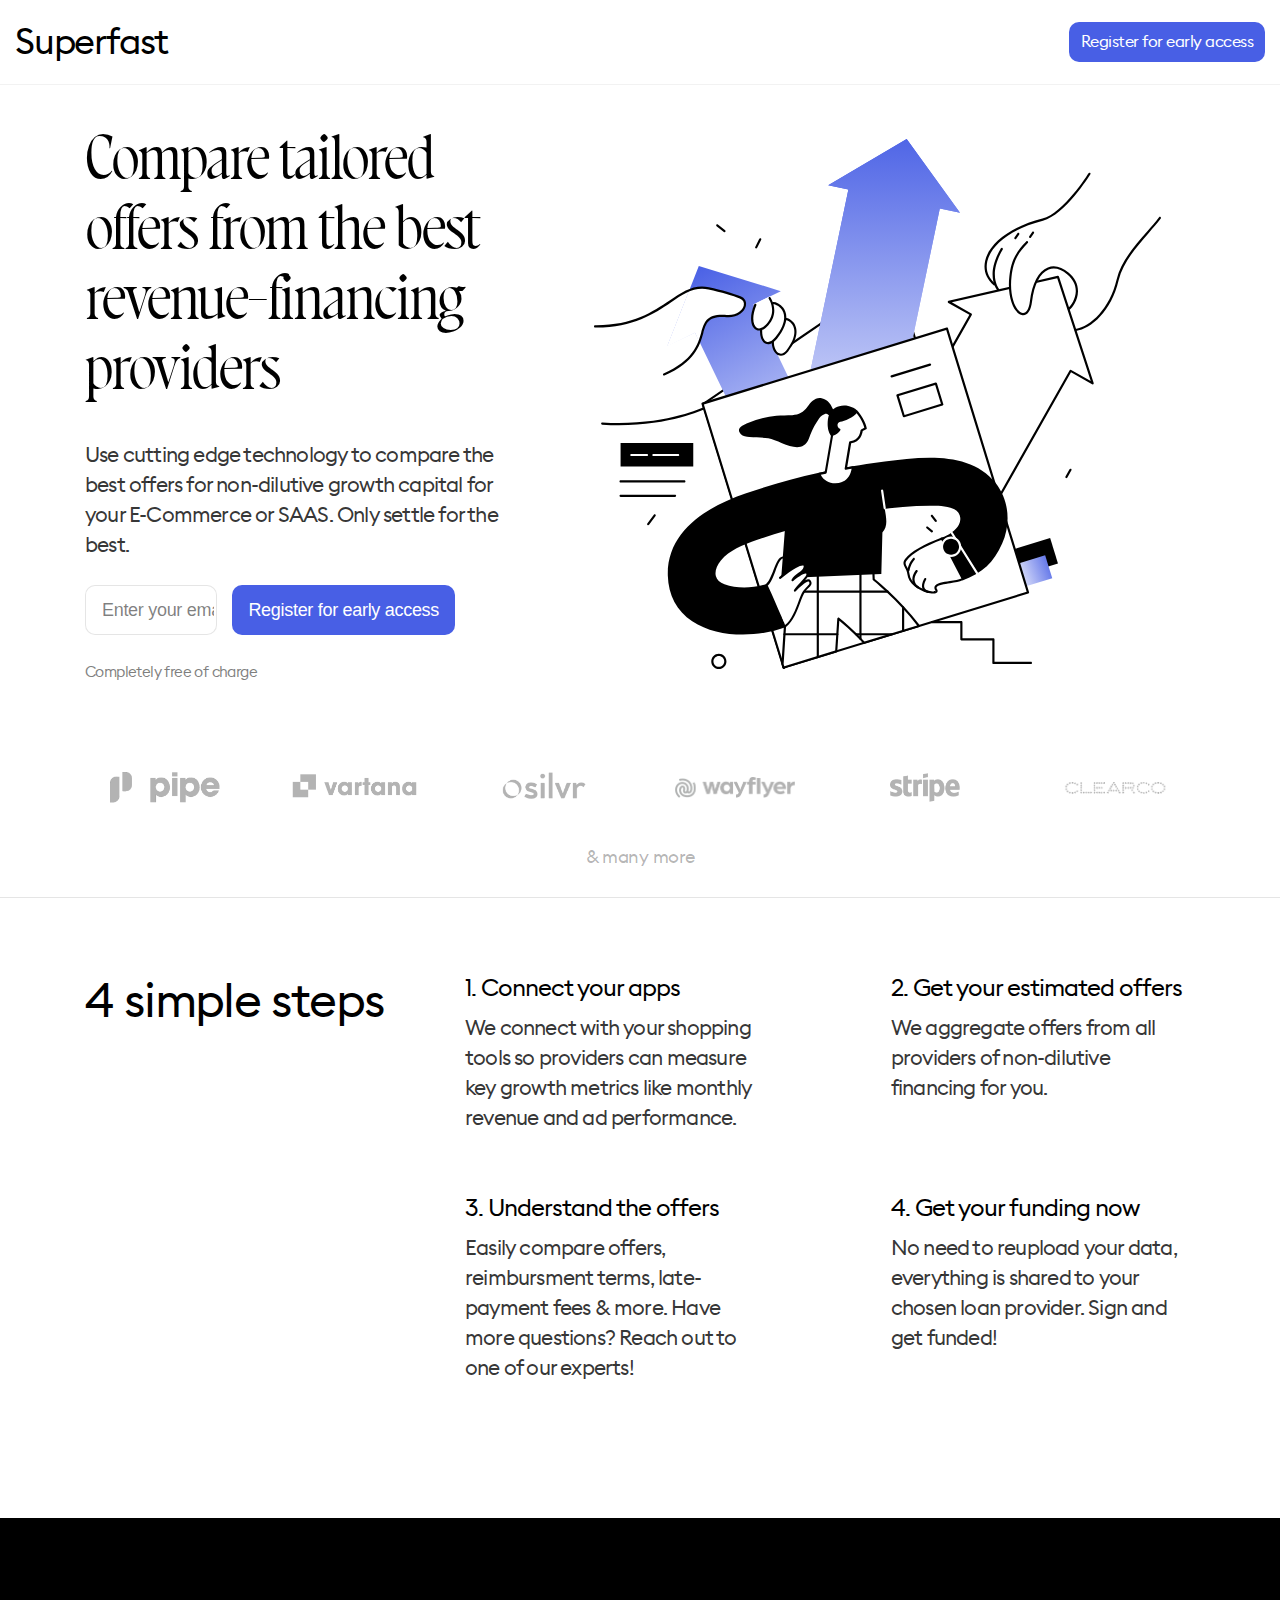
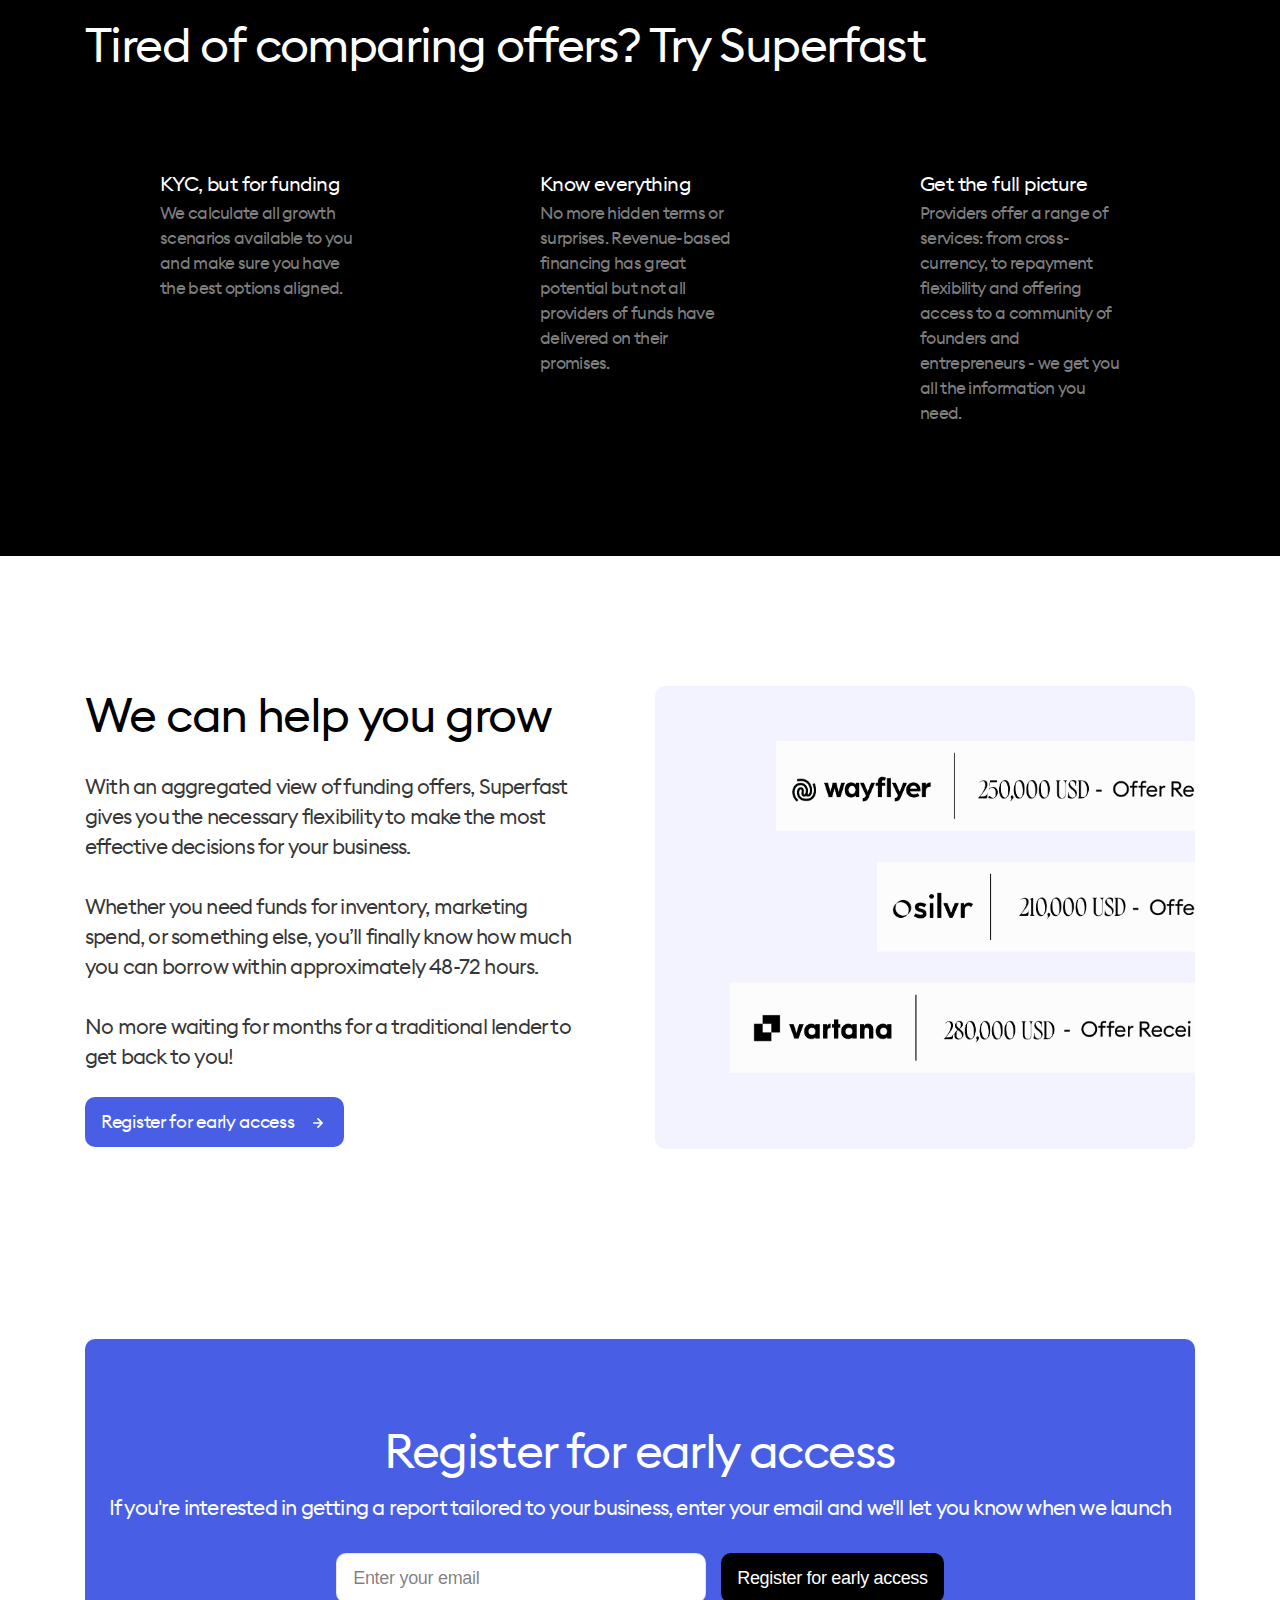
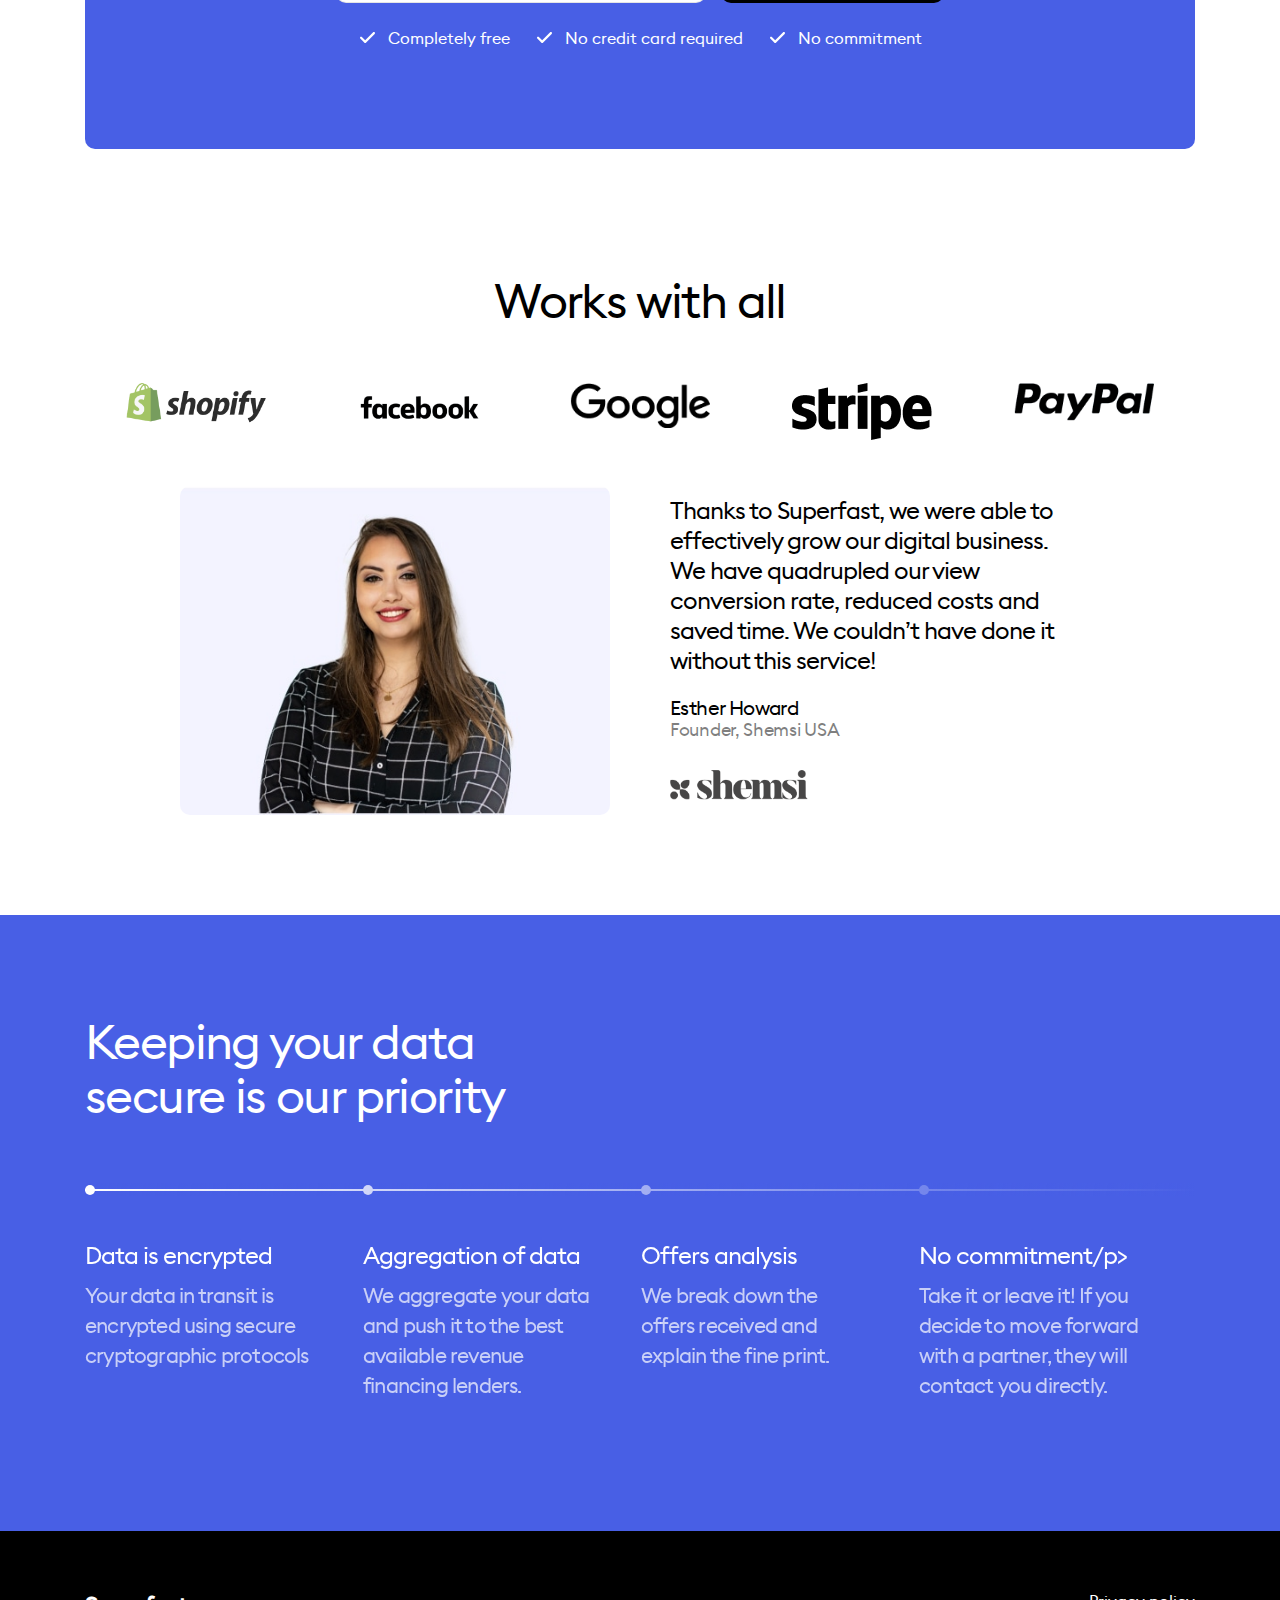
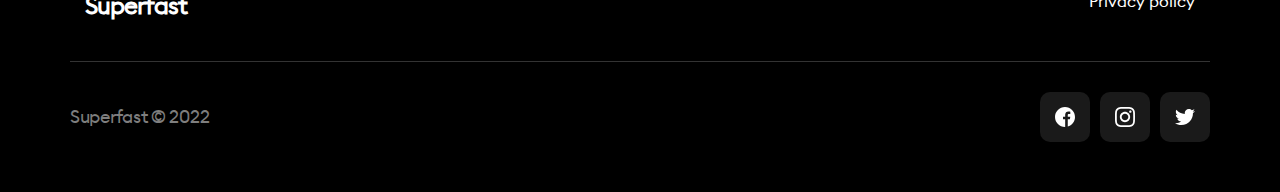
==== commit 7c7b1916: "missing copy" ====
--- a/index.html
+++ b/index.html
@@ -266,7 +266,7 @@
 					<div>
 						<div class="pt-6 pe-4 pe-xl-6 relative sliderBlock">
 							<p class="mb-2 lead medium">No commitment/p>
-							<p class="body-21 grey-light-5"></p>
+							<p class="body-21 grey-light-5">Take it or leave it! If you decide to move forward with a partner, they will contact you directly.</p>
 						</div>
 					</div>
 		
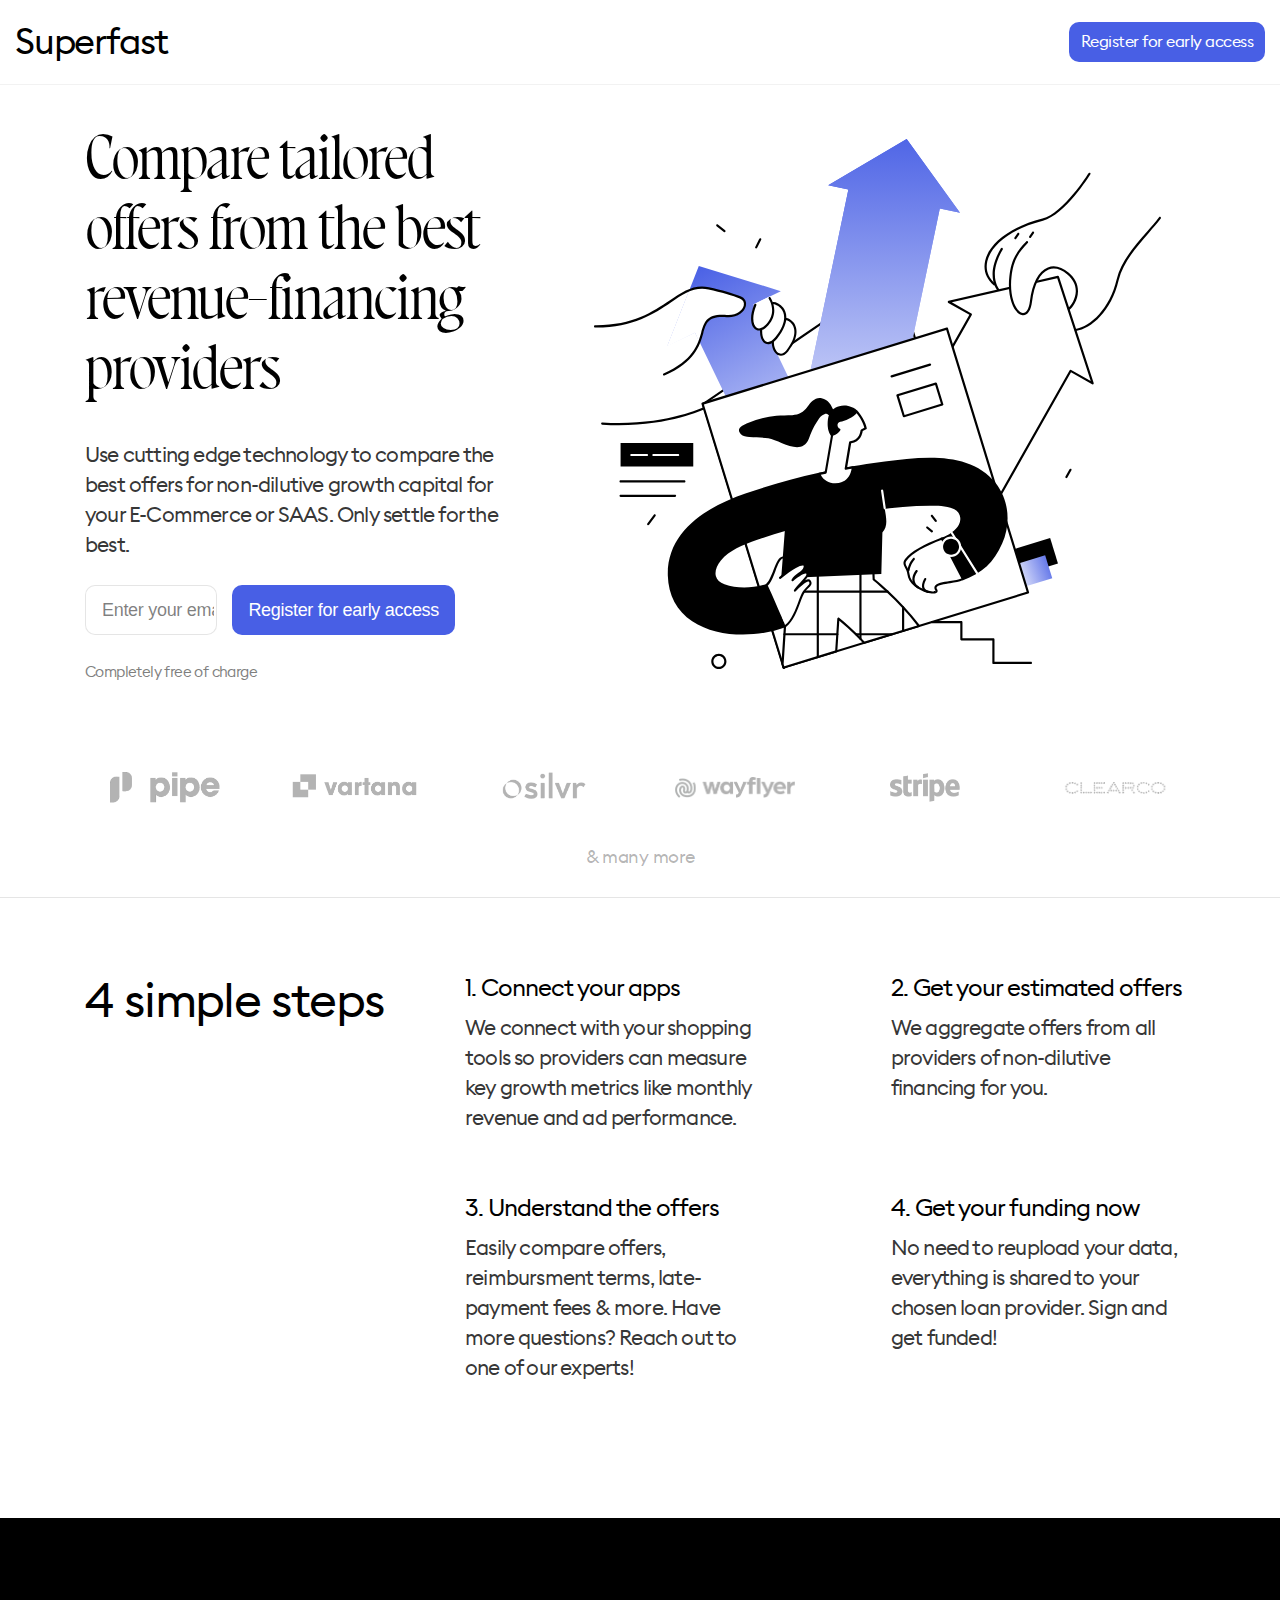
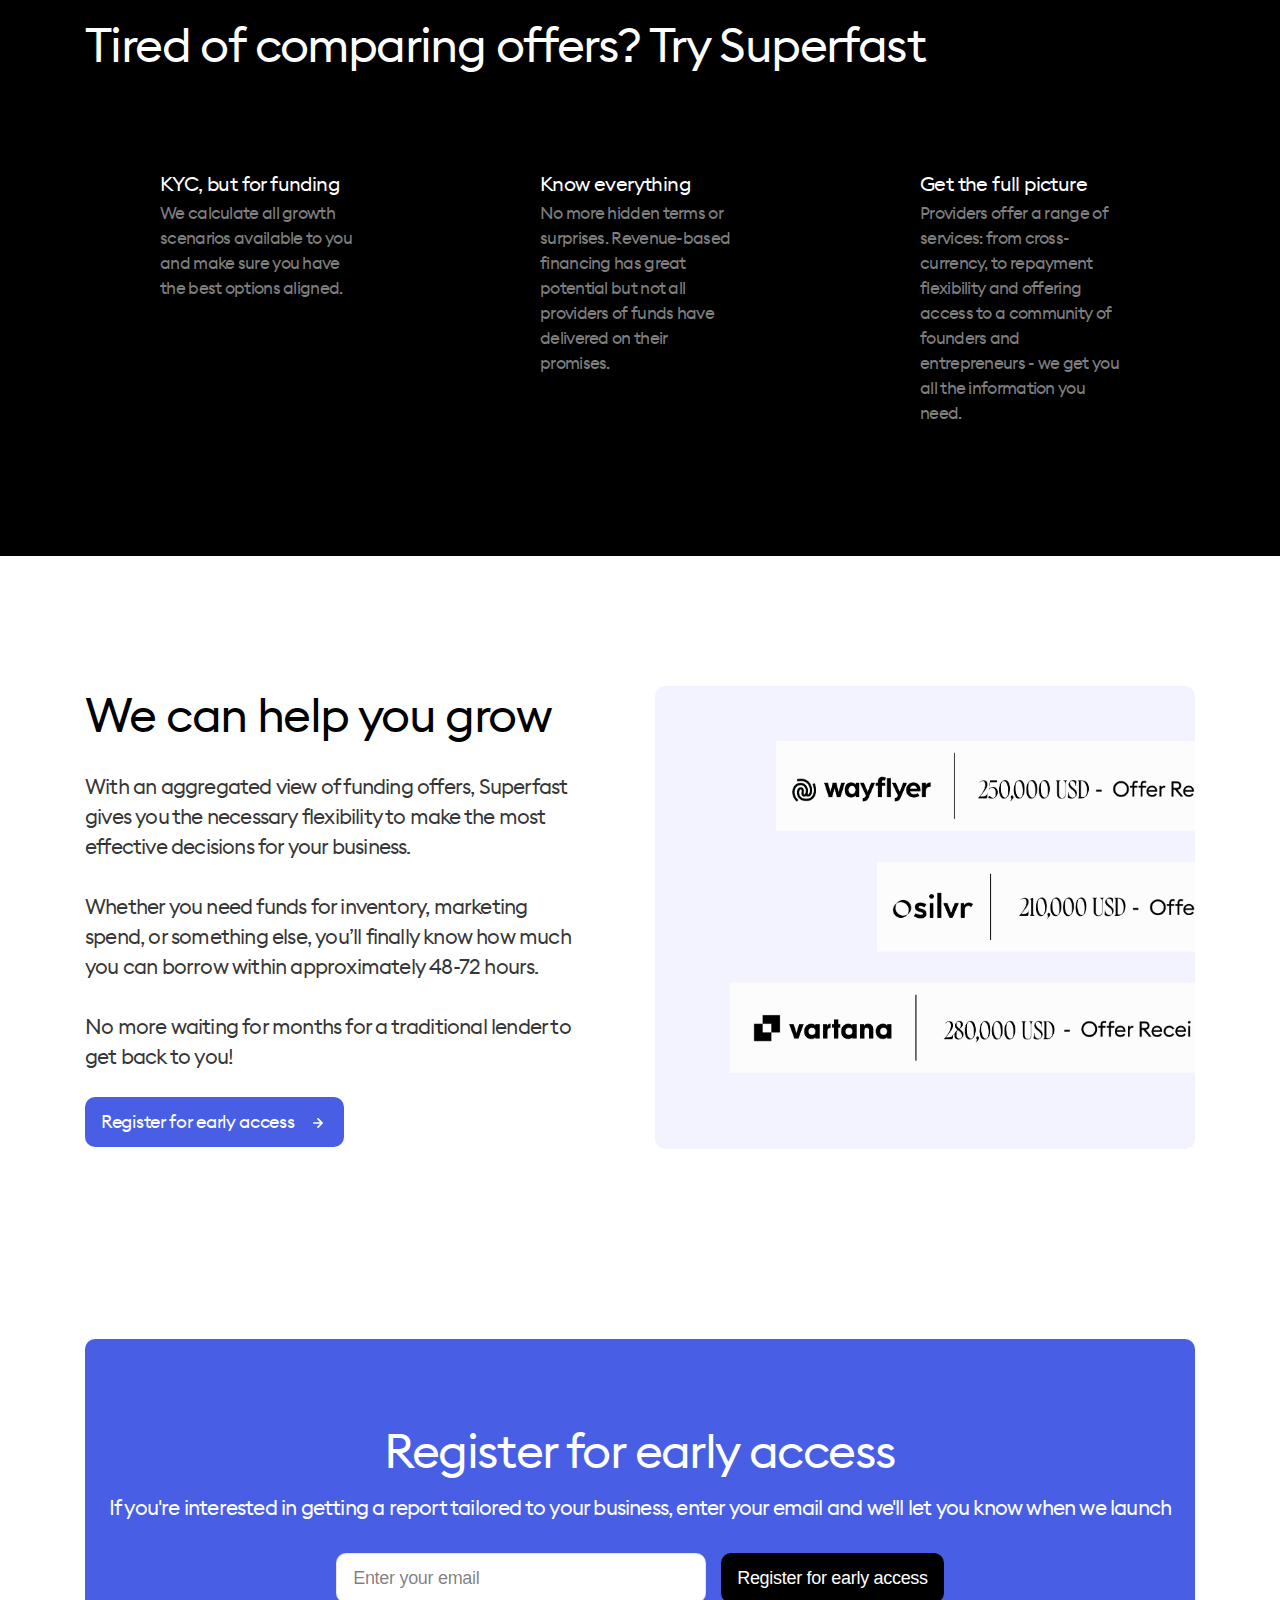
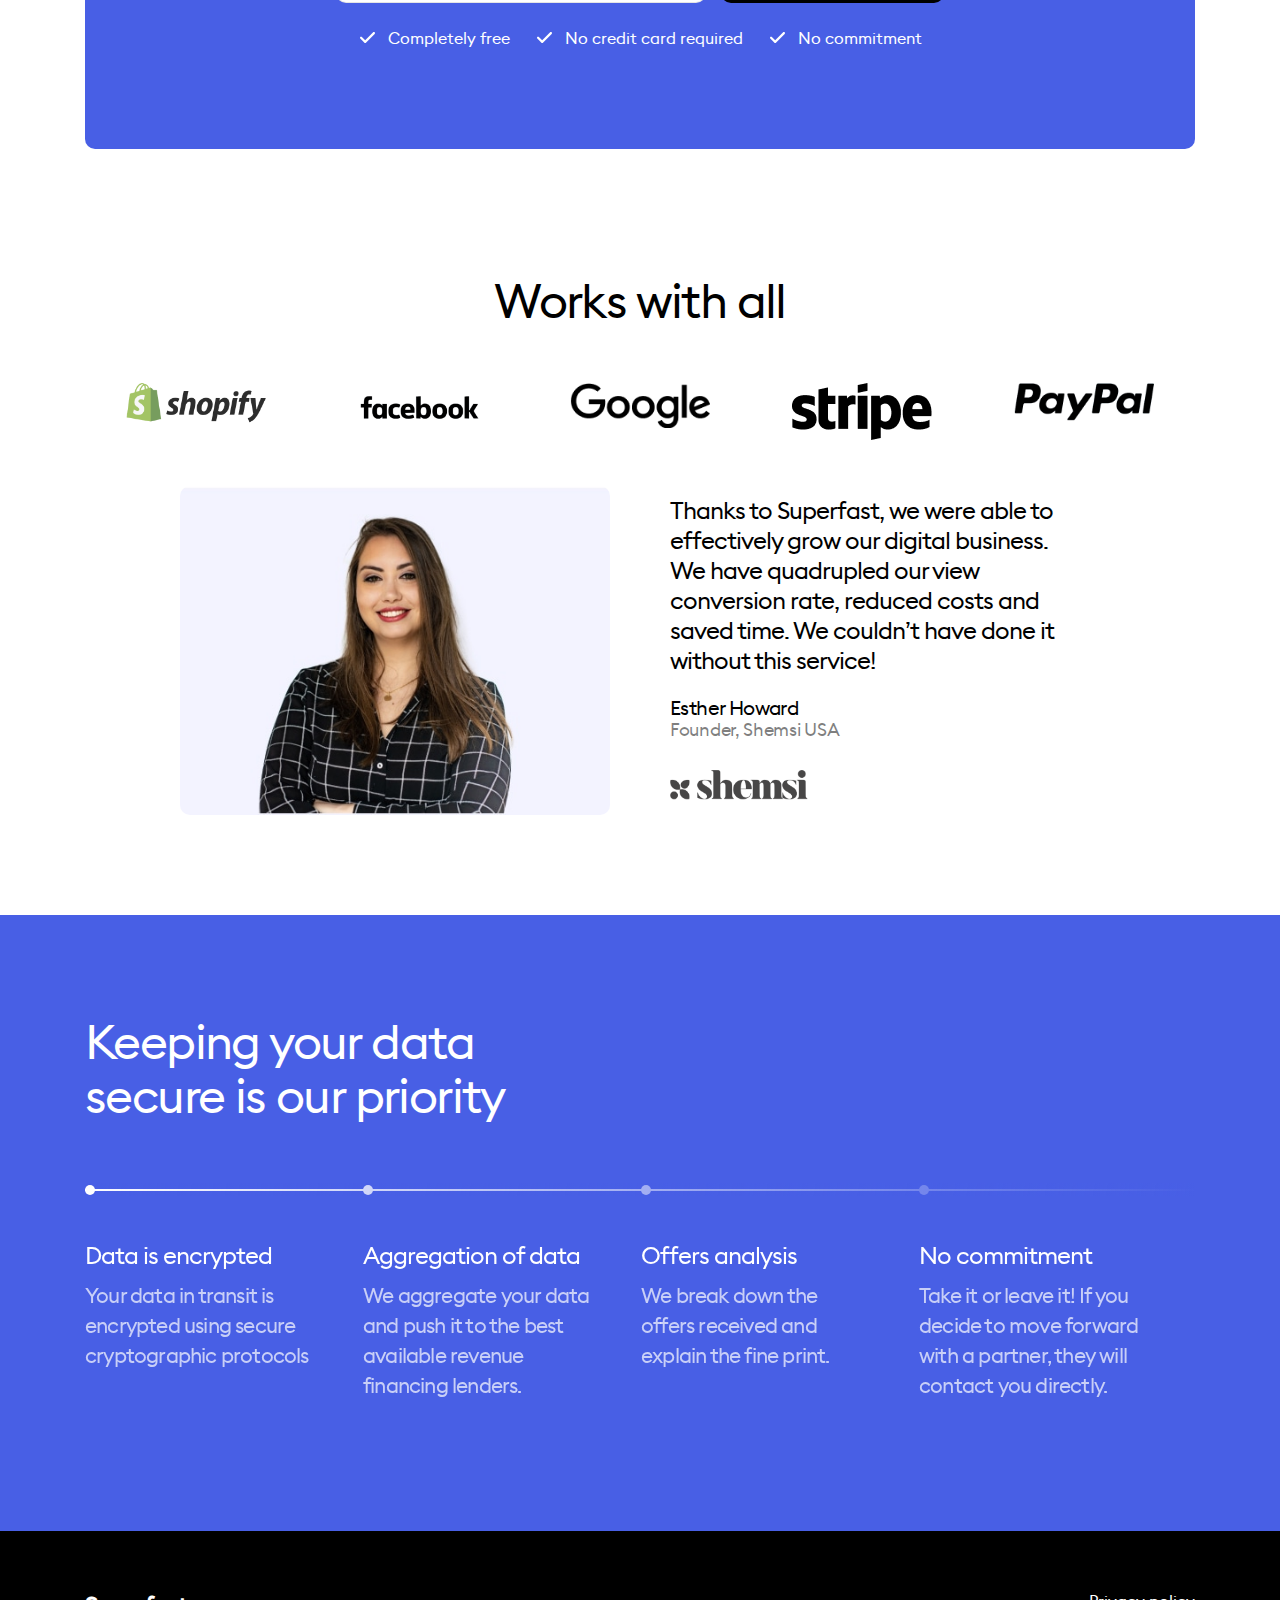
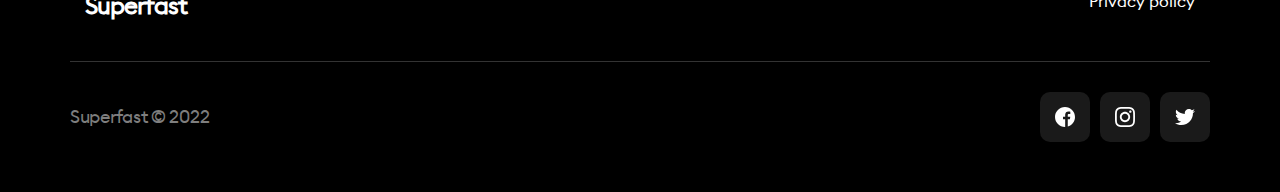
==== commit b230a6a8: "close <p> tag" ====
--- a/index.html
+++ b/index.html
@@ -265,7 +265,7 @@
 					</div>
 					<div>
 						<div class="pt-6 pe-4 pe-xl-6 relative sliderBlock">
-							<p class="mb-2 lead medium">No commitment/p>
+							<p class="mb-2 lead medium">No commitment</p>
 							<p class="body-21 grey-light-5">Take it or leave it! If you decide to move forward with a partner, they will contact you directly.</p>
 						</div>
 					</div>
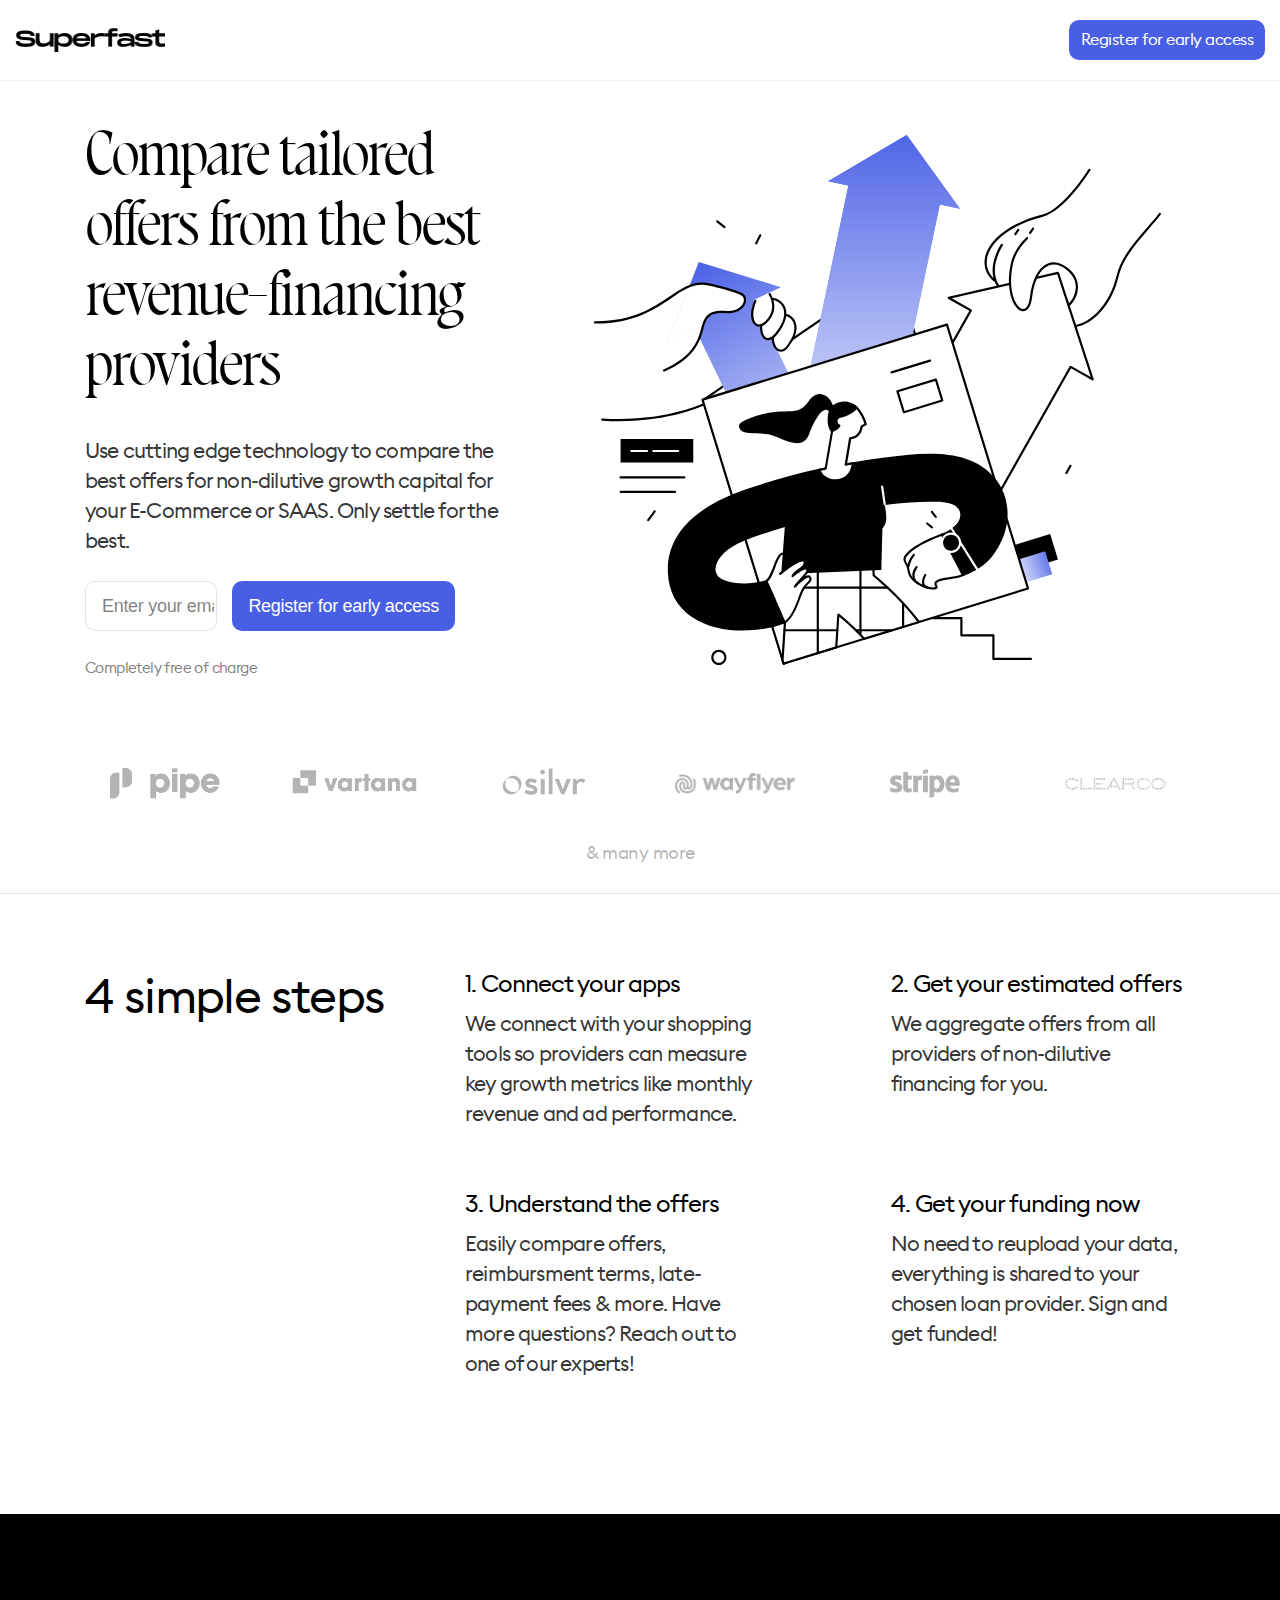
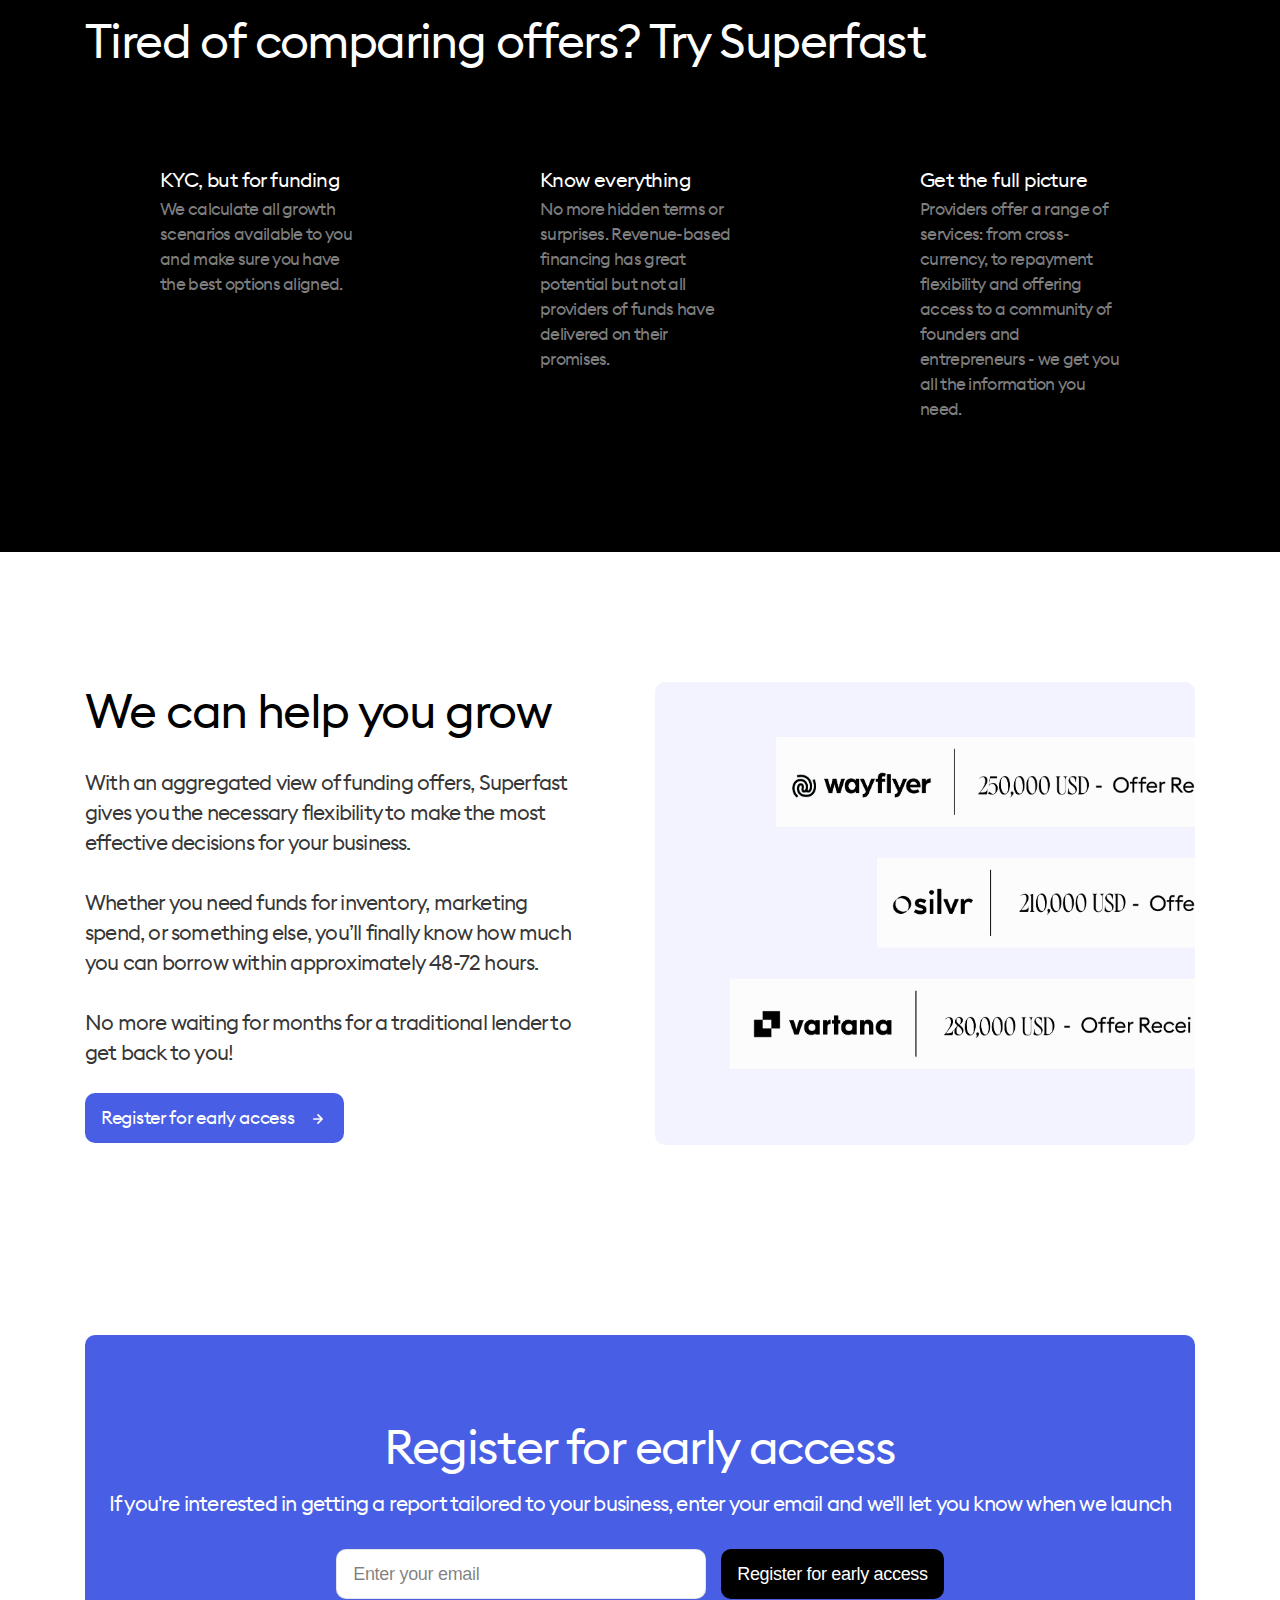
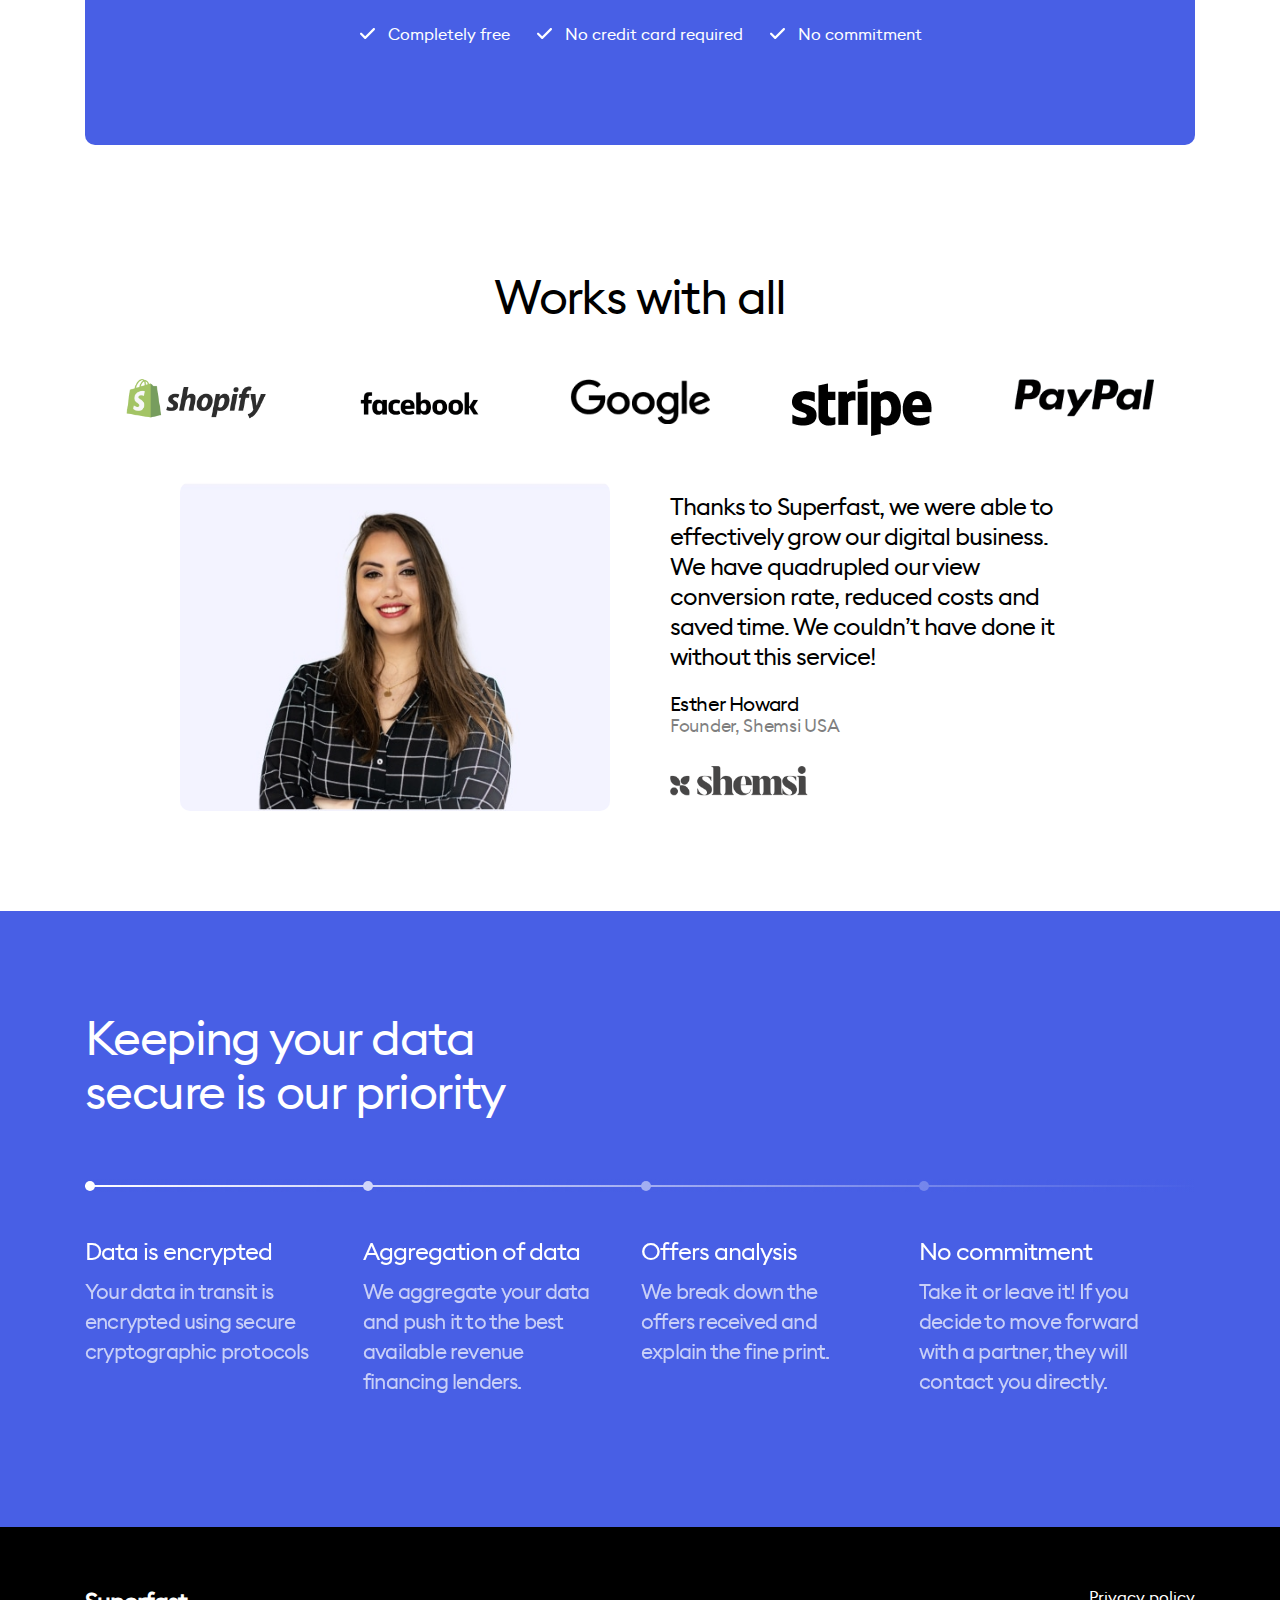
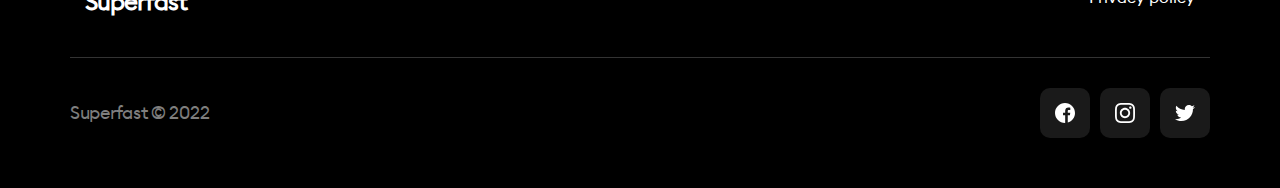
==== commit b7a265f7: "logo" ====
--- a/index.html
+++ b/index.html
@@ -43,7 +43,7 @@
 			<div class="container-fluid">
 				<div class="py-2 d-flex justify-content-between align-items-center">
 					<div class="d-flex justify-content-center mt-1 mt-sm-0">
-						<h4>Superfast</h4>
+						<img width="150" src="i/logo.png" alt="">
 					</div>
 					<div class="d-flex justify-content-end">
 							<a href="#block-1" class="ms-5 d-inline-block btn accent small">Register for early access</a>
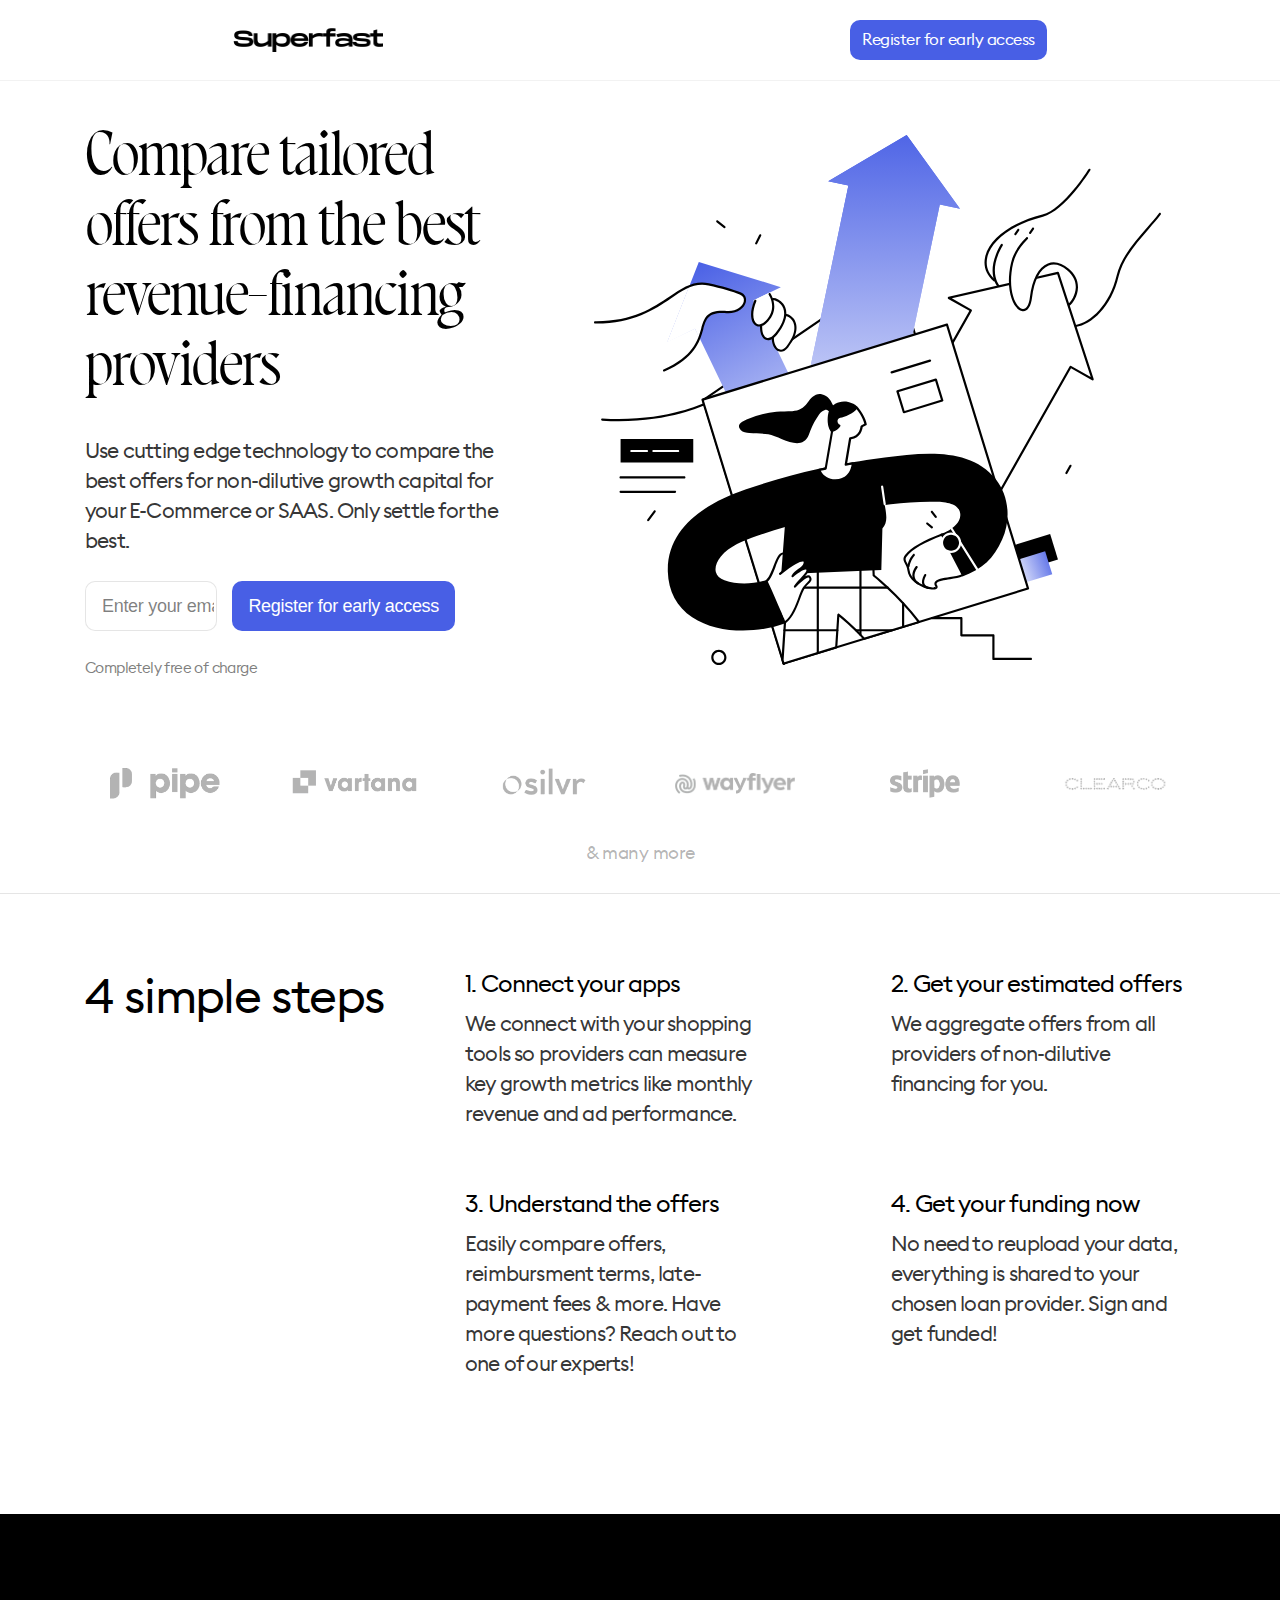
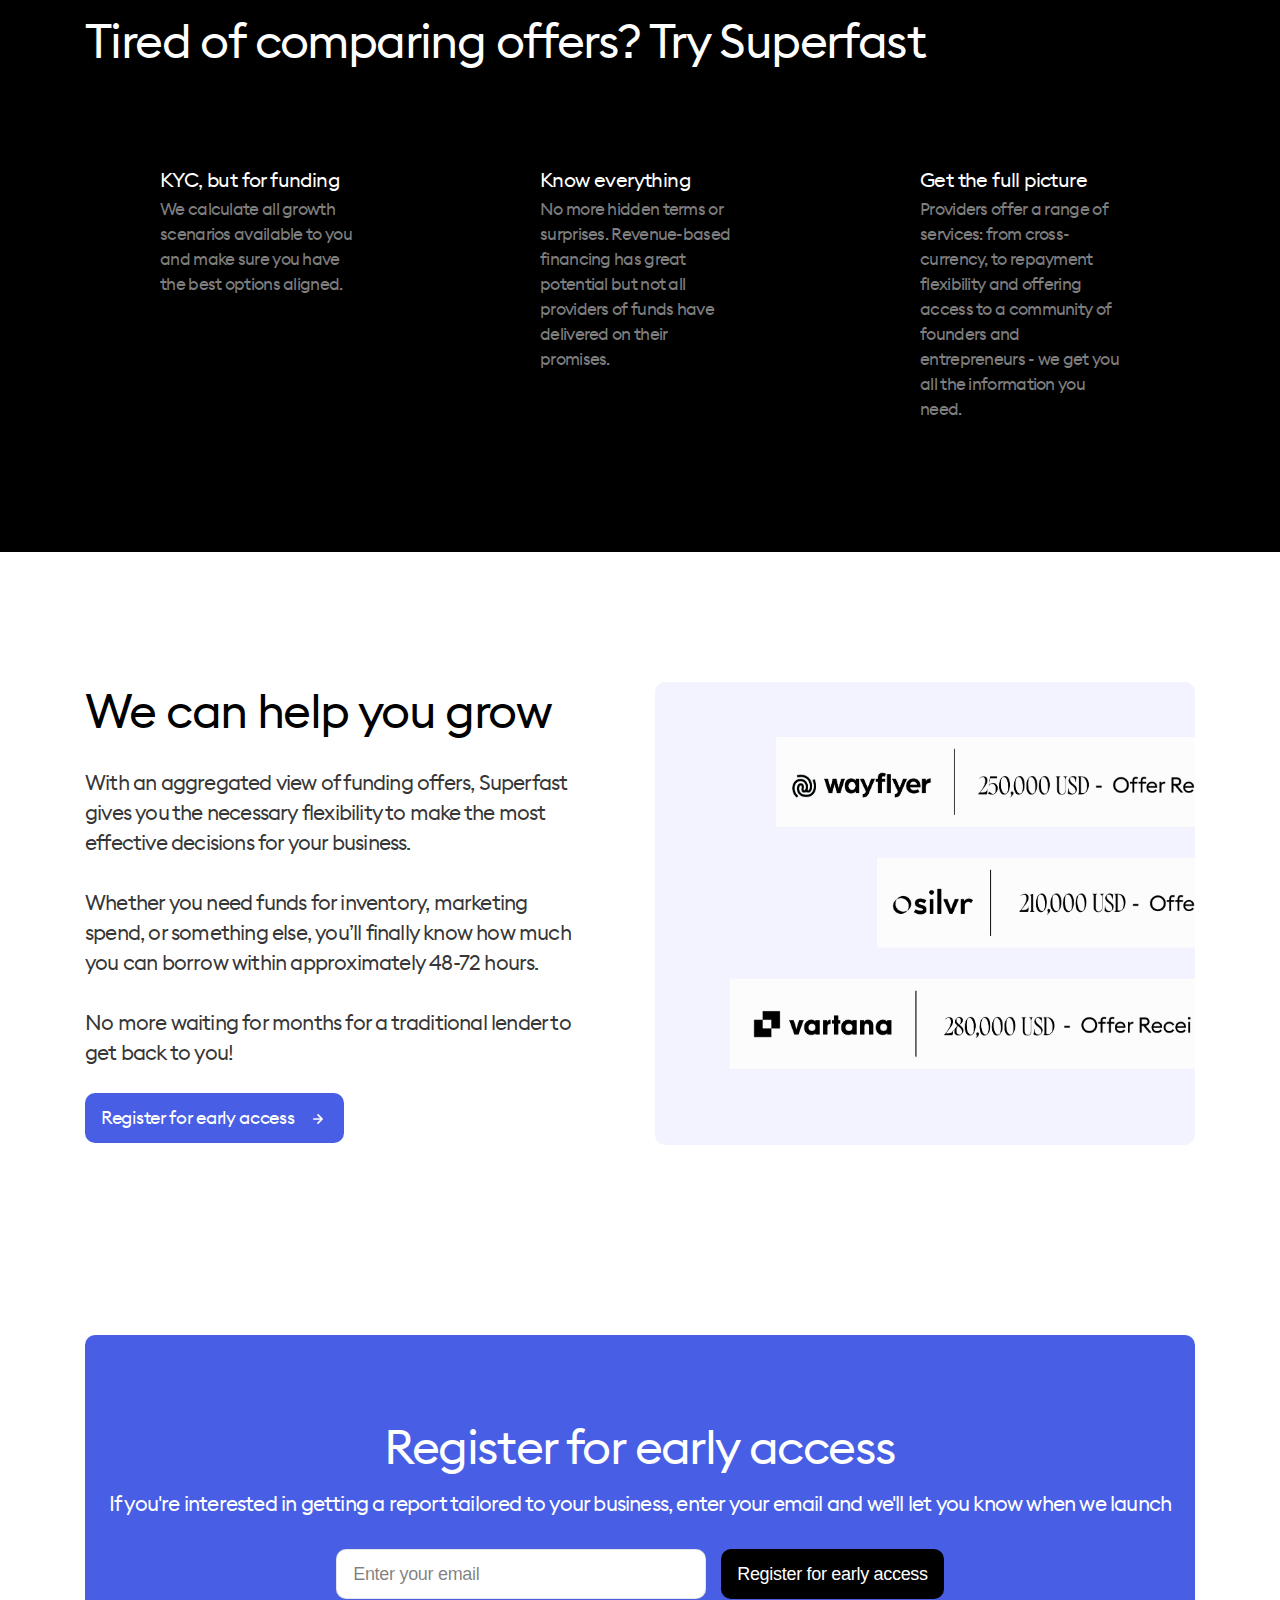
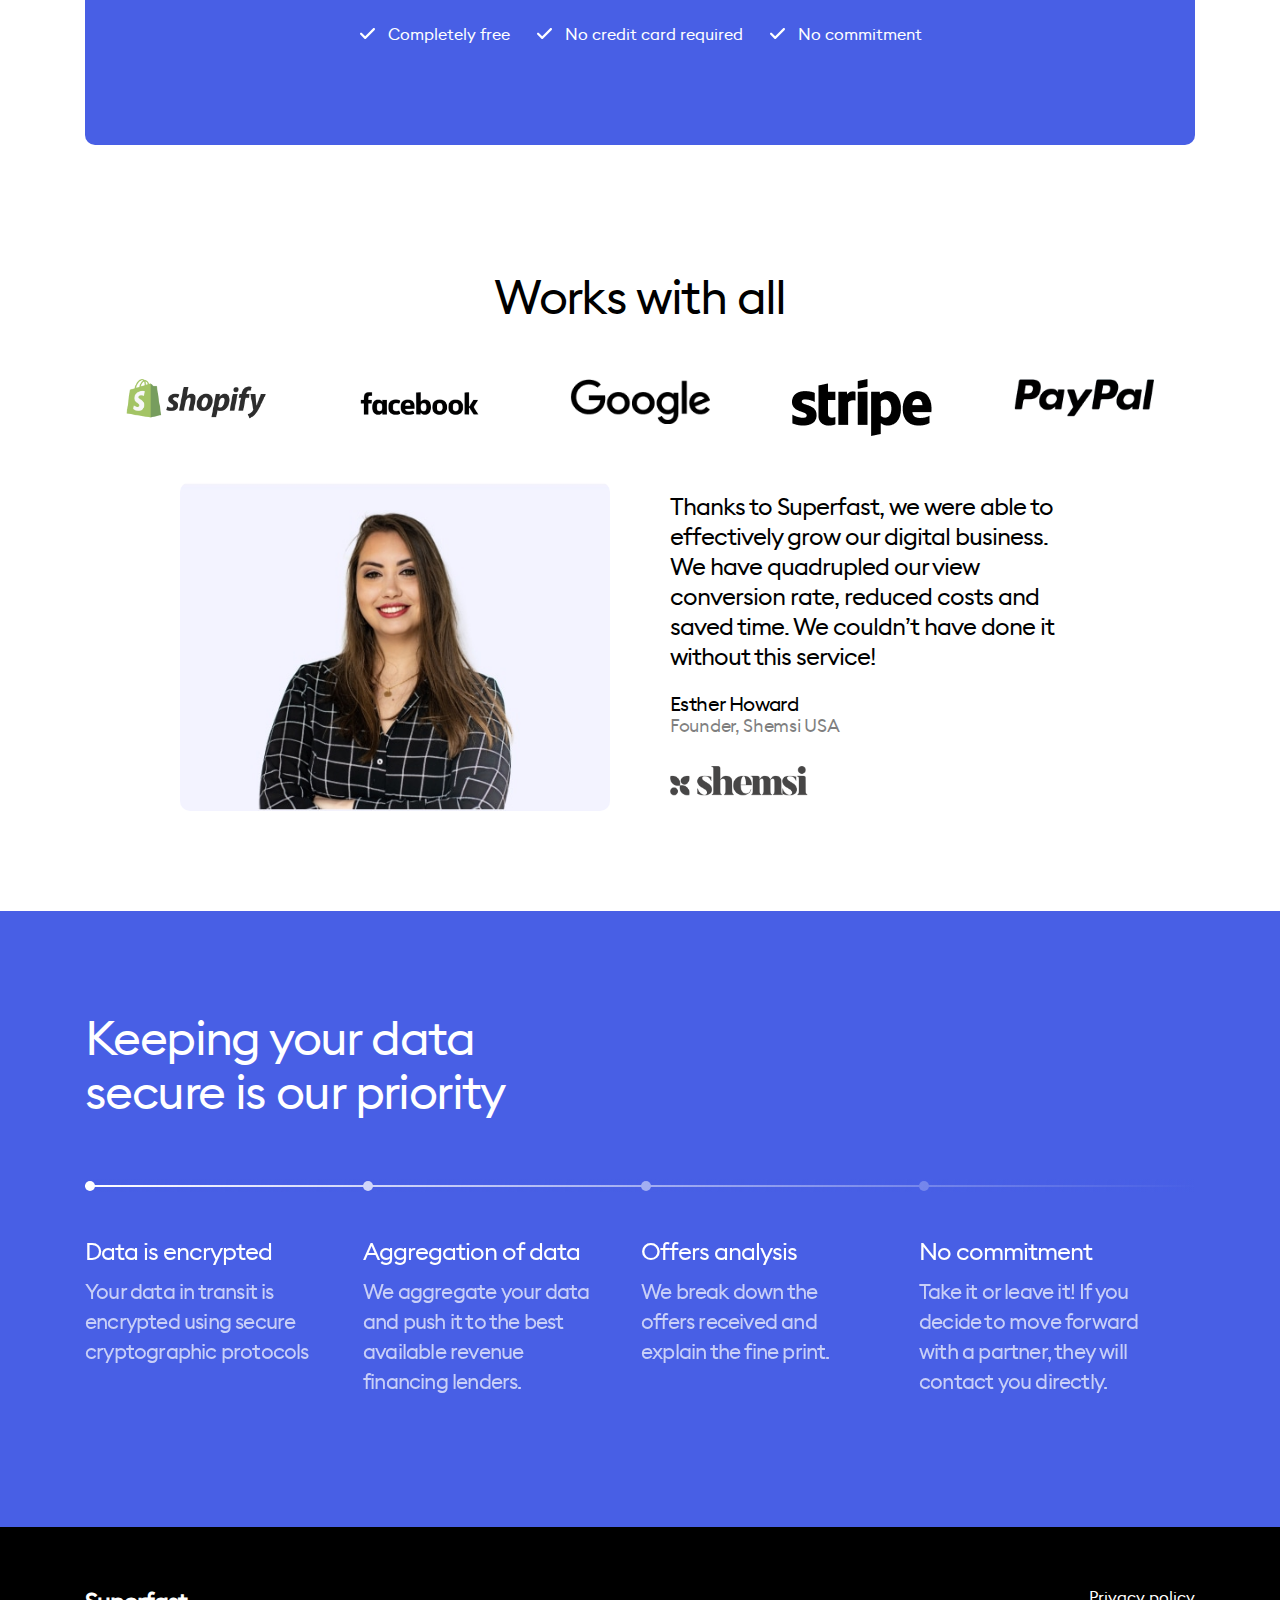
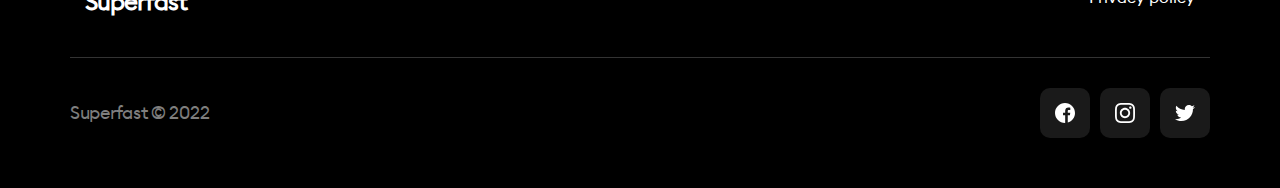
==== commit 4d09a32d: "content around" ====
--- a/index.html
+++ b/index.html
@@ -41,11 +41,11 @@
 		</svg>  		
 		<nav class="nav py-md-2">  
 			<div class="container-fluid">
-				<div class="py-2 d-flex justify-content-between align-items-center">
+				<div class="py-2 d-flex justify-content-around align-items-center">
 					<div class="d-flex justify-content-center mt-1 mt-sm-0">
 						<img width="150" src="i/logo.png" alt="">
 					</div>
-					<div class="d-flex justify-content-end">
+					<div class="d-flex justify-content-end me-1 me-lg-0">
 							<a href="#block-1" class="ms-5 d-inline-block btn accent small">Register for early access</a>
 					</div>
 				</div>
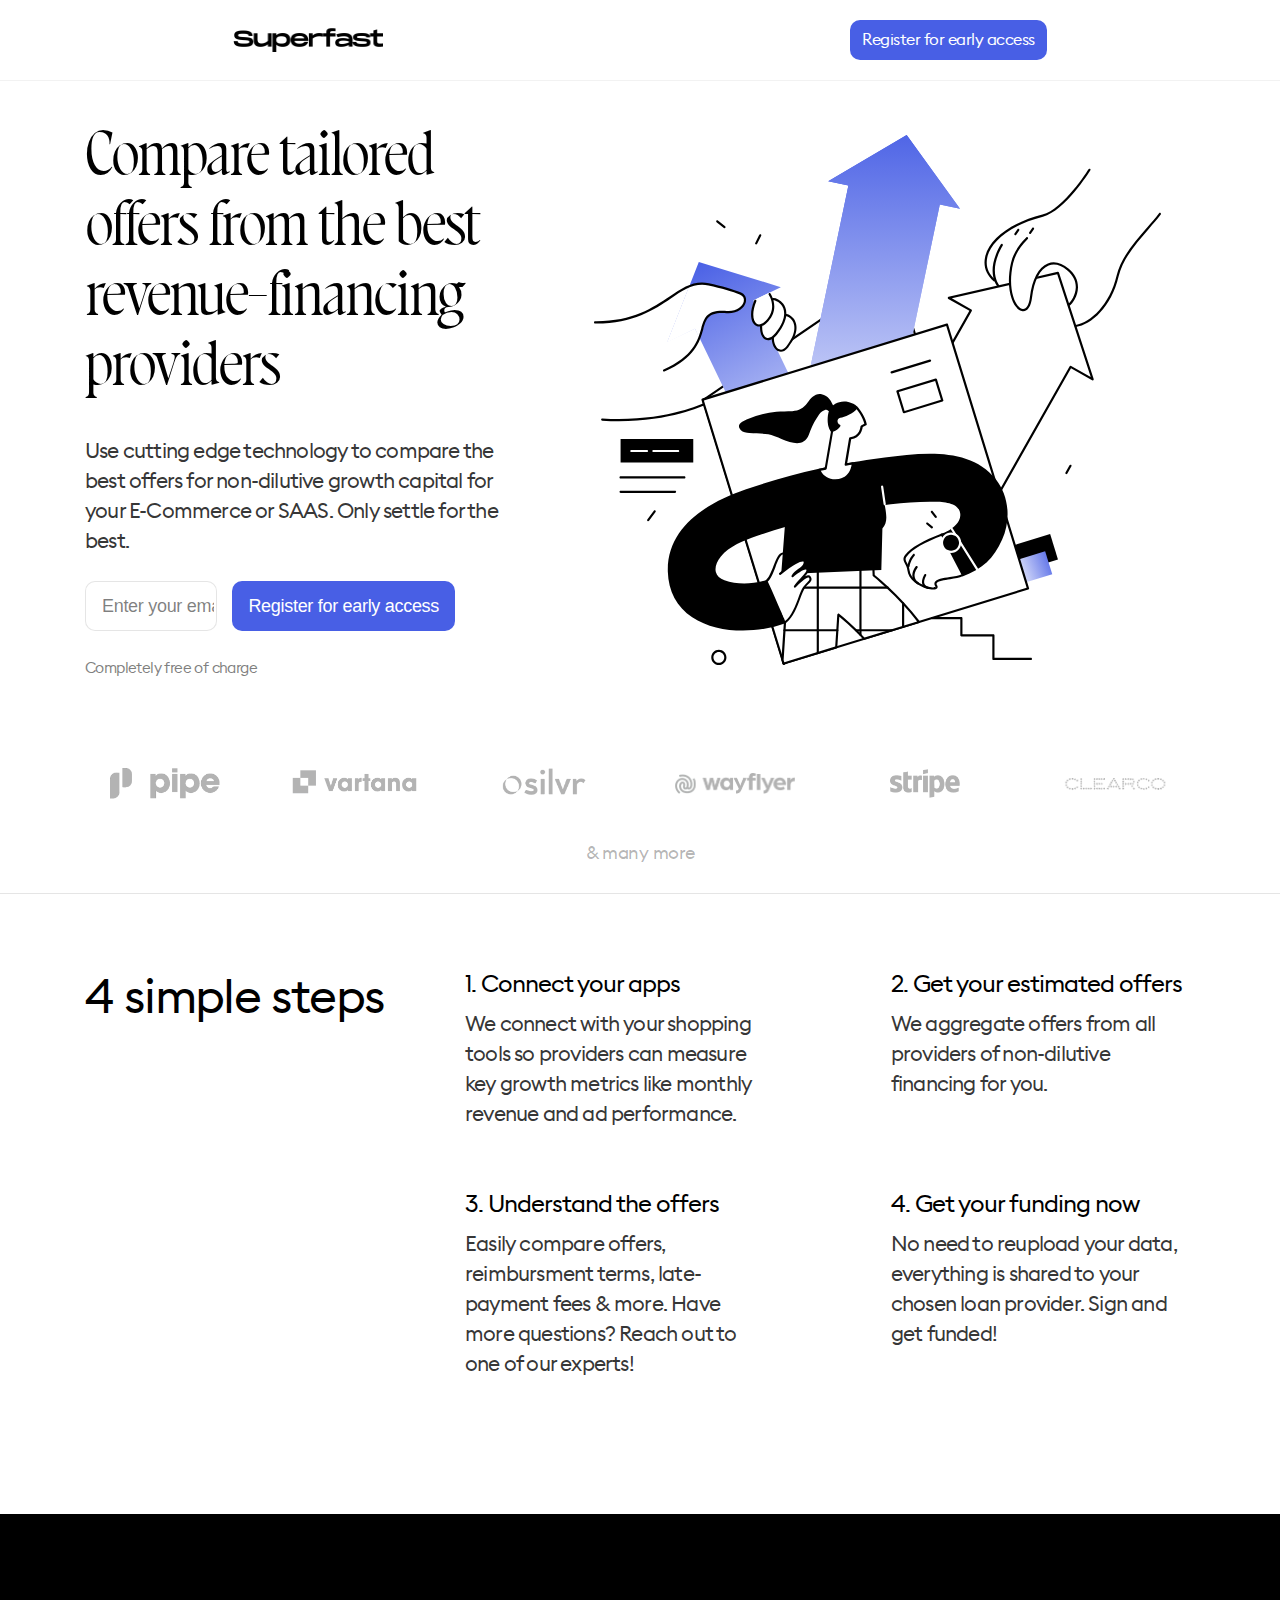
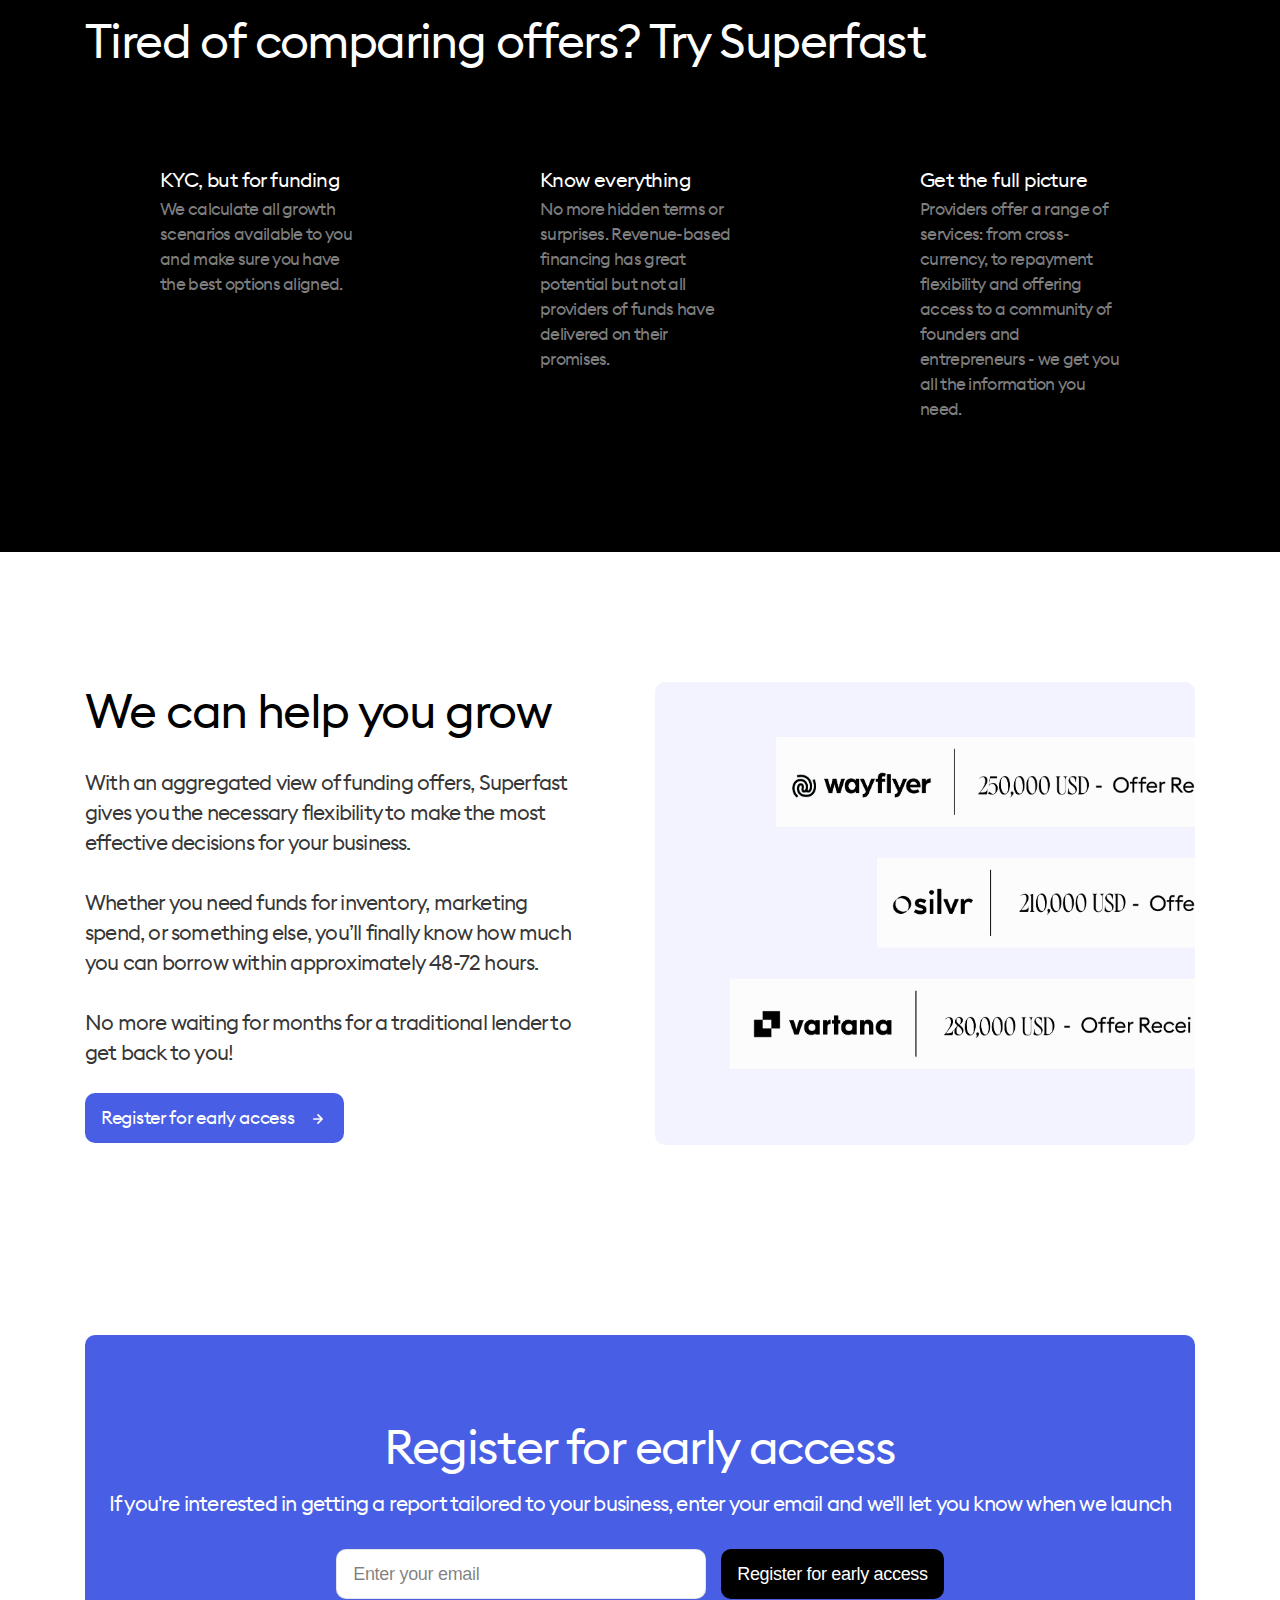
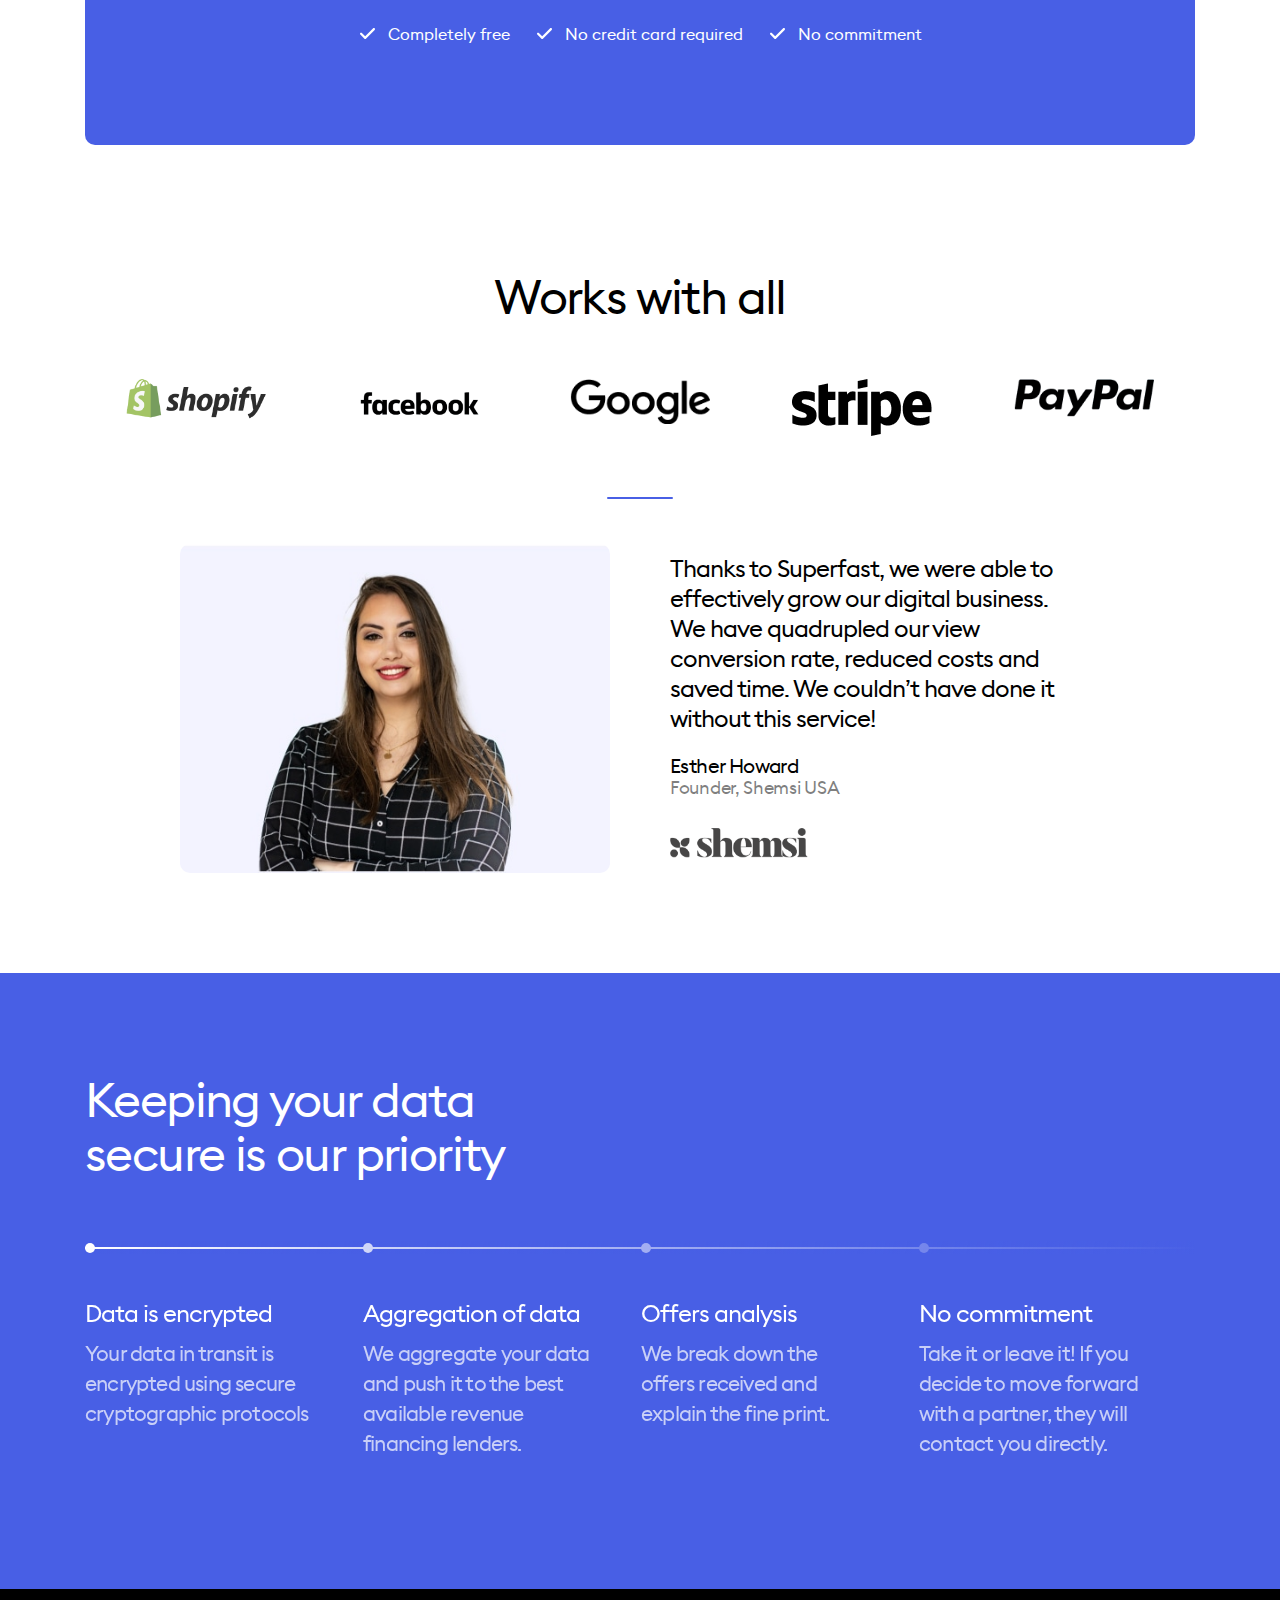
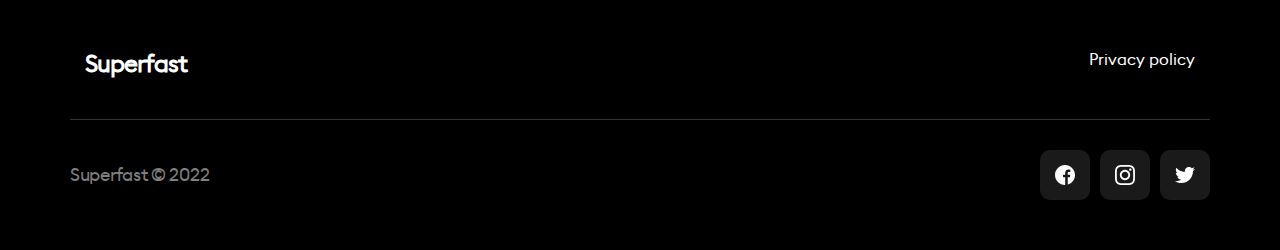
==== commit cec56179: "center a few items and add slick dots" ====
--- a/index.html
+++ b/index.html
@@ -96,11 +96,11 @@
 		</section>
 		
 		<section class="py-7 border-top-dark-2 block-2">
-			<div class="container">
+			<div class="container text-center text-md-start">
 				<div class="row">
 					<div class="mb-5 mb-xl-0 col-xl-4"><h3>4 simple steps</h3></div>
 					<div class="col-xl-8">
-						<div class="d-flex flex-wrap justify-content-between align-items-start">
+						<div class="d-flex flex-wrap justify-content-md-between">
 							<div class="mb-2 pb-4 pb-md-6 col-md-6 col-lg-5">
 								<p class="mb-2 lead medium">1. Connect your apps</p>
 								<p class="body-21 grey-dark-5">We connect with your shopping tools so providers can measure key growth metrics like monthly revenue and ad performance.</p>
@@ -124,7 +124,7 @@
 			</div>
 		</section>
 		
-		<section class="py-6 bg-black block-3">
+		<section class="py-6 bg-black block-3 text-center text-md-start">
 			<div class="py-lg-6 container">
 				<h3 class="mb-4 pb-4 text-white">Tired of comparing offers? Try Superfast</h3>
 				<div class="mt-6 row justify-content-between align-items-stretch">
@@ -222,7 +222,7 @@
 								<div class="col-12 col-lg-6 pe-lg-4 pe-xl-5">
 									<img class="mb-4 mb-lg-0 d-block rounded w-full" src="i/slider-3-photo-1.jpg" srcset="i/slider-3-photo-1@2x.jpg 2x" alt="" />
 								</div>
-								<div class="col-12 col-lg-6 pe-lg-4 ps-xl-5 ">
+								<div class="col-12 col-lg-6 pe-lg-4 ps-xl-5 text-center text-md-start ">
 									<p class="pb-4 lead">Thanks to Superfast, we were able to effectively grow our digital business. We have quadrupled our view conversion rate,
 									reduced costs and saved time. We couldn’t have done it without this service!</p>
 									<p class="caption-1 medium">Esther Howard</p>
@@ -269,7 +269,6 @@
 							<p class="body-21 grey-light-5">Take it or leave it! If you decide to move forward with a partner, they will contact you directly.</p>
 						</div>
 					</div>
-		
 				</div>
 			</div>
 		</section>
